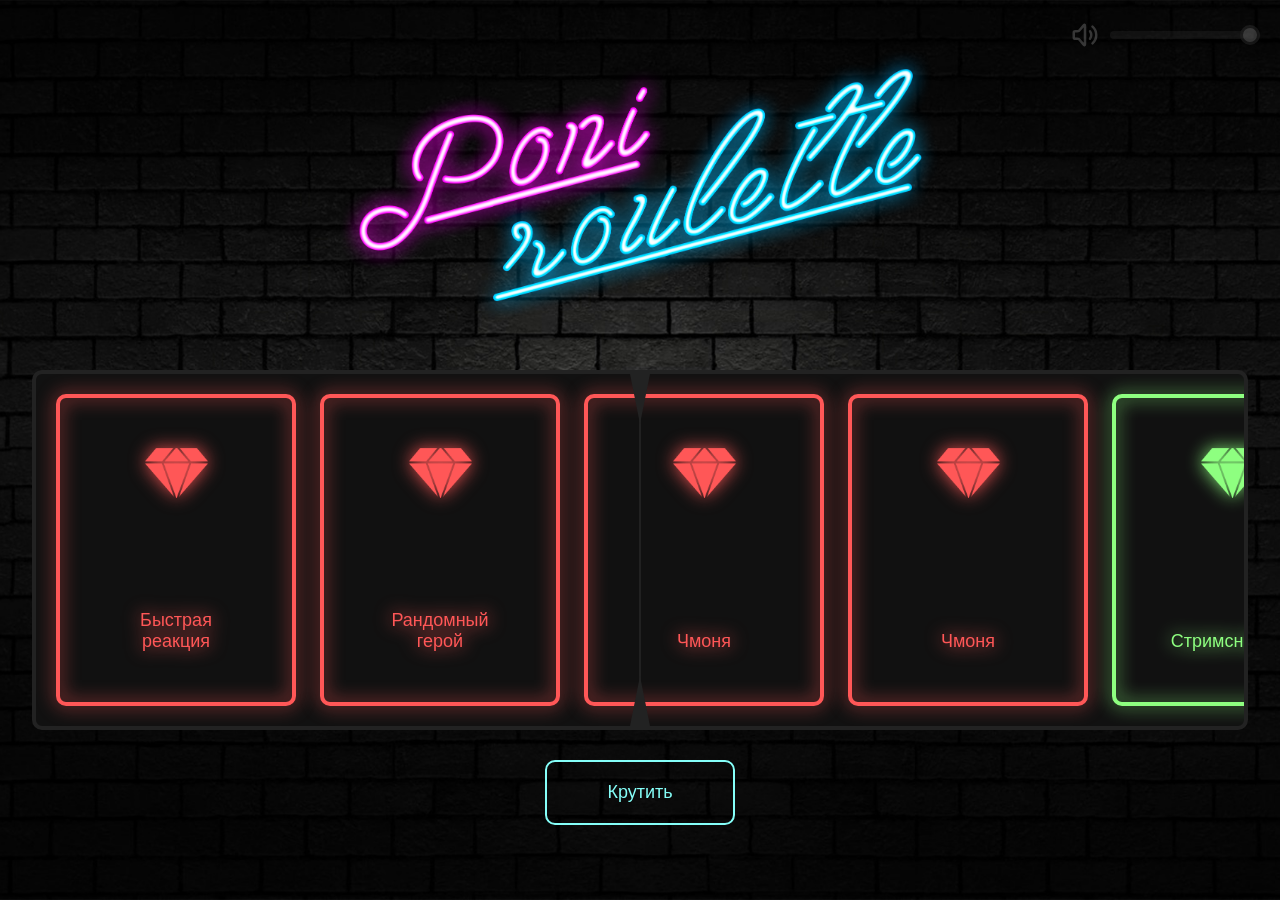
==== index.html @ 9edf6260 "upd" ====
<!DOCTYPE html>
<html lang="ru">

<head>
    <meta charset="UTF-8">
    <meta name="viewport" content="width=device-width, initial-scale=1.0">
    <title>ПониРулетка</title>
    <link rel="stylesheet" href="./style.css">
</head>

<body>
    <div class="modalwindow">
        <div class="modalwindow__wrapper">
            <h3>Название задания</h3>
            <p>Игра: Valorant</p>
            <h2>
                Описание задания:
            </h2>
            <span></span>
            <a onclick="modal.hide();" class="modalwindow__close">Закрыть</a>
        </div>
    </div>
    <section class="poster">
        <div class="container">
            <img src="./images/logo.png" class="poster__logo" width="1589" height="716" alt="logo">
        </div>
    </section>
    <section class="rollette">
        <div class="container">
            <div class="rollette__slider">
                <div class="rollette__arrow"></div>
                <div class="rollette__wrapper">
                </div>
            </div>
            <a href="#" class="rollette__btn">
                Крутить
            </a>
        </div>
    </section>
    <div class="volume">
        <input type="checkbox" checked>
        <span> 
            <input type="range" min="0" max="1" step="0.01" value="1">
        </span>
    </div>
    <audio src="./music.mp3"></audio>
    <script src="./script.js"></script>
</body>

</html>
---- style.css ----
*{margin:0;padding:0;font-family:Arial,sans-serif;font-size:18px;outline:none;scrollbar-width:thin;scrollbar-color:#111 #222;box-sizing:border-box}.container{max-width:1440px;width:calc(100% - 64px);margin:0 auto}body{position:relative;min-height:100vh;background-color:#222;background-image:url("./images/bg.jpg");background-position:center;background-repeat:no-repeat;background-size:cover;background-attachment:fixed}.poster{padding:50px 0}.poster__logo{display:block;width:100%;height:unset;max-width:600px;margin:0 auto}.rollette{margin:0 auto 100px}.rollette__arrow{display:block;position:absolute;top:0;left:50%;height:100%;width:10px;transform:translate(-50%, 0);z-index:2;background:rgba(97,97,97,.2);width:2px}.rollette__arrow:before,.rollette__arrow:after{content:"";position:absolute;display:block;border-left:10px solid rgba(0,0,0,0);border-right:10px solid rgba(0,0,0,0);--size: 50px;transform:translate(-50%, 0);width:0;height:0;left:50%}.rollette__arrow:before{top:0;border-top:var(--size) solid #222;border-bottom:var(--size) solid rgba(0,0,0,0)}.rollette__arrow:after{bottom:0;border-top:var(--size) solid rgba(0,0,0,0);border-bottom:var(--size) solid #222}.rollette__slider{position:relative;overflow:hidden;background:#111;border:4px solid #222;border-radius:10px;padding:20px;margin-bottom:30px}.rollette__btn{display:block;width:-moz-fit-content;width:fit-content;margin:0 auto;color:#85fff9;border:2px solid #85fff9;text-decoration:none;border-radius:10px;padding:20px 60px;cursor:pointer;transition:opacity .3s ease}.rollette__btn.disabled{pointer-events:none;opacity:.3}.rollette__wrapper{display:flex;width:-moz-fit-content;width:fit-content;gap:24px}.rollette__wrapper.active{transform:translateX(-60140px);transition:20s ease-out}.rollette__item{display:flex;align-items:center;justify-content:flex-start;flex-direction:column;--accent: #222;width:240px;aspect-ratio:1/1.3;border:4px solid var(--accent);border-radius:10px;padding:50px 50px;color:var(--accent);text-align:center;filter:drop-shadow(0px 0px 9px var(--accent))}.rollette__item:before{content:"";position:relative;display:block;width:100px;aspect-ratio:2/1;background-color:var(--accent);margin-bottom:20px;-webkit-mask:url("./images/icon.png") no-repeat center center/contain;mask:url("./images/icon.png") no-repeat center center/contain;margin-bottom:auto}.rollette__item.crystal{--accent: #85fff9}.rollette__item.green{--accent: #8eff80}.rollette__item.orange{--accent: #ffc964}.rollette__item.red{--accent: #ff5757}.volume{position:fixed;display:grid;grid-template-columns:30px 1fr;align-items:center;gap:10px;top:20px;right:20px;opacity:.2;transition:opacity .3s ease}.volume:hover{opacity:1}.volume input[type=checkbox]{display:block;background:#fff;width:30px;aspect-ratio:1/1;-moz-appearance:none;appearance:none;-webkit-appearance:none;cursor:pointer;-webkit-mask:url("./images/novolume.svg") no-repeat center center/contain;mask:url("./images/novolume.svg") no-repeat center center/contain}.volume input[type=checkbox]:checked{-webkit-mask:url("./images/volume.svg") no-repeat center center/contain;mask:url("./images/volume.svg") no-repeat center center/contain}.volume span{position:relative;display:block;height:8px;width:150px;border-radius:100px;background:#444;--width: attr(data-value number)}.volume span:after{content:"";position:absolute;top:0;left:0;height:100%;background:#fff;width:calc(100%*var(--width));border-radius:100px}.volume input[type=range]{position:absolute;left:0;top:0;width:100%;height:100%;display:block;-moz-appearance:none;appearance:none;-webkit-appearance:none;background:rgba(0,0,0,0);z-index:1}.volume input[type=range]::-webkit-slider-thumb{-webkit-appearance:none;appearance:none;display:block;width:20px;aspect-ratio:1/1;background:#fff;border:3px solid #666;border-radius:50%}.modalwindow{position:fixed;display:flex;align-items:center;justify-content:center;z-index:66;inset:0;background:rgba(0,0,0,.5333333333);-webkit-backdrop-filter:blur(8px);backdrop-filter:blur(8px);--accent: #fff;pointer-events:none;opacity:0;transition:.3s ease}.modalwindow.show{opacity:1;pointer-events:auto}.modalwindow__wrapper{position:relative;background:#222;padding:64px;border-radius:15px;width:calc(100% - 32px);max-width:720px;--accent: #222}.modalwindow__wrapper.crystal{--accent: #85fff9}.modalwindow__wrapper.red{--accent: #ff5757}.modalwindow__wrapper.orange{--accent: #ffc964}.modalwindow__wrapper.green{--accent: #8eff80}.modalwindow__wrapper:after{content:"";position:absolute;inset:20px;border:3px solid var(--accent);border-radius:10px;pointer-events:none;box-shadow:0 0 8px var(--accent),inset 0 0 8px var(--accent)}.modalwindow__wrapper h3{display:block;color:#fff;font-size:32px}.modalwindow__wrapper p{color:#fff;margin:20px 0}.modalwindow__wrapper h2{color:#fff;margin:30px 0 10px;font-size:20px}.modalwindow__wrapper span{display:block;color:#fff;font-weight:300}.modalwindow__close{display:block;width:-moz-fit-content;width:fit-content;margin:0 auto;color:var(--accent);border:2px solid var(--accent);text-decoration:none;border-radius:10px;padding:20px 60px;cursor:pointer;transition:opacity .3s ease;margin-top:50px;text-shadow:0 0 8px var(--accent);box-shadow:0 0 8px var(--accent),inset 0 0 8px var(--accent)}
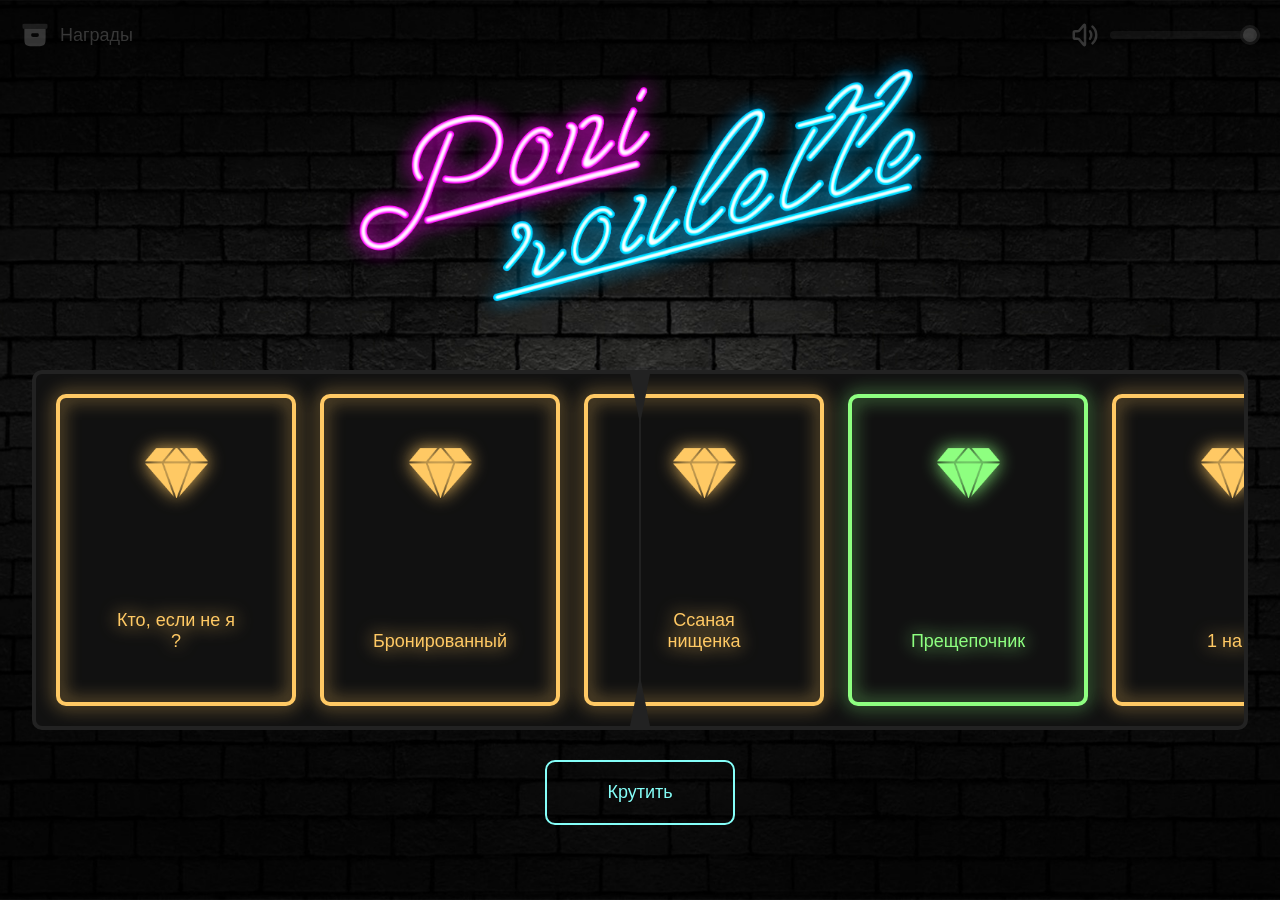
==== commit f650b272: "upd" ====
--- a/index.html
+++ b/index.html
@@ -9,7 +9,7 @@
 </head>
 
 <body>
-    <div class="modalwindow">
+    <div class="modalwindow" id="prize">
         <div class="modalwindow__wrapper">
             <h3>Название задания</h3>
             <p>Игра: Valorant</p>
@@ -18,6 +18,11 @@
             </h2>
             <span></span>
             <a onclick="modal.hide();" class="modalwindow__close">Закрыть</a>
+        </div>
+    </div>
+    <div class="modalwindow" id="list">
+        <div class="modalwindow__close" onclick="modal.hide();"></div>
+        <div class="modalwindow__list">
         </div>
     </div>
     <section class="poster">
@@ -39,9 +44,12 @@
     </section>
     <div class="volume">
         <input type="checkbox" checked>
-        <span> 
+        <span>
             <input type="range" min="0" max="1" step="0.01" value="1">
         </span>
+    </div>
+    <div class="show--list" onclick="modal.show(`#list`)">
+        Награды
     </div>
     <audio src="./music.mp3"></audio>
     <script src="./script.js"></script>
--- a/style.css
+++ b/style.css
@@ -1 +1 @@
-*{margin:0;padding:0;font-family:Arial,sans-serif;font-size:18px;outline:none;scrollbar-width:thin;scrollbar-color:#111 #222;box-sizing:border-box}.container{max-width:1440px;width:calc(100% - 64px);margin:0 auto}body{position:relative;min-height:100vh;background-color:#222;background-image:url("./images/bg.jpg");background-position:center;background-repeat:no-repeat;background-size:cover;background-attachment:fixed}.poster{padding:50px 0}.poster__logo{display:block;width:100%;height:unset;max-width:600px;margin:0 auto}.rollette{margin:0 auto 100px}.rollette__arrow{display:block;position:absolute;top:0;left:50%;height:100%;width:10px;transform:translate(-50%, 0);z-index:2;background:rgba(97,97,97,.2);width:2px}.rollette__arrow:before,.rollette__arrow:after{content:"";position:absolute;display:block;border-left:10px solid rgba(0,0,0,0);border-right:10px solid rgba(0,0,0,0);--size: 50px;transform:translate(-50%, 0);width:0;height:0;left:50%}.rollette__arrow:before{top:0;border-top:var(--size) solid #222;border-bottom:var(--size) solid rgba(0,0,0,0)}.rollette__arrow:after{bottom:0;border-top:var(--size) solid rgba(0,0,0,0);border-bottom:var(--size) solid #222}.rollette__slider{position:relative;overflow:hidden;background:#111;border:4px solid #222;border-radius:10px;padding:20px;margin-bottom:30px}.rollette__btn{display:block;width:-moz-fit-content;width:fit-content;margin:0 auto;color:#85fff9;border:2px solid #85fff9;text-decoration:none;border-radius:10px;padding:20px 60px;cursor:pointer;transition:opacity .3s ease}.rollette__btn.disabled{pointer-events:none;opacity:.3}.rollette__wrapper{display:flex;width:-moz-fit-content;width:fit-content;gap:24px}.rollette__wrapper.active{transform:translateX(-60140px);transition:20s ease-out}.rollette__item{display:flex;align-items:center;justify-content:flex-start;flex-direction:column;--accent: #222;width:240px;aspect-ratio:1/1.3;border:4px solid var(--accent);border-radius:10px;padding:50px 50px;color:var(--accent);text-align:center;filter:drop-shadow(0px 0px 9px var(--accent))}.rollette__item:before{content:"";position:relative;display:block;width:100px;aspect-ratio:2/1;background-color:var(--accent);margin-bottom:20px;-webkit-mask:url("./images/icon.png") no-repeat center center/contain;mask:url("./images/icon.png") no-repeat center center/contain;margin-bottom:auto}.rollette__item.crystal{--accent: #85fff9}.rollette__item.green{--accent: #8eff80}.rollette__item.orange{--accent: #ffc964}.rollette__item.red{--accent: #ff5757}.volume{position:fixed;display:grid;grid-template-columns:30px 1fr;align-items:center;gap:10px;top:20px;right:20px;opacity:.2;transition:opacity .3s ease}.volume:hover{opacity:1}.volume input[type=checkbox]{display:block;background:#fff;width:30px;aspect-ratio:1/1;-moz-appearance:none;appearance:none;-webkit-appearance:none;cursor:pointer;-webkit-mask:url("./images/novolume.svg") no-repeat center center/contain;mask:url("./images/novolume.svg") no-repeat center center/contain}.volume input[type=checkbox]:checked{-webkit-mask:url("./images/volume.svg") no-repeat center center/contain;mask:url("./images/volume.svg") no-repeat center center/contain}.volume span{position:relative;display:block;height:8px;width:150px;border-radius:100px;background:#444;--width: attr(data-value number)}.volume span:after{content:"";position:absolute;top:0;left:0;height:100%;background:#fff;width:calc(100%*var(--width));border-radius:100px}.volume input[type=range]{position:absolute;left:0;top:0;width:100%;height:100%;display:block;-moz-appearance:none;appearance:none;-webkit-appearance:none;background:rgba(0,0,0,0);z-index:1}.volume input[type=range]::-webkit-slider-thumb{-webkit-appearance:none;appearance:none;display:block;width:20px;aspect-ratio:1/1;background:#fff;border:3px solid #666;border-radius:50%}.modalwindow{position:fixed;display:flex;align-items:center;justify-content:center;z-index:66;inset:0;background:rgba(0,0,0,.5333333333);-webkit-backdrop-filter:blur(8px);backdrop-filter:blur(8px);--accent: #fff;pointer-events:none;opacity:0;transition:.3s ease}.modalwindow.show{opacity:1;pointer-events:auto}.modalwindow__wrapper{position:relative;background:#222;padding:64px;border-radius:15px;width:calc(100% - 32px);max-width:720px;--accent: #222}.modalwindow__wrapper.crystal{--accent: #85fff9}.modalwindow__wrapper.red{--accent: #ff5757}.modalwindow__wrapper.orange{--accent: #ffc964}.modalwindow__wrapper.green{--accent: #8eff80}.modalwindow__wrapper:after{content:"";position:absolute;inset:20px;border:3px solid var(--accent);border-radius:10px;pointer-events:none;box-shadow:0 0 8px var(--accent),inset 0 0 8px var(--accent)}.modalwindow__wrapper h3{display:block;color:#fff;font-size:32px}.modalwindow__wrapper p{color:#fff;margin:20px 0}.modalwindow__wrapper h2{color:#fff;margin:30px 0 10px;font-size:20px}.modalwindow__wrapper span{display:block;color:#fff;font-weight:300}.modalwindow__close{display:block;width:-moz-fit-content;width:fit-content;margin:0 auto;color:var(--accent);border:2px solid var(--accent);text-decoration:none;border-radius:10px;padding:20px 60px;cursor:pointer;transition:opacity .3s ease;margin-top:50px;text-shadow:0 0 8px var(--accent);box-shadow:0 0 8px var(--accent),inset 0 0 8px var(--accent)}+*{margin:0;padding:0;font-family:Arial,sans-serif;font-size:18px;outline:none;scrollbar-width:thin;scrollbar-color:#111 #222;box-sizing:border-box}.container{max-width:1440px;width:calc(100% - 64px);margin:0 auto}body{position:relative;min-height:100vh;background-color:#222;background-image:url("./images/bg.jpg");background-position:center;background-repeat:no-repeat;background-size:cover;background-attachment:fixed}.poster{padding:50px 0}.poster__logo{display:block;width:100%;height:unset;max-width:600px;margin:0 auto}.rollette{margin:0 auto 100px}.rollette__arrow{display:block;position:absolute;top:0;left:50%;height:100%;width:10px;transform:translate(-50%, 0);z-index:2;background:rgba(97,97,97,.2);width:2px}.rollette__arrow:before,.rollette__arrow:after{content:"";position:absolute;display:block;border-left:10px solid rgba(0,0,0,0);border-right:10px solid rgba(0,0,0,0);--size: 50px;transform:translate(-50%, 0);width:0;height:0;left:50%}.rollette__arrow:before{top:0;border-top:var(--size) solid #222;border-bottom:var(--size) solid rgba(0,0,0,0)}.rollette__arrow:after{bottom:0;border-top:var(--size) solid rgba(0,0,0,0);border-bottom:var(--size) solid #222}.rollette__slider{position:relative;overflow:hidden;background:#111;border:4px solid #222;border-radius:10px;padding:20px;margin-bottom:30px}.rollette__btn{display:block;width:-moz-fit-content;width:fit-content;margin:0 auto;color:#85fff9;border:2px solid #85fff9;text-decoration:none;border-radius:10px;padding:20px 60px;cursor:pointer;transition:opacity .3s ease}.rollette__btn.disabled{pointer-events:none;opacity:.3}.rollette__wrapper{display:flex;width:-moz-fit-content;width:fit-content;gap:24px}.rollette__wrapper.active{transform:translateX(-60140px);transition:20s ease-out}.rollette__item{display:flex;align-items:center;justify-content:flex-start;flex-direction:column;--accent: #222;width:240px;aspect-ratio:1/1.3;border:4px solid var(--accent);border-radius:10px;padding:50px 50px;color:var(--accent);text-align:center;filter:drop-shadow(0px 0px 9px var(--accent))}.rollette__item:before{content:"";position:relative;display:block;width:100px;aspect-ratio:2/1;background-color:var(--accent);margin-bottom:20px;-webkit-mask:url("./images/icon.png") no-repeat center center/contain;mask:url("./images/icon.png") no-repeat center center/contain;margin-bottom:auto}.rollette__item.crystal{--accent: #85fff9}.rollette__item.green{--accent: #8eff80}.rollette__item.orange{--accent: #ffc964}.rollette__item.red{--accent: #ff5757}.volume{position:fixed;display:grid;grid-template-columns:30px 1fr;align-items:center;gap:10px;top:20px;right:20px;opacity:.2;transition:opacity .3s ease}.volume:hover{opacity:1}.volume input[type=checkbox]{display:block;background:#fff;width:30px;aspect-ratio:1/1;-moz-appearance:none;appearance:none;-webkit-appearance:none;cursor:pointer;-webkit-mask:url("./images/novolume.svg") no-repeat center center/contain;mask:url("./images/novolume.svg") no-repeat center center/contain}.volume input[type=checkbox]:checked{-webkit-mask:url("./images/volume.svg") no-repeat center center/contain;mask:url("./images/volume.svg") no-repeat center center/contain}.volume span{position:relative;display:block;height:8px;width:150px;border-radius:100px;background:#444;--width: attr(data-value number)}.volume span:after{content:"";position:absolute;top:0;left:0;height:100%;background:#fff;width:calc(100%*var(--width));border-radius:100px}.volume input[type=range]{position:absolute;left:0;top:0;width:100%;height:100%;display:block;-moz-appearance:none;appearance:none;-webkit-appearance:none;background:rgba(0,0,0,0);z-index:1}.volume input[type=range]::-webkit-slider-thumb{-webkit-appearance:none;appearance:none;display:block;width:20px;aspect-ratio:1/1;background:#fff;border:3px solid #666;border-radius:50%}.modalwindow{position:fixed;display:flex;align-items:center;justify-content:center;z-index:66;inset:0;background:rgba(0,0,0,.5333333333);-webkit-backdrop-filter:blur(8px);backdrop-filter:blur(8px);--accent: #fff;pointer-events:none;opacity:0;transition:.3s ease}.modalwindow.show{opacity:1;pointer-events:auto}.modalwindow__wrapper{position:relative;background:#222;padding:64px;border-radius:15px;width:calc(100% - 32px);max-width:720px;--accent: #222}.modalwindow__wrapper.crystal{--accent: #85fff9}.modalwindow__wrapper.red{--accent: #ff5757}.modalwindow__wrapper.orange{--accent: #ffc964}.modalwindow__wrapper.green{--accent: #8eff80}.modalwindow__wrapper:after{content:"";position:absolute;inset:20px;border:3px solid var(--accent);border-radius:10px;pointer-events:none;box-shadow:0 0 8px var(--accent),inset 0 0 8px var(--accent)}.modalwindow__wrapper h3{display:block;color:#fff;font-size:32px}.modalwindow__wrapper p{color:#fff;margin:20px 0}.modalwindow__wrapper h2{color:#fff;margin:30px 0 10px;font-size:20px}.modalwindow__wrapper span{display:block;color:#fff;font-weight:300}.modalwindow__close{display:block;width:-moz-fit-content;width:fit-content;margin:0 auto;color:var(--accent);border:2px solid var(--accent);text-decoration:none;border-radius:10px;padding:20px 60px;cursor:pointer;transition:opacity .3s ease;margin-top:50px;text-shadow:0 0 8px var(--accent);box-shadow:0 0 8px var(--accent),inset 0 0 8px var(--accent)}.modalwindow__list{position:relative;display:grid;width:calc(100% - 48px);max-width:1400px;background:#222;border-radius:10px;padding:40px;overflow:auto;max-height:90vh;overflow:auto;gap:10px}.modalwindow__list_item{display:grid;grid-template-columns:30px 300px 1fr;padding:15px;border-radius:10px;border:2px solid var(--accent);box-shadow:0 0 8px var(--accent),inset 0 0 8px var(--accent)}.modalwindow__list_item span{display:block;color:var(--accent);text-shadow:0 0 3px var(--accent)}.modalwindow__list_item.crystal{--accent: #85fff9}.modalwindow__list_item.green{--accent: #8eff80}.modalwindow__list_item.orange{--accent: #ffc964}.modalwindow__list_item.red{--accent: #ff5757}.modalwindow#list .modalwindow__close{position:absolute;top:20px;right:20px;width:40px;padding:0;box-shadow:unset;aspect-ratio:1/1;border:none;border-radius:0;background:#fff;margin-top:0;-webkit-mask:url('data:image/svg+xml;utf8,<svg fill="%23000000" viewBox="0 0 32 32" xmlns="http://www.w3.org/2000/svg"><g id="SVGRepo_bgCarrier" stroke-width="0"></g><g id="SVGRepo_tracerCarrier" stroke-linecap="round" stroke-linejoin="round"></g><g id="SVGRepo_iconCarrier"> <path d="M18.8,16l5.5-5.5c0.8-0.8,0.8-2,0-2.8l0,0C24,7.3,23.5,7,23,7c-0.5,0-1,0.2-1.4,0.6L16,13.2l-5.5-5.5 c-0.8-0.8-2.1-0.8-2.8,0C7.3,8,7,8.5,7,9.1s0.2,1,0.6,1.4l5.5,5.5l-5.5,5.5C7.3,21.9,7,22.4,7,23c0,0.5,0.2,1,0.6,1.4 C8,24.8,8.5,25,9,25c0.5,0,1-0.2,1.4-0.6l5.5-5.5l5.5,5.5c0.8,0.8,2.1,0.8,2.8,0c0.8-0.8,0.8-2.1,0-2.8L18.8,16z"></path> </g></svg>') no-repeat center center/contain;mask:url('data:image/svg+xml;utf8,<svg fill="%23000000" viewBox="0 0 32 32" xmlns="http://www.w3.org/2000/svg"><g id="SVGRepo_bgCarrier" stroke-width="0"></g><g id="SVGRepo_tracerCarrier" stroke-linecap="round" stroke-linejoin="round"></g><g id="SVGRepo_iconCarrier"> <path d="M18.8,16l5.5-5.5c0.8-0.8,0.8-2,0-2.8l0,0C24,7.3,23.5,7,23,7c-0.5,0-1,0.2-1.4,0.6L16,13.2l-5.5-5.5 c-0.8-0.8-2.1-0.8-2.8,0C7.3,8,7,8.5,7,9.1s0.2,1,0.6,1.4l5.5,5.5l-5.5,5.5C7.3,21.9,7,22.4,7,23c0,0.5,0.2,1,0.6,1.4 C8,24.8,8.5,25,9,25c0.5,0,1-0.2,1.4-0.6l5.5-5.5l5.5,5.5c0.8,0.8,2.1,0.8,2.8,0c0.8-0.8,0.8-2.1,0-2.8L18.8,16z"></path> </g></svg>') no-repeat center center/contain}.show--list{position:fixed;display:grid;grid-template-columns:1fr auto;align-items:center;gap:10px;top:20px;left:20px;opacity:.2;transition:opacity .3s ease;cursor:pointer;color:#fff}.show--list:before{content:"";position:relative;display:block;width:30px;aspect-ratio:1/1;background:#fff;-webkit-mask:url('data:image/svg+xml;utf8,<svg viewBox="0 0 24 24" fill="none" xmlns="http://www.w3.org/2000/svg"><g id="SVGRepo_bgCarrier" stroke-width="0"></g><g id="SVGRepo_tracerCarrier" stroke-linecap="round" stroke-linejoin="round"></g><g id="SVGRepo_iconCarrier"> <path fill-rule="evenodd" clip-rule="evenodd" d="M11.5 21H12.5C16.2712 21 18.1569 21 19.3284 19.8284C20.5 18.6569 20.5 16.7713 20.5 13V6.99805C20.3548 7.00008 20.1509 7.00005 20 7.00002H4C3.84905 7.00005 3.6452 7.00008 3.5 6.99805V13C3.5 16.7713 3.5 18.6569 4.67157 19.8284C5.84315 21 7.72876 21 11.5 21ZM9.07612 11.1173C9 11.3011 9 11.5341 9 12C9 12.4659 9 12.6989 9.07612 12.8827C9.17761 13.1277 9.37229 13.3224 9.61732 13.4239C9.80109 13.5 10.0341 13.5 10.5 13.5H13.5C13.9659 13.5 14.1989 13.5 14.3827 13.4239C14.6277 13.3224 14.8224 13.1277 14.9239 12.8827C15 12.6989 15 12.4659 15 12C15 11.5341 15 11.3011 14.9239 11.1173C14.8224 10.8723 14.6277 10.6776 14.3827 10.5761C14.1989 10.5 13.9659 10.5 13.5 10.5H10.5C10.0341 10.5 9.80109 10.5 9.61732 10.5761C9.37229 10.6776 9.17761 10.8723 9.07612 11.1173Z" fill="%231C274C"></path> <g opacity="0.5"> <path d="M2 5C2 4.05719 2 3.58579 2.29289 3.29289C2.58579 3 3.05719 3 4 3H20C20.9428 3 21.4142 3 21.7071 3.29289C22 3.58579 22 4.05719 22 5C22 5.94281 22 6.41421 21.7071 6.70711C21.4142 7 20.9428 7 20 7H4C3.05719 7 2.58579 7 2.29289 6.70711C2 6.41421 2 5.94281 2 5Z" fill="%231C274C"></path> </g> </g></svg>') no-repeat center center/contain;mask:url('data:image/svg+xml;utf8,<svg viewBox="0 0 24 24" fill="none" xmlns="http://www.w3.org/2000/svg"><g id="SVGRepo_bgCarrier" stroke-width="0"></g><g id="SVGRepo_tracerCarrier" stroke-linecap="round" stroke-linejoin="round"></g><g id="SVGRepo_iconCarrier"> <path fill-rule="evenodd" clip-rule="evenodd" d="M11.5 21H12.5C16.2712 21 18.1569 21 19.3284 19.8284C20.5 18.6569 20.5 16.7713 20.5 13V6.99805C20.3548 7.00008 20.1509 7.00005 20 7.00002H4C3.84905 7.00005 3.6452 7.00008 3.5 6.99805V13C3.5 16.7713 3.5 18.6569 4.67157 19.8284C5.84315 21 7.72876 21 11.5 21ZM9.07612 11.1173C9 11.3011 9 11.5341 9 12C9 12.4659 9 12.6989 9.07612 12.8827C9.17761 13.1277 9.37229 13.3224 9.61732 13.4239C9.80109 13.5 10.0341 13.5 10.5 13.5H13.5C13.9659 13.5 14.1989 13.5 14.3827 13.4239C14.6277 13.3224 14.8224 13.1277 14.9239 12.8827C15 12.6989 15 12.4659 15 12C15 11.5341 15 11.3011 14.9239 11.1173C14.8224 10.8723 14.6277 10.6776 14.3827 10.5761C14.1989 10.5 13.9659 10.5 13.5 10.5H10.5C10.0341 10.5 9.80109 10.5 9.61732 10.5761C9.37229 10.6776 9.17761 10.8723 9.07612 11.1173Z" fill="%231C274C"></path> <g opacity="0.5"> <path d="M2 5C2 4.05719 2 3.58579 2.29289 3.29289C2.58579 3 3.05719 3 4 3H20C20.9428 3 21.4142 3 21.7071 3.29289C22 3.58579 22 4.05719 22 5C22 5.94281 22 6.41421 21.7071 6.70711C21.4142 7 20.9428 7 20 7H4C3.05719 7 2.58579 7 2.29289 6.70711C2 6.41421 2 5.94281 2 5Z" fill="%231C274C"></path> </g> </g></svg>') no-repeat center center/contain}.show--list:hover{opacity:1}
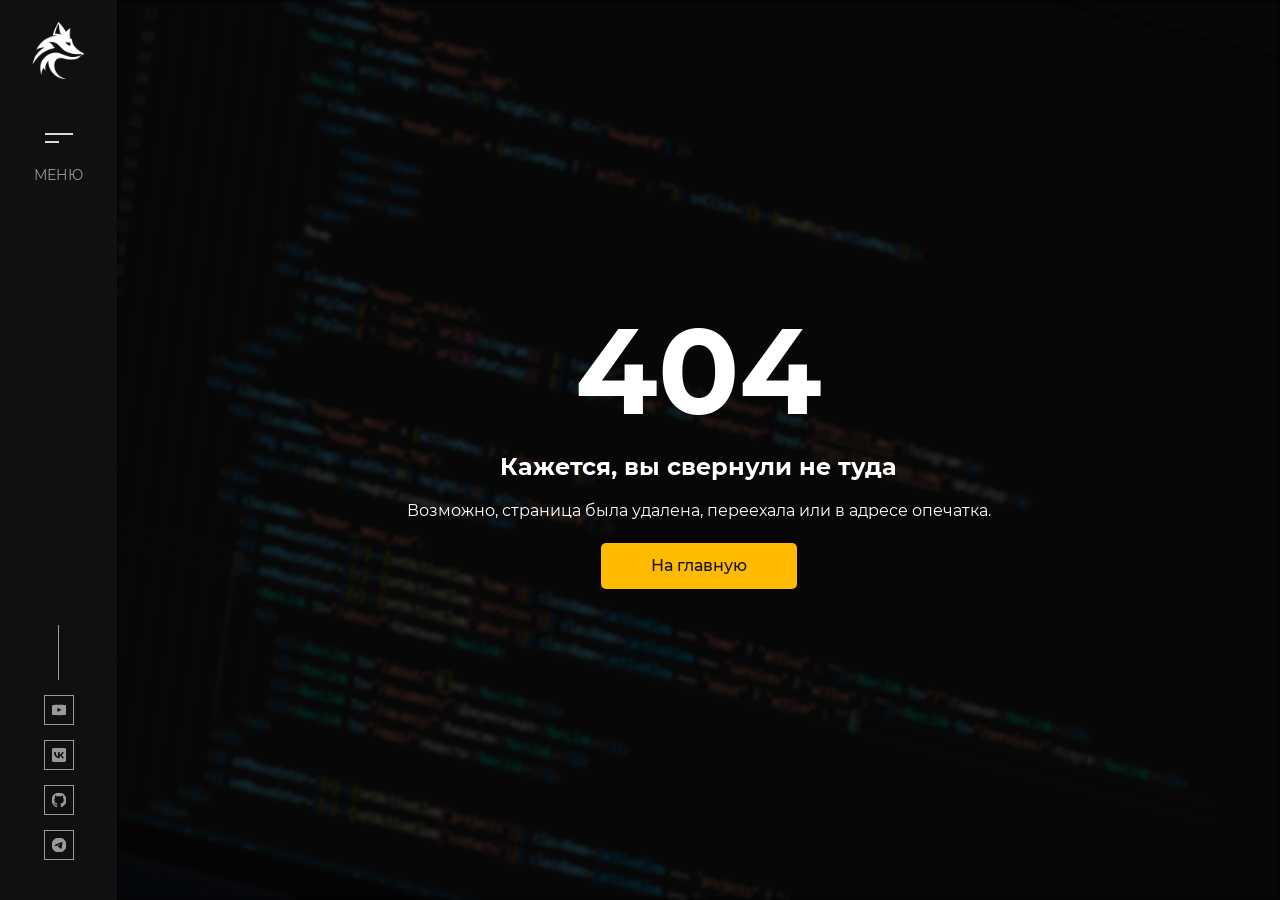
==== commit d33888ca: "Upload files" ====
--- a/index.html
+++ b/index.html
@@ -1,58 +1 @@
-<!DOCTYPE html>
-<html lang="ru">
-
-<head>
-    <meta charset="UTF-8">
-    <meta name="viewport" content="width=device-width, initial-scale=1.0">
-    <title>ПониРулетка</title>
-    <link rel="stylesheet" href="./style.css">
-</head>
-
-<body>
-    <div class="modalwindow" id="prize">
-        <div class="modalwindow__wrapper">
-            <h3>Название задания</h3>
-            <p>Игра: Valorant</p>
-            <h2>
-                Описание задания:
-            </h2>
-            <span></span>
-            <a onclick="modal.hide();" class="modalwindow__close">Закрыть</a>
-        </div>
-    </div>
-    <div class="modalwindow" id="list">
-        <div class="modalwindow__close" onclick="modal.hide();"></div>
-        <div class="modalwindow__list">
-        </div>
-    </div>
-    <section class="poster">
-        <div class="container">
-            <img src="./images/logo.png" class="poster__logo" width="1589" height="716" alt="logo">
-        </div>
-    </section>
-    <section class="rollette">
-        <div class="container">
-            <div class="rollette__slider">
-                <div class="rollette__arrow"></div>
-                <div class="rollette__wrapper">
-                </div>
-            </div>
-            <a href="#" class="rollette__btn">
-                Крутить
-            </a>
-        </div>
-    </section>
-    <div class="volume">
-        <input type="checkbox" checked>
-        <span>
-            <input type="range" min="0" max="1" step="0.01" value="1">
-        </span>
-    </div>
-    <div class="show--list" onclick="modal.show(`#list`)">
-        Награды
-    </div>
-    <audio src="./music.mp3"></audio>
-    <script src="./script.js"></script>
-</body>
-
-</html>+<!doctype html><html lang="ru"><head><meta charset="utf-8"/><link rel="icon" href="/favicon.ico"/><meta name="description" content="Web site created using create-react-app"/><title>Vladislav N. - Web developer</title><script defer="defer" src="/static/js/main.696ff6b0.js"></script><link href="/static/css/main.6475c391.css" rel="stylesheet"></head><body><noscript>You need to enable JavaScript to run this app.</noscript><div id="root"></div></body></html>
--- a/static/css/main.6475c391.css
+++ b/static/css/main.6475c391.css
@@ -0,0 +1,2 @@
+@font-face{font-family:Montserrat;font-style:normal;font-weight:300;src:url(/static/media/Montserrat-Light.d66eb8ddfd61f1ea2f5d.eot);src:local("Montserrat Light"),local("Montserrat-Light"),url(/static/media/Montserrat-Light.d66eb8ddfd61f1ea2f5d.eot?#iefix) format("embedded-opentype"),url(/static/media/Montserrat-Light.be142e6c3747b7b87e60.woff) format("woff"),url(/static/media/Montserrat-Light.c3468d41e1e1edd98ca0.ttf) format("truetype")}@font-face{font-family:Montserrat;font-style:italic;font-weight:500;src:url(/static/media/Montserrat-MediumItalic.add94c6772e9e7af3cb0.eot);src:local("Montserrat Medium Italic"),local("Montserrat-MediumItalic"),url(/static/media/Montserrat-MediumItalic.add94c6772e9e7af3cb0.eot?#iefix) format("embedded-opentype"),url(/static/media/Montserrat-MediumItalic.b3fe2d7f2e9b2a922216.woff) format("woff"),url(/static/media/Montserrat-MediumItalic.509706ef7fbbb3d2b183.ttf) format("truetype")}@font-face{font-family:Montserrat;font-style:normal;font-weight:100;src:url(/static/media/Montserrat-Thin.8067c90c2a63c2ea3f41.eot);src:local("Montserrat Thin"),local("Montserrat-Thin"),url(/static/media/Montserrat-Thin.8067c90c2a63c2ea3f41.eot?#iefix) format("embedded-opentype"),url(/static/media/Montserrat-Thin.446ea183ab98a6fd08d6.woff) format("woff"),url(/static/media/Montserrat-Thin.555f03e263bcbecefef3.ttf) format("truetype")}@font-face{font-family:Montserrat;font-style:italic;font-weight:200;src:url(/static/media/Montserrat-ExtraLightItalic.cfa355eebcedc9925b01.eot);src:local("Montserrat ExtraLight Italic"),local("Montserrat-ExtraLightItalic"),url(/static/media/Montserrat-ExtraLightItalic.cfa355eebcedc9925b01.eot?#iefix) format("embedded-opentype"),url(/static/media/Montserrat-ExtraLightItalic.0ddbc4295139ac47771b.woff) format("woff"),url(/static/media/Montserrat-ExtraLightItalic.5272ddc99cd8d930aaad.ttf) format("truetype")}@font-face{font-family:Montserrat;font-style:italic;font-weight:700;src:url(/static/media/Montserrat-BoldItalic.075cad890360fd095697.eot);src:local("Montserrat Bold Italic"),local("Montserrat-BoldItalic"),url(/static/media/Montserrat-BoldItalic.075cad890360fd095697.eot?#iefix) format("embedded-opentype"),url(/static/media/Montserrat-BoldItalic.e69710e73897b29b794b.woff) format("woff"),url(/static/media/Montserrat-BoldItalic.74b6e0836cd2c063288b.ttf) format("truetype")}@font-face{font-family:Montserrat;font-style:normal;font-weight:600;src:url(/static/media/Montserrat-SemiBold.262fb106797e141d7adf.eot);src:local("Montserrat SemiBold"),local("Montserrat-SemiBold"),url(/static/media/Montserrat-SemiBold.262fb106797e141d7adf.eot?#iefix) format("embedded-opentype"),url(/static/media/Montserrat-SemiBold.197213592de7a2a62e06.woff) format("woff"),url(/static/media/Montserrat-SemiBold.8771894959de6e640354.ttf) format("truetype")}@font-face{font-family:Montserrat;font-style:normal;font-weight:200;src:url(/static/media/Montserrat-ExtraLight.da136e945bbd3e956cd5.eot);src:local("Montserrat ExtraLight"),local("Montserrat-ExtraLight"),url(/static/media/Montserrat-ExtraLight.da136e945bbd3e956cd5.eot?#iefix) format("embedded-opentype"),url(/static/media/Montserrat-ExtraLight.b6e37b33963b08c1df34.woff) format("woff"),url(/static/media/Montserrat-ExtraLight.ddc3ab520b8d90d001a7.ttf) format("truetype")}@font-face{font-family:Montserrat;font-style:italic;font-weight:800;src:url(/static/media/Montserrat-ExtraBoldItalic.b3b3dee5cc72079275ef.eot);src:local("Montserrat ExtraBold Italic"),local("Montserrat-ExtraBoldItalic"),url(/static/media/Montserrat-ExtraBoldItalic.b3b3dee5cc72079275ef.eot?#iefix) format("embedded-opentype"),url(/static/media/Montserrat-ExtraBoldItalic.49ebad33137487f44e60.woff) format("woff"),url(/static/media/Montserrat-ExtraBoldItalic.d19b715d9d17c207ebba.ttf) format("truetype")}@font-face{font-family:Montserrat;font-style:italic;font-weight:400;src:url(/static/media/Montserrat-Italic.66049cd49439811e4a82.eot);src:local("Montserrat Italic"),local("Montserrat-Italic"),url(/static/media/Montserrat-Italic.66049cd49439811e4a82.eot?#iefix) format("embedded-opentype"),url(/static/media/Montserrat-Italic.9d8693d311414ef85708.woff) format("woff"),url(/static/media/Montserrat-Italic.ec9cfd75203f4203b336.ttf) format("truetype")}@font-face{font-family:Montserrat;font-style:normal;font-weight:700;src:url(/static/media/Montserrat-Bold.4b33f3d37c06db49a761.eot);src:local("Montserrat Bold"),local("Montserrat-Bold"),url(/static/media/Montserrat-Bold.4b33f3d37c06db49a761.eot?#iefix) format("embedded-opentype"),url(/static/media/Montserrat-Bold.180ba33d8de7dcfe80a0.woff) format("woff"),url(/static/media/Montserrat-Bold.5885feb264991825e67f.ttf) format("truetype")}@font-face{font-family:Montserrat;font-style:italic;font-weight:300;src:url(/static/media/Montserrat-LightItalic.0e5a40c025a62152cad7.eot);src:local("Montserrat Light Italic"),local("Montserrat-LightItalic"),url(/static/media/Montserrat-LightItalic.0e5a40c025a62152cad7.eot?#iefix) format("embedded-opentype"),url(/static/media/Montserrat-LightItalic.7c9151ed5ecb0a706504.woff) format("woff"),url(/static/media/Montserrat-LightItalic.bd32320e6c569e218521.ttf) format("truetype")}@font-face{font-family:Montserrat;font-style:italic;font-weight:900;src:url(/static/media/Montserrat-BlackItalic.e885010b57eaa0bc6e3e.eot);src:local("Montserrat Black Italic"),local("Montserrat-BlackItalic"),url(/static/media/Montserrat-BlackItalic.e885010b57eaa0bc6e3e.eot?#iefix) format("embedded-opentype"),url(/static/media/Montserrat-BlackItalic.3ff31f431bbc9ea19ddd.woff) format("woff"),url(/static/media/Montserrat-BlackItalic.723da89da4f4081f6607.ttf) format("truetype")}@font-face{font-family:Montserrat;font-style:italic;font-weight:600;src:url(/static/media/Montserrat-SemiBoldItalic.81bf66e6ddbf513e9aef.eot);src:local("Montserrat SemiBold Italic"),local("Montserrat-SemiBoldItalic"),url(/static/media/Montserrat-SemiBoldItalic.81bf66e6ddbf513e9aef.eot?#iefix) format("embedded-opentype"),url(/static/media/Montserrat-SemiBoldItalic.922192555c9d41db1550.woff) format("woff"),url(/static/media/Montserrat-SemiBoldItalic.9ee866093c70d4948b3e.ttf) format("truetype")}@font-face{font-family:Montserrat;font-style:normal;font-weight:400;src:url(/static/media/Montserrat-Regular.3220cdd4dbb981ac0882.eot);src:local("Montserrat Regular"),local("Montserrat-Regular"),url(/static/media/Montserrat-Regular.3220cdd4dbb981ac0882.eot?#iefix) format("embedded-opentype"),url(/static/media/Montserrat-Regular.3db65dc4b858f0fed4fb.woff) format("woff"),url(/static/media/Montserrat-Regular.317b418ed317e258b173.ttf) format("truetype")}@font-face{font-family:Montserrat;font-style:normal;font-weight:500;src:url(/static/media/Montserrat-Medium.418e43db3ef66b97a7ef.eot);src:local("Montserrat Medium"),local("Montserrat-Medium"),url(/static/media/Montserrat-Medium.418e43db3ef66b97a7ef.eot?#iefix) format("embedded-opentype"),url(/static/media/Montserrat-Medium.d42dad28f6470e5162c2.woff) format("woff"),url(/static/media/Montserrat-Medium.693c527aec0de211945e.ttf) format("truetype")}@font-face{font-family:Montserrat;font-style:normal;font-weight:800;src:url(/static/media/Montserrat-ExtraBold.3e1f7a552b24cf969fd4.eot);src:local("Montserrat ExtraBold"),local("Montserrat-ExtraBold"),url(/static/media/Montserrat-ExtraBold.3e1f7a552b24cf969fd4.eot?#iefix) format("embedded-opentype"),url(/static/media/Montserrat-ExtraBold.75ee4192581c503f2484.woff) format("woff"),url(/static/media/Montserrat-ExtraBold.0697040c56e0a596472b.ttf) format("truetype")}@font-face{font-family:Montserrat;font-style:normal;font-weight:900;src:url(/static/media/Montserrat-Black.fe4a1ef2fcacdca962fd.eot);src:local("Montserrat Black"),local("Montserrat-Black"),url(/static/media/Montserrat-Black.fe4a1ef2fcacdca962fd.eot?#iefix) format("embedded-opentype"),url(/static/media/Montserrat-Black.a99d8db918ca0d83907a.woff) format("woff"),url(/static/media/Montserrat-Black.e410a532c50946e1c252.ttf) format("truetype")}@font-face{font-family:Montserrat;font-style:italic;font-weight:100;src:url(/static/media/Montserrat-ThinItalic.372c7bef5be5302aaa43.eot);src:local("Montserrat Thin Italic"),local("Montserrat-ThinItalic"),url(/static/media/Montserrat-ThinItalic.372c7bef5be5302aaa43.eot?#iefix) format("embedded-opentype"),url(/static/media/Montserrat-ThinItalic.f7ab478188a4fca8698c.woff) format("woff"),url(/static/media/Montserrat-ThinItalic.f4e2c987b6ee08d9842d.ttf) format("truetype")}*{box-sizing:border-box;font-family:Montserrat,Arial,sans-serif;font-size:16px;margin:0;outline:none;padding:0;scrollbar-color:#fb0 #101010;scrollbar-color:var(--color-accent) #101010;scrollbar-width:thin}:root{--color-accent:#fb0;--color-accent-rgb:255,187,0;--color-grey:#363636}body{background:#000}#root{display:grid;grid-template-columns:auto 1fr;height:100vh;overflow:hidden;position:relative}@media(max-width:991px){#root{grid-template-columns:1fr;grid-template-rows:auto 1fr}}main{height:100%;overflow:auto;position:relative;z-index:1}.action__btn{background:#fb0;background:var(--color-accent);border-radius:5px;color:#151515;display:block;font-size:16px;font-weight:500;line-height:1em;padding:15px 50px;text-align:center;text-decoration:none;transition:.3s ease-out;width:fit-content}.action__btn:hover{background:#151515;color:#fb0;color:var(--color-accent)}section{margin:100px 0;overflow:hidden}@media(max-width:1199px){section{margin:50px 0}}section.section--white{background:#efefef;border-radius:15px;margin:0 auto;max-width:calc(100% - 48px);padding:100px 0;position:relative}@media(max-width:1199px){section.section--white{padding:50px 0}}section.section--white:has(+.section--white){border-bottom-left-radius:0;border-bottom-right-radius:0}section.section--white+.section--white{border-top-left-radius:0;border-top-right-radius:0;padding-top:0}.container{margin:0 auto;max-width:1440px;width:calc(100% - 96px)}@media(max-width:767px){.container{width:calc(100% - 48px)}}.pagination{align-items:center;display:flex;gap:10px;justify-content:flex-start}.pagination a{aspect-ratio:1/1;background:#121212;border-radius:50%;color:#fff;display:block;font-size:16px;line-height:40px;text-align:center;text-decoration:none;transition:.3s ease;width:40px}.pagination a.active,.pagination a:hover{background:#fb0;background:var(--color-accent);color:#151515}.section--desc li,.section--desc p{font-size:18px;line-height:1.5}.section--desc ul{padding-left:20px}.header{background:#101010;width:117px;z-index:1}@media(max-width:991px){.header{width:100%}}.header__wrapper{align-items:center;box-sizing:border-box;display:flex;flex-direction:column;gap:50px;height:100%;padding:22px 30px 40px}@media(max-width:991px){.header__wrapper{display:grid;flex-direction:row;grid-template-columns:1fr auto 1fr;justify-content:space-between;padding:10px 20px}.header__wrapper:before{content:""}}.header__logo{aspect-ratio:1/1;display:block;width:57px}.header__logo img{object-fit:contain}.header__btn{align-items:center;color:#999;cursor:pointer;display:flex;flex-direction:column;font-size:14px;gap:15px;text-transform:uppercase}@media(max-width:991px){.header__btn{margin-left:auto}}.header__btn>span{display:flex;flex-direction:column;gap:6px;transition:.3s ease;width:28px}.header__btn>span span{background:#d9d9d9;display:block;height:2px;transition:.3s ease;width:100%}.header__btn>span span:nth-child(2){width:50%}.header__btn>span span:nth-child(3){width:0}.header__btn:hover{color:#fff}.header__btn:hover>span span:nth-child(2),.header__btn:hover>span span:nth-child(3){width:100%}.header__btn.active{color:#fff}.header__btn.active>span{transform:rotate(90deg)}.header__btn.active>span span{width:100%}.header__btn.active>span span:first-child{transform:translateY(8px) rotate(45deg)}.header__btn.active>span span:nth-child(2){opacity:0}.header__btn.active>span span:nth-child(3){transform:translateY(-8px) rotate(-45deg)}.header__socials{align-items:center;display:flex;flex-direction:column;gap:15px;margin-top:auto}@media(max-width:991px){.header__socials{display:none}}.header__socials:before{background:#999;content:"";height:55px;width:1px}.header__socials a{aspect-ratio:1/1;border:1px solid #999;box-sizing:border-box;display:block;font-size:0;position:relative;transition:.3s ease;width:30px}.header__socials a:after{aspect-ratio:1/1;background:#999;content:"";display:block;left:50%;-webkit-mask:var(--icon) no-repeat center center/contain;mask:var(--icon) no-repeat center center/contain;position:absolute;top:50%;transform:translate(-50%,-50%);transition:inherit;width:15px}.header__socials a:hover{border-color:#fff}.header__socials a:hover:after{background:#fff}.header__overlay{background:#0000;bottom:0;left:0;overflow:hidden;pointer-events:none;position:absolute;right:0;top:0;transition:.3s ease;z-index:999}@media(max-width:991px){.header__overlay{top:81px}}.header__overlay.active{-webkit-backdrop-filter:blur(3px);backdrop-filter:blur(3px);background:#000000bf;pointer-events:auto}.header__overlay.active .header__menu{transform:translateX(0)}.header__menu{align-items:flex-start;background:#1a1a1a;bottom:0;box-sizing:border-box;flex-direction:column;gap:40px;left:0;padding:75px 40px 40px;position:absolute;top:0;transform:translateX(-100%);width:385px}.header__menu,.header__menu a{display:flex;transition:.3s ease}.header__menu a{align-items:center;color:#fff;font-size:24px;position:relative;text-decoration:none;text-transform:uppercase}.header__menu a:before{background:var(--color-accent);content:"";height:2px;margin-right:10px;transition:inherit;width:0}.header__menu a.active{color:var(--color-accent)}.header__menu a.active:before{content:"";width:40px}.loader{background:#1a1a1a;bottom:0;display:block;height:100%;left:117px;opacity:0;pointer-events:none;position:absolute;right:0;top:0;transition:.3s ease;z-index:999}@media(max-width:991px){.loader{left:0;top:81px}}.loader.show{opacity:1}.loader:after{animation:loaderAnim .4s linear infinite;aspect-ratio:1/1;background:var(--color-accent);content:"";display:block;left:50%;-webkit-mask:url(/static/media/loader.53854037add166b94f5c.png) no-repeat center center/contain;mask:url(/static/media/loader.53854037add166b94f5c.png) no-repeat center center/contain;position:absolute;top:50%;transform:translate(-50%,-50%);width:50px}@keyframes loaderAnim{0%{transform:translate(-50%,-50%) rotate(0deg);@media(max-width:991px){.loader:after{transform:translate(-50%,-50%) translateY(-30px) rotate(0deg)}}}to{transform:translate(-50%,-50%) rotate(1turn);@media(max-width:991px){.loader:after{transform:translate(-50%,-50%) translateY(-30px) rotate(1turn)}}}}.section__top{align-items:center;display:flex;gap:24px;justify-content:space-between;margin-bottom:24px;position:relative}.section__top:before{background:#000;content:"";height:100%;left:0;-webkit-mask:url(/static/media/sectionTop__dots.2fbbee022c3a8d8a8226.svg) no-repeat center left/200px auto;mask:url(/static/media/sectionTop__dots.2fbbee022c3a8d8a8226.svg) no-repeat center left/200px auto;position:absolute;top:0;width:200px}.section__top_title{padding:24px 0 24px 30px;position:relative;z-index:1}.section__top_title p{color:var(--color-grey);font-size:24px}@media(max-width:1199px){.section__top_title p{font-size:18px}}.section__top_title h2{color:var(--color-grey);font-size:36px;font-weight:700}@media(max-width:1199px){.section__top_title h2{font-size:24px}}.section__top .action__btn{position:relative;z-index:1}@media(max-width:767px){.section__top .action__btn{display:none}}section:not(.section--white) .section__top:before{background:#fff}section:not(.section--white) .section__top_title h2,section:not(.section--white) .section__top_title p{color:#fff}:root{--swiper-theme-color:#007aff}:host{display:block;margin-left:auto;margin-right:auto;position:relative;z-index:1}.swiper{display:block;list-style:none;margin-left:auto;margin-right:auto;overflow:hidden;padding:0;position:relative;z-index:1}.swiper-vertical>.swiper-wrapper{flex-direction:column}.swiper-wrapper{box-sizing:initial;display:flex;height:100%;position:relative;transition-property:transform;transition-timing-function:ease;transition-timing-function:var(--swiper-wrapper-transition-timing-function,initial);width:100%;z-index:1}.swiper-android .swiper-slide,.swiper-ios .swiper-slide,.swiper-wrapper{transform:translateZ(0)}.swiper-horizontal{touch-action:pan-y}.swiper-vertical{touch-action:pan-x}.swiper-slide{display:block;flex-shrink:0;height:100%;position:relative;transition-property:transform;width:100%}.swiper-slide-invisible-blank{visibility:hidden}.swiper-autoheight,.swiper-autoheight .swiper-slide{height:auto}.swiper-autoheight .swiper-wrapper{align-items:flex-start;transition-property:transform,height}.swiper-backface-hidden .swiper-slide{backface-visibility:hidden;transform:translateZ(0)}.swiper-3d.swiper-css-mode .swiper-wrapper{perspective:1200px}.swiper-3d .swiper-wrapper{transform-style:preserve-3d}.swiper-3d{perspective:1200px;.swiper-cube-shadow,.swiper-slide{transform-style:preserve-3d}}.swiper-css-mode{>.swiper-wrapper{-ms-overflow-style:none;overflow:auto;scrollbar-width:none;&::-webkit-scrollbar{display:none}}>.swiper-wrapper>.swiper-slide{scroll-snap-align:start start}&.swiper-horizontal{>.swiper-wrapper{scroll-snap-type:x mandatory}>.swiper-wrapper>.swiper-slide:first-child{margin-inline-start:var(--swiper-slides-offset-before);scroll-margin-inline-start:var(--swiper-slides-offset-before)}>.swiper-wrapper>.swiper-slide:last-child{margin-inline-end:var(--swiper-slides-offset-after)}}&.swiper-vertical{>.swiper-wrapper{scroll-snap-type:y mandatory}>.swiper-wrapper>.swiper-slide:first-child{margin-block-start:var(--swiper-slides-offset-before);scroll-margin-block-start:var(--swiper-slides-offset-before)}>.swiper-wrapper>.swiper-slide:last-child{margin-block-end:var(--swiper-slides-offset-after)}}&.swiper-free-mode{>.swiper-wrapper{scroll-snap-type:none}>.swiper-wrapper>.swiper-slide{scroll-snap-align:none}}&.swiper-centered{>.swiper-wrapper:before{content:"";flex-shrink:0;order:9999}>.swiper-wrapper>.swiper-slide{scroll-snap-align:center center;scroll-snap-stop:always}}&.swiper-centered.swiper-horizontal{>.swiper-wrapper>.swiper-slide:first-child{margin-inline-start:var(--swiper-centered-offset-before)}>.swiper-wrapper:before{height:100%;min-height:1px;width:var(--swiper-centered-offset-after)}}&.swiper-centered.swiper-vertical{>.swiper-wrapper>.swiper-slide:first-child{margin-block-start:var(--swiper-centered-offset-before)}>.swiper-wrapper:before{height:var(--swiper-centered-offset-after);min-width:1px;width:100%}}}.swiper-3d{.swiper-slide-shadow,.swiper-slide-shadow-bottom,.swiper-slide-shadow-left,.swiper-slide-shadow-right,.swiper-slide-shadow-top{height:100%;left:0;pointer-events:none;position:absolute;top:0;width:100%;z-index:10}.swiper-slide-shadow{background:#00000026}.swiper-slide-shadow-left{background-image:linear-gradient(270deg,#00000080,#0000)}.swiper-slide-shadow-right{background-image:linear-gradient(90deg,#00000080,#0000)}.swiper-slide-shadow-top{background-image:linear-gradient(0deg,#00000080,#0000)}.swiper-slide-shadow-bottom{background-image:linear-gradient(180deg,#00000080,#0000)}}.swiper-lazy-preloader{border:4px solid #007aff;border:4px solid var(--swiper-preloader-color,var(--swiper-theme-color));border-radius:50%;border-top:4px solid #0000;box-sizing:border-box;height:42px;left:50%;margin-left:-21px;margin-top:-21px;position:absolute;top:50%;transform-origin:50%;width:42px;z-index:10}.swiper-watch-progress .swiper-slide-visible,.swiper:not(.swiper-watch-progress){.swiper-lazy-preloader{animation:swiper-preloader-spin 1s linear infinite}}.swiper-lazy-preloader-white{--swiper-preloader-color:#fff}.swiper-lazy-preloader-black{--swiper-preloader-color:#000}@keyframes swiper-preloader-spin{0%{transform:rotate(0deg)}to{transform:rotate(1turn)}}:root{--swiper-navigation-size:44px}.swiper-button-next,.swiper-button-prev{align-items:center;color:var(--swiper-theme-color);color:var(--swiper-navigation-color,var(--swiper-theme-color));cursor:pointer;display:flex;height:44px;height:var(--swiper-navigation-size);justify-content:center;position:absolute;width:44px;width:var(--swiper-navigation-size);z-index:10;&.swiper-button-disabled{cursor:auto;opacity:.35;pointer-events:none}&.swiper-button-hidden{cursor:auto;opacity:0;pointer-events:none}.swiper-navigation-disabled &{display:none!important}::slotted(svg),svg{fill:currentColor;height:100%;object-fit:contain;pointer-events:none;transform-origin:center;width:100%}}.swiper-button-lock{display:none}.swiper-button-next,.swiper-button-prev{margin-top:-22px;margin-top:calc(0px - var(--swiper-navigation-size)/2);top:50%;top:var(--swiper-navigation-top-offset,50%)}.swiper-button-prev{left:4px;left:var(--swiper-navigation-sides-offset,4px);right:auto;.swiper-navigation-icon,::slotted(.swiper-navigation-icon){transform:rotate(180deg)}}.swiper-button-next{left:auto;right:4px;right:var(--swiper-navigation-sides-offset,4px)}.swiper-horizontal{.swiper-button-next,.swiper-button-prev,~.swiper-button-next,~.swiper-button-prev{margin-left:0;margin-top:-22px;margin-top:calc(0px - var(--swiper-navigation-size)/2);top:50%;top:var(--swiper-navigation-top-offset,50%)}&.swiper-rtl .swiper-button-next,&.swiper-rtl~.swiper-button-next,&~.swiper-button-prev,.swiper-button-prev{left:4px;left:var(--swiper-navigation-sides-offset,4px);right:auto}&.swiper-rtl .swiper-button-prev,&.swiper-rtl~.swiper-button-prev,&~.swiper-button-next,.swiper-button-next{left:auto;right:4px;right:var(--swiper-navigation-sides-offset,4px)}&.swiper-rtl .swiper-button-next,&.swiper-rtl~.swiper-button-next,&~.swiper-button-prev,.swiper-button-prev{.swiper-navigation-icon,::slotted(.swiper-navigation-icon){transform:rotate(180deg)}}&.swiper-rtl .swiper-button-prev,&.swiper-rtl~.swiper-button-prev{.swiper-navigation-icon,::slotted(.swiper-navigation-icon){transform:rotate(0deg)}}}.swiper-vertical{.swiper-button-next,.swiper-button-prev,~.swiper-button-next,~.swiper-button-prev{left:50%;left:var(--swiper-navigation-top-offset,50%);margin-left:-22px;margin-left:calc(0px - var(--swiper-navigation-size)/2);margin-top:0;right:auto}.swiper-button-prev,~.swiper-button-prev{bottom:auto;top:4px;top:var(--swiper-navigation-sides-offset,4px);.swiper-navigation-icon,::slotted(.swiper-navigation-icon){transform:rotate(-90deg)}}.swiper-button-next,~.swiper-button-next{bottom:4px;bottom:var(--swiper-navigation-sides-offset,4px);top:auto;.swiper-navigation-icon,::slotted(.swiper-navigation-icon){transform:rotate(90deg)}}}.slider--cases__slider{position:relative}.slider--cases__slider_arrow{aspect-ratio:1/1;background:#414141b5;border:none;border-radius:50%;display:block;position:absolute;top:50%;transition:.3s ease;width:45px;z-index:2}.slider--cases__slider_arrow:not(.swiper-button-disabled){cursor:pointer}.slider--cases__slider_arrow.swiper-button-disabled{opacity:0}.slider--cases__slider_arrow:after{aspect-ratio:6/12;background:#fff;content:"";left:50%;-webkit-mask:url('data:image/svg+xml;utf8,<svg width="7" height="12" viewBox="0 0 7 12" fill="none" xmlns="http://www.w3.org/2000/svg"><path fill-rule="evenodd" clip-rule="evenodd" d="M0.251051 11.7489C0.585786 12.0837 1.1285 12.0837 1.46323 11.7489L6.60609 6.60609C6.94083 6.27136 6.94083 5.72864 6.60609 5.39391L1.46323 0.251051C1.1285 -0.0836849 0.585786 -0.0836849 0.251051 0.251051C-0.0836838 0.585785 -0.0836838 1.1285 0.251051 1.46323L4.78782 6L0.251051 10.5368C-0.0836838 10.8715 -0.0836838 11.4142 0.251051 11.7489Z" fill="white"/></svg>') no-repeat center center/contain;mask:url('data:image/svg+xml;utf8,<svg width="7" height="12" viewBox="0 0 7 12" fill="none" xmlns="http://www.w3.org/2000/svg"><path fill-rule="evenodd" clip-rule="evenodd" d="M0.251051 11.7489C0.585786 12.0837 1.1285 12.0837 1.46323 11.7489L6.60609 6.60609C6.94083 6.27136 6.94083 5.72864 6.60609 5.39391L1.46323 0.251051C1.1285 -0.0836849 0.585786 -0.0836849 0.251051 0.251051C-0.0836838 0.585785 -0.0836838 1.1285 0.251051 1.46323L4.78782 6L0.251051 10.5368C-0.0836838 10.8715 -0.0836838 11.4142 0.251051 11.7489Z" fill="white"/></svg>') no-repeat center center/contain;position:absolute;top:50%;transform:translate(-50%,-50%);width:6px}.slider--cases__slider_arrow.prev{left:0;transform:translate(-50%,-50%) scaleX(-1)}.slider--cases__slider_arrow.next{right:0;transform:translate(50%,-50%)}.article--case__thumb{border-radius:10px;overflow:hidden;position:relative}.article--case__thumb img{aspect-ratio:460/230;display:block;height:auto;object-fit:cover;object-position:center top;position:relative;width:100%;z-index:1}.article--case__thumb img[src*=placeholder]{object-position:center}.article--case__thumb:after{background:linear-gradient(to top,var(--color-accent),#0000 50%);content:"";inset:0;opacity:.21;position:absolute;z-index:2}.article--case__data{grid-gap:20px;display:grid;gap:20px;padding:20px 0}.article--case a,.article--case__name,.article--case__type{color:#fff}.article--case__type{font-size:18px;line-height:1em}.article--case__name{font-size:24px;font-weight:700;line-height:1em}.article--case a{grid-gap:5px;align-items:center;display:grid;gap:5px;grid-template-columns:1fr auto;text-decoration:none;transition:.3s ease;width:fit-content}.article--case a:after{aspect-ratio:46/8;background:#fff;content:"";-webkit-mask:url('data:image/svg+xml;utf8,<svg width="46" height="8" viewBox="0 0 46 8" fill="none" xmlns="http://www.w3.org/2000/svg"><path d="M45.3536 4.03544C45.5488 3.84018 45.5488 3.52359 45.3536 3.32833L42.1716 0.146351C41.9763 -0.0489113 41.6597 -0.0489113 41.4645 0.146351C41.2692 0.341613 41.2692 0.658195 41.4645 0.853458L44.2929 3.68188L41.4645 6.51031C41.2692 6.70557 41.2692 7.02216 41.4645 7.21742C41.6597 7.41268 41.9763 7.41268 42.1716 7.21742L45.3536 4.03544ZM0 3.68188V4.18188H45V3.68188V3.18188H0V3.68188Z" fill="white"/></svg>') no-repeat center center/contain;mask:url('data:image/svg+xml;utf8,<svg width="46" height="8" viewBox="0 0 46 8" fill="none" xmlns="http://www.w3.org/2000/svg"><path d="M45.3536 4.03544C45.5488 3.84018 45.5488 3.52359 45.3536 3.32833L42.1716 0.146351C41.9763 -0.0489113 41.6597 -0.0489113 41.4645 0.146351C41.2692 0.341613 41.2692 0.658195 41.4645 0.853458L44.2929 3.68188L41.4645 6.51031C41.2692 6.70557 41.2692 7.02216 41.4645 7.21742C41.6597 7.41268 41.9763 7.41268 42.1716 7.21742L45.3536 4.03544ZM0 3.68188V4.18188H45V3.68188V3.18188H0V3.68188Z" fill="white"/></svg>') no-repeat center center/contain;transition:inherit;width:46px}.article--case a:hover{color:var(--color-accent)}.article--case a:hover:after{background:var(--color-accent)}.article--case.skeleton .article--case__name,.article--case.skeleton .article--case__thumb,.article--case.skeleton .article--case__type,.article--case.skeleton span{animation:articleSkeleton 3s linear infinite;background:linear-gradient(90deg,#eee,#3d3d3d,#eee);background-size:200%;border-radius:10px;display:block;opacity:.3}@keyframes articleSkeleton{0%{background-position:0}to{background-position:200%}}.article--case.skeleton span{color:#0000;width:150px}.article--case.skeleton .article--case__thumb{aspect-ratio:460/230}.article--case.skeleton .article--case__thumb:after{content:normal}.home--poster{align-items:center;display:flex;justify-content:center;margin:0;overflow:hidden;padding:75px 0;position:relative}.home--poster__image{inset:0;position:absolute;z-index:0}.home--poster__image img{filter:blur(2px);height:100%;object-fit:cover;opacity:.29;width:100%}.home--poster__image:after{background:linear-gradient(0deg,#000,#0000);bottom:0;content:"";height:150px;left:0;position:absolute;right:0}.home--poster__data{align-items:center;box-sizing:border-box;display:flex;flex-direction:column;gap:24px;padding:0 40px;position:relative;z-index:1}.home--poster__data h1{color:#fff;font-size:48px;font-weight:700;text-transform:uppercase}.home--poster__data img{object-fit:contain}@media(max-width:580px){.home--poster__data img{aspect-ratio:1/1;height:auto;object-fit:contain;width:120px}}.home--poster__data p{color:#fff;font-size:20px;line-height:1.5em;margin:0 auto;max-width:600px;text-align:center}.home--poster__btns{align-items:center;display:flex;flex-direction:column;gap:70px;margin-top:50px}.home--poster__btns:after{animation:posterAnim 1s ease-in-out infinite;aspect-ratio:38/22;background:#fff;content:"";display:block;-webkit-mask:url('data:image/svg+xml;utf8,<svg width="38" height="22" viewBox="0 0 38 22" fill="none" xmlns="http://www.w3.org/2000/svg"><path fill-rule="evenodd" clip-rule="evenodd" d="M0.793253 0.793252C-0.264418 1.85092 -0.264418 3.56574 0.793253 4.62341L17.0433 20.8734C18.1009 21.9311 19.8157 21.9311 20.8734 20.8734L37.1234 4.62341C38.1811 3.56574 38.1811 1.85092 37.1234 0.793252C36.0657 -0.264418 34.3509 -0.264418 33.2933 0.793252L18.9583 15.1282L4.62341 0.793252C3.56574 -0.264418 1.85092 -0.264418 0.793253 0.793252Z" fill="white"/></svg>') no-repeat center center/contain;mask:url('data:image/svg+xml;utf8,<svg width="38" height="22" viewBox="0 0 38 22" fill="none" xmlns="http://www.w3.org/2000/svg"><path fill-rule="evenodd" clip-rule="evenodd" d="M0.793253 0.793252C-0.264418 1.85092 -0.264418 3.56574 0.793253 4.62341L17.0433 20.8734C18.1009 21.9311 19.8157 21.9311 20.8734 20.8734L37.1234 4.62341C38.1811 3.56574 38.1811 1.85092 37.1234 0.793252C36.0657 -0.264418 34.3509 -0.264418 33.2933 0.793252L18.9583 15.1282L4.62341 0.793252C3.56574 -0.264418 1.85092 -0.264418 0.793253 0.793252Z" fill="white"/></svg>') no-repeat center center/contain;position:relative;width:38px}@keyframes posterAnim{0%{transform:translateY(0)}50%{transform:translateY(25px)}to{transform:translateY(0)}}.stats__grid{grid-gap:24px;display:grid;gap:24px;grid-template-columns:repeat(4,1fr)}@media(max-width:1199px){.stats__grid{grid-template-columns:repeat(2,1fr)}}@media(max-width:767px){.stats__grid{grid-template-columns:1fr}}.stats__item{background:#fcfcfc;border-radius:10px;box-shadow:0 9px 16px 0 #0000002e;padding:39px 15px;text-align:center}.stats__item h3{color:var(--color-grey);font-size:64px;font-weight:700;line-height:1em;margin-bottom:9px}@media(max-width:1440px){.stats__item h3{font-size:50px}}.stats__item h3 span{display:block;font-size:32px;font-weight:700;line-height:1em}@media(max-width:1440px){.stats__item h3 span{font-size:24px}}.stats__item p{color:var(--color-grey);font-size:20px;line-height:1em}@media(max-width:1440px){.stats__item p{font-size:16px}}.about--me__grid{grid-gap:40px;align-items:center;display:grid;gap:40px;grid-template-columns:repeat(2,1fr)}@media(max-width:1199px){.about--me__grid{align-items:flex-start;display:flex;flex-direction:column-reverse;gap:24px}}.about--me__left{grid-gap:20px;display:grid;gap:20px}.about--me__left p{font-size:20px;line-height:1.2em}@media(max-width:1440px){.about--me__left p{font-size:16px}}.about--me__left p.about--me__welcome{color:var(--color-grey);font-size:24px;font-weight:700}@media(max-width:1440px){.about--me__left p.about--me__welcome{font-size:20px}}.about--me__adventages{grid-gap:24px;display:grid;gap:24px;grid-template-columns:repeat(2,1fr)}@media(max-width:1440px){.about--me__adventages{grid-template-columns:1fr}}.about--me__adventage{grid-gap:5px 10px;align-items:flex-start;display:grid;gap:5px 10px;grid-template-columns:auto 1fr}.about--me__adventage:before{aspect-ratio:1/1;background:var(--color-accent);content:"";gap:10px;-webkit-mask:url('data:image/svg+xml;utf8,<svg width="28" height="28" viewBox="0 0 28 28" fill="none" xmlns="http://www.w3.org/2000/svg"><path fill-rule="evenodd" clip-rule="evenodd" d="M18.2735 4.40238C16.2053 3.48083 13.8946 3.25253 11.686 3.75153C9.47745 4.25053 7.48934 5.45009 6.01822 7.17131C4.54709 8.89252 3.67176 11.0432 3.52278 13.3025C3.3738 15.5618 3.95915 17.8088 5.19153 19.7083C6.42391 21.6078 8.23729 23.058 10.3612 23.8427C12.4851 24.6274 14.8058 24.7045 16.9771 24.0625C19.1485 23.4205 21.0541 22.0938 22.4098 20.2803C23.7655 18.4668 24.4987 16.2636 24.5 13.9994V12.9267C24.5 12.2824 25.0224 11.76 25.6667 11.76C26.311 11.76 26.8334 12.2824 26.8334 12.9267V14C26.8318 16.7675 25.9357 19.4609 24.2787 21.6774C22.6217 23.8939 20.2926 25.5154 17.6387 26.3001C14.9849 27.0847 12.1485 26.9905 9.55259 26.0314C6.95668 25.0724 4.74033 23.2999 3.23409 20.9783C1.72785 18.6567 1.01242 15.9104 1.19451 13.149C1.37659 10.3876 2.44644 7.759 4.24448 5.65529C6.04252 3.55158 8.47243 2.08545 11.1718 1.47557C13.8712 0.86568 16.6954 1.14471 19.2232 2.27105C19.8117 2.53329 20.0763 3.223 19.814 3.81155C19.5518 4.4001 18.8621 4.66462 18.2735 4.40238Z" fill="%23FFBB00"/><path fill-rule="evenodd" clip-rule="evenodd" d="M26.4912 3.8413C26.947 4.29668 26.9474 5.03537 26.492 5.49121L14.8253 17.1695C14.6066 17.3885 14.3098 17.5116 14.0003 17.5117C13.6908 17.5117 13.3939 17.3888 13.175 17.17L9.67502 13.67C9.21941 13.2143 9.21941 12.4757 9.67502 12.02C10.1306 11.5644 10.8693 11.5644 11.3249 12.02L13.9996 14.6947L24.8413 3.84212C25.2967 3.38628 26.0354 3.38591 26.4912 3.8413Z" fill="%23FFBB00"/></svg>') no-repeat center center/contain;mask:url('data:image/svg+xml;utf8,<svg width="28" height="28" viewBox="0 0 28 28" fill="none" xmlns="http://www.w3.org/2000/svg"><path fill-rule="evenodd" clip-rule="evenodd" d="M18.2735 4.40238C16.2053 3.48083 13.8946 3.25253 11.686 3.75153C9.47745 4.25053 7.48934 5.45009 6.01822 7.17131C4.54709 8.89252 3.67176 11.0432 3.52278 13.3025C3.3738 15.5618 3.95915 17.8088 5.19153 19.7083C6.42391 21.6078 8.23729 23.058 10.3612 23.8427C12.4851 24.6274 14.8058 24.7045 16.9771 24.0625C19.1485 23.4205 21.0541 22.0938 22.4098 20.2803C23.7655 18.4668 24.4987 16.2636 24.5 13.9994V12.9267C24.5 12.2824 25.0224 11.76 25.6667 11.76C26.311 11.76 26.8334 12.2824 26.8334 12.9267V14C26.8318 16.7675 25.9357 19.4609 24.2787 21.6774C22.6217 23.8939 20.2926 25.5154 17.6387 26.3001C14.9849 27.0847 12.1485 26.9905 9.55259 26.0314C6.95668 25.0724 4.74033 23.2999 3.23409 20.9783C1.72785 18.6567 1.01242 15.9104 1.19451 13.149C1.37659 10.3876 2.44644 7.759 4.24448 5.65529C6.04252 3.55158 8.47243 2.08545 11.1718 1.47557C13.8712 0.86568 16.6954 1.14471 19.2232 2.27105C19.8117 2.53329 20.0763 3.223 19.814 3.81155C19.5518 4.4001 18.8621 4.66462 18.2735 4.40238Z" fill="%23FFBB00"/><path fill-rule="evenodd" clip-rule="evenodd" d="M26.4912 3.8413C26.947 4.29668 26.9474 5.03537 26.492 5.49121L14.8253 17.1695C14.6066 17.3885 14.3098 17.5116 14.0003 17.5117C13.6908 17.5117 13.3939 17.3888 13.175 17.17L9.67502 13.67C9.21941 13.2143 9.21941 12.4757 9.67502 12.02C10.1306 11.5644 10.8693 11.5644 11.3249 12.02L13.9996 14.6947L24.8413 3.84212C25.2967 3.38628 26.0354 3.38591 26.4912 3.8413Z" fill="%23FFBB00"/></svg>') no-repeat center center/contain;position:relative;width:28px}.about--me__adventage_data{grid-gap:5px;display:grid;gap:5px}.about--me__adventage_data p{color:var(--color-grey);font-size:18px;font-weight:700;line-height:1.5em}.about--me__adventage_data span{color:var(--color-grey);display:block;font-size:16px;line-height:1.5em}.about--me__btns{align-items:center;display:flex;gap:24px;justify-content:flex-start}@media(max-width:767px){.about--me__btns{flex-direction:column;gap:20px}.about--me__btns .action__btn{text-align:center;width:100%}}.about--me__photo{position:relative;width:fit-content}.about--me__photo img{aspect-ratio:417/598;border-radius:10px;height:auto;max-width:417px;object-fit:cover;position:relative;width:100%;z-index:2}.about--me__photo:after,.about--me__photo:before{border-radius:10px;content:"";position:absolute;right:0}.about--me__photo:before{aspect-ratio:122/92;background:var(--color-grey);top:85px;transform:translate(100px);width:122px}@media(max-width:1440px){.about--me__photo:before{display:none}}.about--me__photo:after{background:var(--color-accent);height:95%;top:50%;transform:translate(40px,-50%);width:103px}@media(max-width:767px){.about--me__photo:after{display:none}}.stages--dev__grid{grid-gap:20px;display:grid;gap:20px;grid-template-columns:repeat(3,1fr)}@media(max-width:1199px){.stages--dev__grid{grid-template-columns:repeat(2,1fr)}}@media(max-width:767px){.stages--dev__grid{grid-template-columns:1fr}}.stages--dev__item{align-items:flex-start;border:2px solid #272727;display:flex;flex-direction:column;gap:24px;padding:24px;position:relative}.stages--dev__item span{color:var(--color-accent);display:block;font-size:96px;font-weight:700;line-height:1.2em;opacity:.14;position:absolute;right:20px;top:-6px;z-index:0}.stages--dev__item h3,.stages--dev__item p{color:#fff;position:relative;z-index:1}.stages--dev__item h3{font-size:24px;font-weight:700}.stages--dev__item p{font-size:14px;line-height:1.5em}@media(max-width:767px){.stages--dev__item .action__btn{width:100%}}.faq__list{grid-gap:24px;display:grid;gap:24px}.faq__item{grid-gap:0;background:#fff;border-radius:10px;box-shadow:0 6px 11px 0 #00000024;display:grid;gap:0;padding:24px;transition:.3s ease}@media(max-width:1199px){.faq__item{padding:20px}}.faq__item h3{grid-gap:10px;align-items:center;color:var(--color-grey);cursor:pointer;display:grid;font-size:18px;font-weight:700;gap:10px;grid-template-columns:1fr auto;position:relative}.faq__item h3:after{aspect-ratio:1/1;background-color:var(--color-accent);background-image:url('data:image/svg+xml;utf8,<svg width="12" height="12" viewBox="0 0 12 12" fill="none" xmlns="http://www.w3.org/2000/svg"><rect y="7" width="2" height="12" transform="rotate%28-90 0 7%29" fill="white"/><rect x="5" width="2" height="12" fill="white"/></svg>');background-position:50%;background-repeat:no-repeat;border-radius:50%;content:"";display:block;position:relative;transition:.3s ease;width:32px}.faq__item.show h3:after{transform:rotate(-45deg)}.faq__item_text--wrapper{border-top:2px solid #0000;display:grid;grid-template-rows:0fr;transition:.3s ease}.faq__item.show .faq__item_text--wrapper{border-top:2px solid #eee;grid-template-rows:1fr;margin-top:24px;padding-top:24px}@media(max-width:1199px){.faq__item.show .faq__item_text--wrapper{margin-top:20px;padding-top:20px}}.faq__item_text{height:100%;overflow:hidden}.faq__item_text p{color:#272727;font-size:14px;font-weight:500}.cta--block__grid{grid-gap:24px;align-items:flex-start;display:grid;gap:24px;grid-template-columns:repeat(2,1fr)}.cta--block__grid .section__top{margin-bottom:0}@media(max-width:1199px){.cta--block__grid{grid-template-columns:1fr}}.cta--block__img{display:block}.cta--block__img img{aspect-ratio:708/432;border-radius:10px;display:block;height:auto;object-fit:cover;width:100%}@media(max-width:1199px){.cta--block__img img{max-width:500px}}.cta--block__info{grid-gap:24px;display:grid;gap:24px}.cta--block__info>p{color:var(--color-grey);font-size:18px;line-height:1.5em}@media(max-width:1440px){.cta--block__info>p{font-size:16px}}.not--found{height:100%;margin:0;position:relative}.not--found__img{inset:0;position:absolute;z-index:0}.not--found__img img{display:block;filter:blur(2px);height:100%;opacity:.29;width:100%}.not--found__data{align-items:center;display:flex;flex-direction:column;gap:24px;height:100vh;justify-content:center;position:relative;z-index:1}.not--found__data h1,.not--found__data p,.not--found__data span{color:#fff;line-height:1em}.not--found__data h1{font-size:120px}.not--found__data p{font-size:24px;font-weight:700}.beadcrumbs{background:#080808;margin:0;padding:0 24px;position:sticky;top:0;z-index:10}@media(max-width:991px){.beadcrumbs{display:none}}.beadcrumbs ul{align-items:center;background:#0b0b0b;border-left:1px solid #353535;border-right:1px solid #353535;display:flex;list-style:none;padding:20px 30px;width:fit-content}.beadcrumbs ul a{color:#353535;text-decoration:none;transition:.3s ease}.beadcrumbs ul a:hover{color:var(--color-accent)}.beadcrumbs ul li:not(:last-child):after{color:#353535;content:"»";display:inline-block;margin:0 10px}.beadcrumbs ul li:last-child a{color:#919191}.beadcrumbs ul li:last-child a:hover{color:var(--color-accent)}.page--poster{margin:0;padding:100px 0;position:relative}.page--poster__img{background:#121212;inset:0;position:absolute;z-index:0}.page--poster__img img{filter:blur(2px);height:100%;object-fit:cover;opacity:.29;width:100%}.page--poster__img:after{background:linear-gradient(0deg,#000,#0000);bottom:-1px;content:"";height:150px;left:0;position:absolute;right:0}.page--poster__data{align-items:center;display:flex;flex-direction:column;gap:24px;justify-content:center;position:relative;z-index:1}.page--poster__data h1,.page--poster__data p{color:#fff}.page--poster__data h1{font-size:48px;font-weight:700;line-height:1em;text-align:center}.page--poster__data p{font-size:20px;line-height:1.5em;max-width:600px;text-align:center}.page--poster__btns{align-items:center;display:flex;gap:10px;justify-content:center;margin-top:50px}.page--poster__btns a[style*="--icon"]{aspect-ratio:1/1;background:var(--color-accent);border-radius:5px;font-size:0;line-height:46px;position:relative;transition:.3s ease;width:46px}.page--poster__btns a[style*="--icon"]:after{aspect-ratio:1/1;background:#151515;content:"";left:50%;-webkit-mask:var(--icon) no-repeat center center/contain;mask:var(--icon) no-repeat center center/contain;position:absolute;top:50%;transform:translate(-50%,-50%);transition:inherit;width:50%}.page--poster__btns a[style*="--icon"]:hover{background:#151515}.page--poster__btns a[style*="--icon"]:hover:after{background:var(--color-accent)}.archive--cases__wrapper{grid-gap:24px;display:grid;gap:24px}.archive--cases__filter{align-items:center;display:flex;flex-wrap:wrap;gap:10px 0;list-style:none;white-space:nowrap}@media(max-width:767px){.archive--cases__filter{padding-bottom:10px}}.archive--cases__filter a{color:var(--color-grey);text-decoration:none;transition:.3s ease}.archive--cases__filter a.active,.archive--cases__filter a:hover{color:var(--color-accent)}.archive--cases__filter li:not(:last-child):after{color:var(--color-grey);content:"●";margin:0 10px}.archive--cases__grid{grid-gap:40px 24px;display:grid;gap:40px 24px;grid-template-columns:repeat(3,1fr)}@media(max-width:1199px){.archive--cases__grid{grid-template-columns:repeat(2,1fr)}}@media(max-width:767px){.archive--cases__grid{grid-template-columns:1fr}}.archive--cases__grid>p{color:#fff;grid-column:1/-1}:root{--f-button-width:40px;--f-button-height:40px;--f-button-border:0;--f-button-border-radius:0;--f-button-color:#374151;--f-button-bg:#f8f8f8;--f-button-shadow:none;--f-button-transition:all .15s ease;--f-button-transform:none;--f-button-outline-width:1px;--f-button-outline-color:#000000b3;--f-button-svg-width:20px;--f-button-svg-height:20px;--f-button-svg-stroke-width:1.5;--f-button-svg-fill:none;--f-button-svg-filter:none;--f-button-svg-opacity:1;--f-button-svg-disabled-opacity:.5;--f-button-svg-transition:opacity .15s ease;--f-button-svg-transform:none}.f-button{align-items:center;-webkit-backdrop-filter:var(--f-button-backdrop-filter);backdrop-filter:var(--f-button-backdrop-filter);background:#f8f8f8;background:var(--f-button-bg);border:0;border:var(--f-button-border);border-radius:0;border-radius:var(--f-button-border-radius);box-shadow:none;box-shadow:var(--f-button-shadow);box-sizing:initial;color:#374151;color:var(--f-button-color);cursor:pointer;display:flex;height:40px;height:var(--f-button-height);justify-content:center;margin:0;overflow:hidden;padding:0;pointer-events:all;position:relative;transform:none;transform:var(--f-button-transform);transition:all .15s ease;transition:var(--f-button-transition);width:40px;width:var(--f-button-width)}@media(hover:hover){.f-button:hover:not([aria-disabled]){background-color:#f8f8f8;background-color:var(--f-button-hover-bg,var(--f-button-bg));color:#374151;color:var(--f-button-hover-color,var(--f-button-color))}}.f-button:active:not([aria-disabled]){background-color:#f8f8f8;background-color:var(--f-button-active-bg,var(--f-button-hover-bg,var(--f-button-bg)));color:#374151;color:var(--f-button-active-color,var(--f-button-hover-color,var(--f-button-color)))}.f-button:focus{outline:none}.f-button:focus-visible{outline:1px solid #000000b3;outline:var(--f-button-outline-width) solid var(--f-button-outline-color);outline-offset:var(--f-button-outline-offset)}.f-button svg{fill:none;fill:var(--f-button-svg-fill);stroke:currentColor;stroke-width:1.5;stroke-width:var(--f-button-svg-stroke-width);stroke-linecap:round;stroke-linejoin:round;filter:none;filter:var(--f-button-svg-filter);height:20px;height:var(--f-button-svg-height);opacity:1;opacity:var(--f-button-svg-opacity,1);pointer-events:none;transform:none;transform:var(--f-button-svg-transform);transition:opacity .15s ease;transition:var(--f-button-svg-transition);width:20px;width:var(--f-button-svg-width)}.f-button[aria-disabled]{cursor:default}.f-button[aria-disabled] svg{opacity:.5;opacity:var(--f-button-svg-disabled-opacity)}[data-panzoom-action=toggleFS] g:first-child{display:flex}.in-fullscreen [data-panzoom-action=toggleFS] g:first-child,[data-panzoom-action=toggleFS] g:last-child{display:none}.in-fullscreen [data-panzoom-action=toggleFS] g:last-child,[data-autoplay-action=toggle] svg g:first-child{display:flex}.has-autoplay [data-autoplay-action=toggle] svg g:first-child,[data-autoplay-action=toggle] svg g:last-child{display:none}.has-autoplay [data-autoplay-action=toggle] svg g:last-child{display:flex}:fullscreen [data-fullscreen-action=toggle] svg [data-fullscreen-action=toggle] svg g:first-child{display:none}:fullscreen [data-fullscreen-action=toggle] svg [data-fullscreen-action=toggle] svg g:last-child{display:flex}:root{--f-spinner-color-1:#0000001a;--f-spinner-color-2:#11181ccc;--f-spinner-width:50px;--f-spinner-height:50px;--f-spinner-border-radius:50%;--f-spinner-border-width:4px}.f-spinner{animation:f-spinner .75s linear infinite,f-fadeIn .2s ease .2s both;border:4px solid #0000001a;border:var(--f-spinner-border-width) solid var(--f-spinner-color-1);border-radius:50%;border-radius:var(--f-spinner-border-radius);border-top-color:#11181ccc;border-top-color:var(--f-spinner-color-2);height:50px;height:var(--f-spinner-height);left:50%;margin:0;padding:0;position:absolute;top:50%;translate:-50% -50%;width:50px;width:var(--f-spinner-width)}@keyframes f-spinner{to{rotate:1turn}}.f-panzoom,.f-zoomable{align-items:center;display:flex;flex-direction:column;overflow:hidden;position:relative}.f-panzoom:after,.f-panzoom:before,.f-zoomable:after,.f-zoomable:before{content:"";display:block}.f-panzoom:not(.has-controls):before,.f-zoomable:not(.has-controls):before{margin-bottom:auto}.f-panzoom:after,.f-zoomable:after{margin-top:auto}.f-panzoom.in-fullscreen,.f-zoomable.in-fullscreen{aspect-ratio:unset!important;height:100%!important;left:0;margin:0!important;max-height:none!important;max-width:none!important;position:fixed;top:0;width:100%!important;z-index:9999}.f-panzoom__wrapper{max-height:100%;max-width:100%;min-height:0;min-width:0;position:relative}.f-panzoom__wrapper.will-zoom-out{cursor:zoom-out}.f-panzoom__wrapper.can-drag{cursor:move;cursor:grab}.f-panzoom__wrapper.will-zoom-in{cursor:zoom-in}.f-panzoom__wrapper.is-dragging{cursor:move;cursor:grabbing}.f-panzoom__wrapper.has-error{display:none}.f-panzoom__content{display:block;max-height:100%;max-width:100%;min-height:0;min-width:0}.f-panzoom__content.has-lazyerror,.f-panzoom__content.is-lazyloading{visibility:hidden}img.f-panzoom__content{height:auto;object-fit:contain;transition:none;-webkit-user-select:none;user-select:none;vertical-align:top;width:auto}.f-panzoom__wrapper>.f-panzoom__content{visibility:hidden}.f-panzoom__viewport{display:block;height:100%;left:0;position:absolute;top:0;width:100%;z-index:10}.f-panzoom__viewport>.f-panzoom__content{height:100%;object-fit:fill;width:100%}picture.f-panzoom__content img{height:auto;max-height:100%;object-fit:contain;transition:none;-webkit-user-select:none;user-select:none;vertical-align:top;width:100%}.f-panzoom__protected{inset:0;position:absolute;-webkit-user-select:none;user-select:none;z-index:1}html.with-panzoom-in-fullscreen{overflow:hidden}.f-fadeIn{animation:f-fadeIn .2s ease 0s both;animation:var(--f-transition-duration,.2s) var(--f-transition-easing,ease) var(--f-transition-delay,0s) both f-fadeIn;z-index:2}.f-fadeOut{animation:f-fadeOut .2s ease 0s both;animation:var(--f-transition-duration,.2s) var(--f-transition-easing,ease) var(--f-transition-delay,0s) both f-fadeOut;z-index:1}@keyframes f-fadeIn{0%{opacity:0}to{opacity:1}}@keyframes f-fadeOut{to{opacity:0}}.f-crossfadeIn{animation:f-crossfadeIn .2s ease both;animation:var(--f-transition-duration,.2s) ease both f-crossfadeIn;z-index:2}.f-crossfadeOut{animation:f-crossfadeOut .04s ease .16s both;animation:calc(var(--f-transition-duration, .2s)*.2) ease calc(var(--f-transition-duration, .2s)*.8) both f-crossfadeOut;z-index:1}@keyframes f-crossfadeIn{0%{opacity:0}to{opacity:1}}@keyframes f-crossfadeOut{to{opacity:0}}.is-horizontal .f-slideIn.from-next{animation:f-slideInNextX .85s cubic-bezier(.16,1,.3,1);animation:var(--f-transition-duration,.85s) cubic-bezier(.16,1,.3,1) f-slideInNextX}.is-horizontal .f-slideIn.from-prev{animation:f-slideInPrevX .85s cubic-bezier(.16,1,.3,1);animation:var(--f-transition-duration,.85s) cubic-bezier(.16,1,.3,1) f-slideInPrevX}.is-horizontal .f-slideOut.to-next{animation:f-slideOutNextX .85s cubic-bezier(.16,1,.3,1);animation:var(--f-transition-duration,.85s) cubic-bezier(.16,1,.3,1) f-slideOutNextX}.is-horizontal .f-slideOut.to-prev{animation:f-slideOutPrevX .85s cubic-bezier(.16,1,.3,1);animation:var(--f-transition-duration,.85s) cubic-bezier(.16,1,.3,1) f-slideOutPrevX}@keyframes f-slideInPrevX{0%{transform:translate(100%);transform:translate(calc(100% + var(--f-carousel-gap, 0)))}to{transform:translateZ(0)}}@keyframes f-slideInNextX{0%{transform:translate(-100%);transform:translate(calc(-100% - var(--f-carousel-gap, 0)))}to{transform:translateZ(0)}}@keyframes f-slideOutNextX{to{transform:translate(-100%);transform:translate(calc(-100% - var(--f-carousel-gap, 0)))}}@keyframes f-slideOutPrevX{to{transform:translate(100%);transform:translate(calc(100% + var(--f-carousel-gap, 0)))}}.is-vertical .f-slideIn.from-next{animation:f-slideInNextY .85s cubic-bezier(.16,1,.3,1);animation:var(--f-transition-duration,.85s) cubic-bezier(.16,1,.3,1) f-slideInNextY}.is-vertical .f-slideIn.from-prev{animation:f-slideInPrevY .85s cubic-bezier(.16,1,.3,1);animation:var(--f-transition-duration,.85s) cubic-bezier(.16,1,.3,1) f-slideInPrevY}.is-vertical .f-slideOut.to-next{animation:f-slideOutNextY .85s cubic-bezier(.16,1,.3,1);animation:var(--f-transition-duration,.85s) cubic-bezier(.16,1,.3,1) f-slideOutNextY}.is-vertical .f-slideOut.to-prev{animation:f-slideOutPrevY .85s cubic-bezier(.16,1,.3,1);animation:var(--f-transition-duration,.85s) cubic-bezier(.16,1,.3,1) f-slideOutPrevY}@keyframes f-slideInPrevY{0%{transform:translateY(100%);transform:translateY(calc(100% + var(--f-carousel-gap, 0)))}to{transform:translateZ(0)}}@keyframes f-slideInNextY{0%{transform:translateY(-100%);transform:translateY(calc(-100% - var(--f-carousel-gap, 0)))}to{transform:translateZ(0)}}@keyframes f-slideOutNextY{to{transform:translateY(-100%);transform:translateY(calc(-100% - var(--f-carousel-gap, 0)))}}@keyframes f-slideOutPrevY{to{transform:translateY(100%);transform:translateY(calc(100% + var(--f-carousel-gap, 0)))}}.f-zoomInUp{animation:f-zoomInUp .3s ease both;animation:var(--f-transition-duration,.3s) ease both f-zoomInUp}.f-zoomOutDown{animation:f-zoomOutDown .3s ease both;animation:var(--f-transition-duration,.3s) ease both f-zoomOutDown}@keyframes f-zoomInUp{0%{opacity:0;opacity:var(--f-zoomInUp-opacity,0);transform:scale(.975) translate3d(0,16px,0);transform:scale(var(--f-zoomInUp-scale,.975)) translate3d(var(--f-zoomInUp-x,0),var(--f-zoomInUp-y,16px),0)}to{opacity:1;transform:scale(1) translateZ(0)}}@keyframes f-zoomOutDown{to{opacity:0;transform:scale(.975) translate3d(0,16px,0);transform:scale(var(--f-zoomOutDown-scale,.975)) translate3d(var(--f-zoomOutDown-x,0),var(--f-zoomOutDown-y,16px),0)}}.f-throwOutUp{animation:f-throwOutUp .2s ease-out both;animation:var(--f-throwOutUp-duration,.2s) ease-out both f-throwOutUp}.f-throwOutDown{animation:f-throwOutDown .2s ease-out both;animation:var(--f-throwOutDown-duration,.2s) ease-out both f-throwOutDown}@keyframes f-throwOutUp{to{opacity:0;transform:translate3d(0,-150px,0);transform:translate3d(0,calc(var(--f-throwOutUp-y, 150px)*-1),0)}}@keyframes f-throwOutDown{to{opacity:0;transform:translate3d(0,150px,0);transform:translate3d(0,var(--f-throwOutDown-y,150px),0)}}.has-gmap .f-html,.has-iframe .f-html,.has-pdf .f-html{height:100%;min-height:1px;overflow:visible;width:100%}.has-gmap .f-html,.has-pdf .f-html{padding:0}.f-html{background:var(--f-html-bg);box-sizing:border-box;color:currentColor;color:var(--f-html-color,currentColor);margin:0;margin:var(--f-html-margin,0);padding:2rem;padding:var(--f-html-padding,2rem);position:relative}.is-loading>.f-html{opacity:0}.f-html.is-error{text-align:center}.f-iframe{border:0;display:block;height:100%;margin:0;width:100%}.f-caption{text-wrap:balance;align-self:center;background:var(--f-caption-bg);color:var(--f-caption-color);flex-shrink:0;line-height:var(--f-caption-line-height);font:var(--f-caption-font);margin:var(--f-caption-margin);max-height:calc(80vh - 100px);max-width:100%;overflow:auto;overflow-wrap:anywhere;padding:16px 8px;padding:var(--f-caption-padding,16px 8px)}.has-html5video .f-html,.has-vimeo .f-html,.has-youtube .f-html{aspect-ratio:var(--f-video-aspect-ratio);background:#000000e6;background:var(--f-video-bg,#000000e6);height:100%;max-height:540px;max-height:var(--f-video-height,540px);max-width:960px;max-width:var(--f-video-width,960px);min-height:1px;overflow:visible;padding:0;width:100%}.f-html5video{background:#0000;border:0;display:block;height:100%;width:100%}.f-button.is-arrow{--f-button-width:var(--f-arrow-width,46px);--f-button-height:var(--f-arrow-height,46px);--f-button-svg-width:var(--f-arrow-svg-width,24px);--f-button-svg-height:var(--f-arrow-svg-height,24px);--f-button-svg-stroke-width:var(--f-arrow-svg-stroke-width,1.75);--f-button-border-radius:var(--f-arrow-border-radius,unset);--f-button-bg:var(--f-arrow-bg,#0000);--f-button-hover-bg:var(--f-arrow-hover-bg,var(--f-arrow-bg));--f-button-active-bg:var(--f-arrow-active-bg,var(--f-arrow-hover-bg));--f-button-shadow:var(--f-arrow-shadow);--f-button-color:var(--f-arrow-color);--f-button-hover-color:var(--f-arrow-hover-color,var(--f-arrow-color));--f-button-active-color:var( --f-arrow-active-color,var(--f-arrow-hover-color) );overflow:visible}.f-button.is-arrow.is-next,.f-button.is-arrow.is-prev{position:absolute;transform:translate(0);z-index:20}.is-horizontal .f-button.is-arrow.is-next,.is-horizontal .f-button.is-arrow.is-prev{inset:50% auto auto;transform:translateY(-50%)}.is-horizontal.is-ltr .f-button.is-arrow.is-prev{left:0;left:var(--f-arrow-pos,0)}.is-horizontal.is-ltr .f-button.is-arrow.is-next{right:0;right:var(--f-arrow-pos,0)}.is-horizontal.is-rtl .f-button.is-arrow.is-prev{right:0;right:var(--f-arrow-pos,0);transform:translateY(-50%) rotateY(180deg)}.is-horizontal.is-rtl .f-button.is-arrow.is-next{left:0;left:var(--f-arrow-pos,0);transform:translateY(-50%) rotateY(180deg)}.is-vertical.is-ltr .f-button.is-arrow.is-prev,.is-vertical.is-rtl .f-button.is-arrow.is-prev{bottom:auto;left:50%;right:auto;top:0;top:var(--f-arrow-pos,0);transform:translate(-50%)}.is-vertical.is-ltr .f-button.is-arrow.is-next,.is-vertical.is-rtl .f-button.is-arrow.is-next{bottom:0;bottom:var(--f-arrow-pos,0);left:50%;right:auto;top:auto;transform:translate(-50%)}.is-vertical .f-button.is-arrow.is-next svg,.is-vertical .f-button.is-arrow.is-prev svg{transform:rotate(90deg)}.f-carousel__toolbar{font-feature-settings:"tnum";-webkit-font-smoothing:subpixel-antialiased;-webkit-backdrop-filter:var(--f-toolbar-backdrop-filter);backdrop-filter:var(--f-toolbar-backdrop-filter);background:none;background:var(--f-toolbar-bg,none);box-shadow:none;box-shadow:var(--f-toolbar-shadow,none);color:currentColor;color:var(--f-toolbar-color,currentColor);display:grid;font-family:-apple-system,BlinkMacSystemFont,Segoe UI Adjusted,Segoe UI,Liberation Sans,sans-serif;font-family:var(--f-toolbar-font,-apple-system,BlinkMacSystemFont,"Segoe UI Adjusted","Segoe UI","Liberation Sans",sans-serif);font-size:17px;font-size:var(--f-toolbar-font-size,17px);font-variant-numeric:tabular-nums;font-weight:inherit;font-weight:var(--f-toolbar-font-weight,inherit);grid-template-columns:1fr auto 1fr;line-height:var(--f-toolbar-line-height);margin:0;margin:var(--f-toolbar-margin,0);padding:8px;padding:var(--f-toolbar-padding,8px);pointer-events:none;position:relative;text-align:center;text-shadow:var(--f-toolbar-text-shadow);white-space:nowrap;z-index:20}.f-carousel__toolbar.is-absolute{left:0;position:absolute;right:0;top:0}.f-carousel__toolbar .f-button:focus-visible{position:relative;z-index:1}.f-carousel__toolbar__column{align-content:flex-start;display:flex;flex-direction:row;flex-wrap:wrap;gap:0;gap:var(--f-toolbar-gap,0)}.f-carousel__toolbar__column.is-left{display:flex;justify-content:flex-start;justify-self:flex-start}.f-carousel__toolbar__column.is-middle{display:flex;justify-content:center}.f-carousel__toolbar__column.is-right{display:flex;flex-flow:nowrap;justify-content:flex-end;justify-self:flex-end}.f-carousel__toolbar__column{pointer-events:none}.f-carousel__toolbar__column>*{pointer-events:all}.f-counter{background:var(--f-counter-bg);border-radius:var(--f-counter-border-radius);cursor:default;display:flex;flex-direction:row;line-height:var(--f-counter-line-height);margin:0;margin:var(--f-counter-margin,0);padding:4px;padding:var(--f-counter-padding,4px);position:relative;-webkit-user-select:none;user-select:none}.f-counter span{padding:0 4px;padding:0 var(--f-counter-gap,4px)}:root{--f-thumbs-gap:8px;--f-thumbs-margin:0;--f-thumbs-padding-x:8px;--f-thumbs-padding-y:8px;--f-thumbs-bg:#0000;--f-thumbs-transition:max-height .3s ease,max-width .3s ease,padding .3s ease;--f-thumbs-z-index:1;--f-thumbs-viewport-padding-x:0px;--f-thumbs-viewport-padding-y:0px;--f-thumb-width:94px;--f-thumb-height:76px;--f-thumb-clip-width:46px;--f-thumb-extra-gap:16px;--f-thumb-opacity:1;--f-thumb-transition:opacity .3s ease,transform .15s ease;--f-thumb-border:none;--f-thumb-border-radius:4px;--f-thumb-shadow:none;--f-thumb-bg:linear-gradient(#0000001a,#0000000d);--f-thumb-focus-shadow:inset 0 0 0 .8px #222,inset 0 0 0 2.25px #fff;--f-thumb-selected-shadow:inset 0 0 0 .8px #222,inset 0 0 0 2.25px #fff;--f-thumb-border-transition:all .1s ease;--f-thumb-img-width:100%;--f-thumb-img-height:100%;--f-thumb-img-fit:cover;--f-thumb-img-position:50% 20%}.f-thumbs{--f-carousel-slide-width:var(--f-thumb-width);--f-carousel-slide-height:var(--f-thumb-height);--f-carousel-gap:var(--f-thumbs-gap);-webkit-tap-highlight-color:transparent;background:#0000;background:var(--f-thumbs-bg);box-sizing:border-box;flex-shrink:0;margin:0;margin:var(--f-thumbs-margin);overflow:hidden;padding:8px;padding:var(--f-thumbs-padding-y) var(--f-thumbs-padding-x);position:relative;transition:max-height .3s ease,max-width .3s ease,padding .3s ease;transition:var(--f-thumbs-transition);-webkit-user-select:none;user-select:none;z-index:1;z-index:var(--f-thumbs-z-index)}.f-thumbs.is-horizontal{max-height:calc(var(--f-carousel-slide-height) + 16px);max-height:calc(var(--f-carousel-slide-height) + var(--f-thumbs-padding-y)*2)}.f-thumbs.is-horizontal.is-hidden{--f-thumbs-padding-y:0;max-height:0}.f-thumbs.is-vertical{max-width:calc(var(--f-carousel-slide-width) + 16px);max-width:calc(var(--f-carousel-slide-width) + var(--f-thumbs-padding-x)*2)}.f-thumbs.is-vertical.is-hidden{--f-thumbs-padding-x:0;max-width:0}.f-thumbs.is-scrollable.is-hidden{--f-thumbs-padding-y:0;max-height:0}.f-thumbs.is-ltr{direction:ltr}.f-thumbs.is-rtl{direction:rtl}.f-thumbs img{border-radius:inherit;color:#0000;display:block;height:100%;height:var(--f-thumb-img-height);object-fit:cover;object-fit:var(--f-thumb-img-fit);object-position:50% 20%;object-position:var(--f-thumb-img-position);pointer-events:none;width:100%;width:var(--f-thumb-img-width)}.f-thumbs img[data-lazy-src]{visibility:hidden}.f-thumbs img.has-lazyerror{display:none}.f-thumbs__viewport{display:grid;height:100%;padding:0;padding:var(--f-thumbs-viewport-padding-y) var(--f-thumbs-viewport-padding-x)}.f-thumbs__slide,.f-thumbs__viewport{box-sizing:border-box;overflow:visible}.f-thumbs__slide{align-items:center;cursor:pointer;display:flex;flex-direction:column;grid-area:1/1;height:var(--f-carousel-slide-height);margin:0;padding:0;position:relative;width:var(--f-carousel-slide-width)}.f-thumbs__slide:hover button{opacity:1;opacity:var(--f-thumb-hover-opacity,1);transform:none;transform:var(--f-thumb-hover-transform,none)}.f-thumbs__slide:hover button:after{border:none;border:var(--f-thumb-hover-border,none);box-shadow:none;box-shadow:var(--f-thumb-hover-shadow,var(--f-thumb-shadow))}.f-thumbs__slide button{all:unset;background:linear-gradient(#0000001a,#0000000d);background:var(--f-thumb-bg);border-radius:4px;border-radius:var(--f-thumb-border-radius);display:block;height:100%;margin:auto;opacity:1;opacity:var(--f-thumb-opacity);outline:none;overflow:visible;padding:0;position:relative;transform:var(--f-thumb-transform);transition:opacity .3s ease,transform .15s ease;transition:var(--f-thumb-transition);width:100%}.f-thumbs__slide button:after{border:none;border:var(--f-thumb-border);border-radius:inherit;box-shadow:none;box-shadow:var(--f-thumb-shadow);content:"";inset:0;position:absolute;transition:all .1s ease;transition:var(--f-thumb-border-transition);z-index:1}.f-thumbs__slide button:focus-within{opacity:1;opacity:var(--f-thumb-focus-opacity,1);transform:none;transform:var(--f-thumb-focus-transform,none)}.f-thumbs__slide button:focus-within:after{border:none;border:var(--f-thumb-focus-border,none);box-shadow:inset 0 0 0 .8px #222,inset 0 0 0 2.25px #fff;box-shadow:var(--f-thumb-focus-shadow,var(--f-thumb-shadow))}.f-thumbs__slide:active{opacity:1;opacity:var(--f-thumb-active-opacity,1);transform:none;transform:var(--f-thumb-active-transform,none)}.f-thumbs__slide:active:after{border:none;border:var(--f-thumb-active-border,none);box-shadow:none;box-shadow:var(--f-thumb-active-shadow,var(--f-thumb-shadow))}.f-thumbs__slide.is-selected{z-index:2}.f-thumbs__slide.is-selected button{opacity:1;opacity:var(--f-thumb-selected-opacity,1);transform:none;transform:var(--f-thumb-selected-transform,none)}.f-thumbs__slide.is-selected button:after{border:none;border:var(--f-thumb-selected-border,none);box-shadow:inset 0 0 0 .8px #222,inset 0 0 0 2.25px #fff;box-shadow:var(--f-thumb-selected-shadow,var(--f-thumb-shadow))}.f-thumbs.is-modern{--f-carousel-slide-width:calc(var(--f-thumb-clip-width) + var(--f-thumbs-gap));--f-carousel-slide-height:var(--f-thumb-height);--f-carousel-gap:0;--width-diff:(var(--f-thumb-width) - var(--f-thumb-clip-width))}.f-thumbs.is-modern .f-thumbs__viewport{margin-inline:calc((var(--f-carousel-slide-width) + 8px)*-1);margin-inline:calc((var(--f-carousel-slide-width) + var(--f-thumbs-padding-x))*-1);width:calc(100% + var(--f-carousel-slide-width)*2 + 8px);width:calc(100% + var(--f-carousel-slide-width)*2 + var(--f-thumbs-padding-x))}.f-thumbs.is-modern .f-thumbs__slide{--clip-shift:calc((var(--width-diff)*0.5)*var(--progress));--clip-path:inset(0 var(--clip-shift) round var(--f-thumb-border-radius,0));left:0;left:var(--shift,0);overflow:visible;padding:0;transition:left var(--f-transition-duration) var(--f-transition-easing);will-change:left}.f-thumbs.is-modern .f-thumbs__slide button{border:none;box-shadow:none;clip-path:var(--clip-path);display:block;margin-inline:50%;transition:clip-path var(--f-transition-duration) var(--f-transition-easing),opacity .2s ease;transition:clip-path var(--f-transition-duration) var(--f-transition-easing),opacity var(--f-thumb-transition-duration,.2s) var(--f-thumb-transition-easing,ease);width:94px;width:var(--f-thumb-width)}.f-thumbs.is-modern .f-thumbs__slide button:after{display:none}.f-thumbs.is-modern .f-thumbs__slide:focus:not(:focus-visible){outline:none}.f-thumbs.is-modern .f-thumbs__slide:focus-within:not(.is-selected) button:before{border:none;border:var(--f-thumb-focus-border,none);border-radius:inherit;bottom:0;box-shadow:inset 0 0 0 .8px #222,inset 0 0 0 2.25px #fff;box-shadow:var(--f-thumb-focus-shadow,none);content:"";left:var(--clip-shift);position:absolute;right:var(--clip-shift);top:0;transition:border var(--f-transition-duration) var(--f-transition-easing),box-shadow var(--f-transition-duration) var(--f-transition-easing);z-index:1}.f-thumbs.is-modern{--f-transition-duration:.25s;--f-transition-easing:ease-out}.f-thumbs.is-modern.is-syncing{--f-transition-duration:0s}.f-thumbs.is-scrollable .f-thumbs__viewport{grid-gap:8px;grid-gap:var(--f-thumbs-gap);display:grid;gap:8px;gap:var(--f-thumbs-gap);grid-auto-rows:76px;grid-auto-rows:var(--f-thumb-height);grid-template-columns:repeat(auto-fill,minmax(94px,1fr));grid-template-columns:repeat(auto-fill,minmax(var(--f-thumb-width),1fr));overflow:auto;overscroll-behavior:contain;-webkit-user-select:none;user-select:none}.f-thumbs.is-scrollable .f-thumbs__viewport .f-thumbs__slide{cursor:pointer;display:block;grid-area:auto;height:76px;height:var(--f-thumb-height);max-width:100%;outline:none;position:relative;width:94px;width:var(--f-thumb-width)}:root{--f-progressbar-height:3px;--f-progressbar-color:var(--f-carousel-theme-color,#575ad6);--f-progressbar-opacity:1;--f-progressbar-z-index:30}.f-progressbar{animation-name:f-progressbar;animation-play-state:running;animation-timing-function:linear;background:#575ad6;background:var(--f-progressbar-color);height:3px;height:var(--f-progressbar-height);left:0;opacity:1;opacity:var(--f-progressbar-opacity);pointer-events:none;position:absolute;right:0;top:0;transform:scaleX(0);transform-origin:0;-webkit-user-select:none;user-select:none;z-index:30;z-index:var(--f-progressbar-z-index)}.f-progressbar:empty{display:block}button>.f-progressbar{--f-progressbar-height:100%;--f-progressbar-opacity:.2}@keyframes f-progressbar{0%{transform:scaleX(0)}to{transform:scaleX(1)}}[data-fullscreen-action=toggle] svg g:first-child{display:flex}[data-fullscreen-action=toggle] svg g:last-child{display:none}:fullscreen [data-fullscreen-action=toggle] svg g:first-child{display:none}:fullscreen [data-fullscreen-action=toggle] svg g:last-child{display:flex}.in-fullscreen-mode>.f-carousel{flex:1 1;min-height:0!important;min-width:0!important}html.with-fancybox{overflow:visible;scroll-behavior:auto;width:auto}html.with-fancybox body.hide-scrollbar{margin-right:0;margin-right:calc(var(--f-body-margin, 0px) + var(--f-scrollbar-compensate, 0px));overflow:hidden!important;overscroll-behavior-y:none;width:auto}.fancybox__dialog{background:#0000;border:0;height:100vh;inset:0;margin:0;max-height:none;max-width:none;overflow:hidden;overscroll-behavior:contain;padding:0;position:fixed;touch-action:none;width:100%;z-index:1050}.fancybox__dialog:focus{outline:none}.fancybox__dialog::backdrop{opacity:0}@supports (height:100dvh){.fancybox__dialog{height:100dvh}}.fancybox__dialog :empty{display:block}.fancybox__container{--fancybox-color:#dbdbdb;--fancybox-backdrop-bg:#18181bf2;--f-toolbar-margin:0;--f-toolbar-padding:8px;--f-toolbar-gap:0;--f-toolbar-color:#ddd;--f-toolbar-font-size:16px;--f-toolbar-font-weight:500;--f-toolbar-font:-apple-system,BlinkMacSystemFont,"Segoe UI Adjusted","Segoe UI","Liberation Sans",sans-serif;--f-toolbar-line-height:var(--f-button-height);--f-toolbar-text-shadow:1px 1px 1px #000000bf;--f-toolbar-shadow:none;--f-toolbar-bg:none;--f-counter-margin:0;--f-counter-padding:0px 10px;--f-counter-gap:4px;--f-counter-line-height:var(--f-button-height);--f-carousel-gap:17px;--f-carousel-slide-width:100%;--f-carousel-slide-height:100%;--f-carousel-slide-padding:0;--f-carousel-slide-bg:unset;--f-html-color:#222;--f-html-bg:#fff;--f-error-color:#fff;--f-error-bg:#333;--f-caption-margin:0;--f-caption-padding:16px 8px;--f-caption-color:var(--fancybox-color,#dbdbdb);--f-caption-bg:#0000;--f-caption-font:inherit;--f-caption-line-height:1.375;--f-spinner-color-1:#fff3;--f-spinner-color-2:#fffc;--f-spinner-width:50px;--f-spinner-height:50px;--f-spinner-border-radius:50%;--f-spinner-border-width:4px;--f-progressbar-color:#fff;--f-button-width:46px;--f-button-height:46px;--f-button-color:#ddd;--f-button-hover-color:#fff;--f-button-outline-width:1px;--f-button-outline-color:#ffffffbf;--f-button-outline-offset:0px;--f-button-bg:#363636bf;--f-button-border:0;--f-button-border-radius:0;--f-button-shadow:none;--f-button-transition:all .2s ease;--f-button-transform:none;--f-button-svg-width:24px;--f-button-svg-height:24px;--f-button-svg-stroke-width:1.75;--f-button-svg-filter:drop-shadow(1px 1px 1px #18181b03),drop-shadow(1px 2px 1px #18181b0d);--f-button-svg-fill:none;--f-button-svg-disabled-opacity:.5;--f-arrow-pos:32px;--f-arrow-width:50px;--f-arrow-height:50px;--f-arrow-svg-width:24px;--f-arrow-svg-height:24px;--f-arrow-svg-stroke-width:2.5;--f-arrow-border-radius:50%;--f-arrow-bg:#363636a6;--f-arrow-color:#ddd;--f-arrow-hover-color:#fff;--f-close-button-width:30px;--f-close-button-height:30px;--f-close-button-svg-width:24px;--f-close-button-svg-height:24px;--f-close-button-svg-stroke-width:1.75;--f-close-border-radius:4px;--f-close-button-color:#fff;--f-close-button-hover-color:#fff;--f-close-button-bg:#0000;--f-close-button-hover-bg:#0000;--f-close-button-active-bg:#0000;--f-thumbs-margin:0px;--f-thumbs-padding-x:8px;--f-thumbs-padding-y:8px;--f-thumbs-bg:none;--f-thumb-transition:all .2s ease;--f-thumb-width:94px;--f-thumb-height:76px;--f-thumb-opacity:1;--f-thumb-border:none;--f-thumb-shadow:none;--f-thumb-transform:none;--f-thumb-focus-opacity:1;--f-thumb-focus-border:none;--f-thumb-focus-shadow:inset 0 0 0 2px #ffffffa6;--f-thumb-focus-transform:none;--f-thumb-hover-opacity:1;--f-thumb-hover-border:none;--f-thumb-hover-transform:none;--f-thumb-active-opacity:var(--f-thumb-hover-opacity);--f-thumb-active-border:var(--f-thumb-hover-border);--f-thumb-active-transform:var(--f-thumb-hover-transform);--f-thumb-selected-opacity:1;--f-thumb-selected-border:none;--f-thumb-selected-shadow:inset 0 0 0 2px #fff;--f-thumb-selected-transform:none;--f-scrollbar-width:7px;--f-scrollbar-track-bg:#444;--f-scrollbar-track-border-radius:10px;--f-scrollbar-track-shadow:inset 0 0 6px #0003;--f-scrollbar-thumb-bg:#ddd;--f-scrollbar-thumb-border-radius:10px}.fancybox__container[theme=light]{--fancybox-color:#222;--fancybox-backdrop-bg:#fffffff7;--f-toolbar-color:var(--fancybox-color,#222);--f-toolbar-text-shadow:none;--f-toolbar-font-weight:400;--f-html-color:var(--fancybox-color,#222);--f-html-bg:#fff;--f-error-color:#555;--f-error-bg:#fff;--f-video-bg:#fff;--f-caption-color:#333;--f-spinner-color-1:#0003;--f-spinner-color-2:#000c;--f-spinner-border-width:3.5px;--f-progressbar-color:#6f6f74;--f-button-color:#333;--f-button-hover-color:#000;--f-button-outline-color:#000000d9;--f-button-bg:#ffffffd9;--f-button-svg-stroke-width:1.3;--f-button-svg-filter:none;--f-arrow-bg:#ffffffd9;--f-arrow-color:#333;--f-arrow-hover-color:#000;--f-arrow-svg-stroke-width:1.3;--f-close-button-color:#555;--f-close-button-hover-color:#000;--f-thumb-bg:linear-gradient(#ebeff2,#e2e8f0);--f-thumb-focus-shadow:0 0 0 1.8px #fff,0px 0px 0px 2.25px #888;--f-thumb-selected-shadow:0 0 0 1.8px #fff,0px 0px 0px 2.25px #000;--f-scrollbar-track-bg:#ddd;--f-scrollbar-thumb-bg:#444}.fancybox__container{display:flex;flex-direction:column;inset:0;overflow:hidden;position:absolute}.fancybox__container:focus{outline:none}.fancybox__container.has-vertical-thumbs{flex-direction:row-reverse}.fancybox__container.has-vertical-thumbs:not(.is-closing) .fancybox__viewport{overflow-x:clip;overflow-y:visible}.fancybox__container .fancybox__carousel>:not(.fancybox__grid,.fancybox__viewport),.fancybox__container .fancybox__column>:not(.fancybox__viewport),.fancybox__container .fancybox__slide.is-selected>:not(.f-html,.f-panzoom__wrapper,.f-spinner),.fancybox__container .fancybox__slide:not(.is-selected),.fancybox__container>:not(.fancybox__carousel){opacity:1;opacity:var(--f-drag-opacity,1)}.fancybox__container:not(.is-ready,.is-hiding){visibility:hidden}.fancybox__container.is-revealing .fancybox__carousel>:not(.fancybox__grid,.fancybox__viewport),.fancybox__container.is-revealing .fancybox__column>:not(.fancybox__viewport),.fancybox__container.is-revealing .fancybox__slide.is-selected>:not(.f-html,.f-panzoom__wrapper),.fancybox__container.is-revealing .fancybox__slide:not(.is-selected),.fancybox__container.is-revealing>:not(.fancybox__carousel){animation:f-fadeIn .35s ease none;animation:var(--f-interface-enter-duration,.35s) ease none f-fadeIn}.fancybox__container.is-hiding .fancybox__carousel>:not(.fancybox__grid,.fancybox__viewport),.fancybox__container.is-hiding .fancybox__column>:not(.fancybox__viewport),.fancybox__container.is-hiding .fancybox__slide.is-selected>:not(.f-html,.f-panzoom__wrapper),.fancybox__container.is-hiding>:not(.fancybox__carousel){animation:f-fadeOut .35s ease forwards;animation:var(--f-interface-exit-duration,.35s) ease forwards f-fadeOut}.fancybox__container.is-hiding .fancybox__carousel .fancybox__slide:not(.is-selected){opacity:0}.fancybox__container.is-hiding{pointer-events:none}.fancybox__container.is-idle .f-carousel__toolbar{opacity:0;pointer-events:none}.fancybox__container.is-idle .f-button.is-arrow{opacity:0}.fancybox__container.is-idle.is-ready .f-carousel__toolbar{animation:f-fadeOut .15s ease-out both;pointer-events:none}.fancybox__container.is-idle.is-ready .f-button.is-arrow{animation:f-fadeOut .15s ease-out both}.fancybox__backdrop{background:var(--fancybox-backdrop-bg);filter:var(--fancybox-backdrop-filter);inset:0;position:fixed;z-index:-1}.fancybox__carousel{display:flex;flex:1 1;flex-direction:column;min-height:0;min-width:0;overflow-x:clip;overflow-y:visible;position:relative;z-index:10}.fancybox__carousel.is-vertical{--f-carousel-slide-height:100%}.fancybox__carousel.is-ltr{direction:ltr}.fancybox__carousel.is-rtl{direction:rtl}.fancybox__carousel>.f-button.is-arrow:before{content:"";inset:-30px;position:absolute;z-index:1}.fancybox__viewport{display:grid;flex:1 1;min-height:0;min-width:0;overflow:visible;position:relative;transform:translateZ(0);transform:translate3d(0,var(--f-drag-offset,0),0)}.fancybox__viewport.is-draggable{cursor:move;cursor:grab}.fancybox__viewport.is-dragging{cursor:move;cursor:grabbing}.fancybox__viewport [contenteditable],.fancybox__viewport [data-selectable]{cursor:auto}.fancybox__slide{align-items:center;backface-visibility:hidden;background:var(--f-carousel-slide-bg);box-sizing:border-box;display:flex;flex-direction:column;grid-area:1/1;height:var(--f-carousel-slide-height);margin:0;max-width:100%;min-height:0;min-width:0;padding:var(--f-carousel-slide-padding);position:relative;transform:translateZ(0);width:var(--f-carousel-slide-width);will-change:transform}.fancybox__slide:after,.fancybox__slide:before{content:"";display:block}.fancybox__slide:before{margin-bottom:auto}.fancybox__slide:after{margin-top:auto}.fancybox__slide.is-selected{z-index:1}.fancybox__slide.f-zoomable{overflow:visible}.fancybox__slide.has-error{--f-html-color:var(--f-error-color,--f-html-color);--f-html-bg:var(--f-error-bg,--f-html-bg)}.fancybox__slide.has-html{overflow:auto;padding:8px}.fancybox__slide.has-iframe{overflow:hidden;padding:8px 0}.fancybox__slide.has-close-btn{padding-top:34px}.fancybox__slide.has-controls:before{margin:0}.fancybox__slide .f-spinner{cursor:pointer}.fancybox__container.is-closing .f-caption,.fancybox__slide.is-loading .f-caption{visibility:hidden}.fancybox__container.is-closing .fancybox__carousel,.fancybox__container.is-closing .fancybox__slide.is-selected,.fancybox__container.is-closing .fancybox__viewport{overflow:visible}.f-button.is-close-button{--f-button-width:var(--f-close-button-width);--f-button-height:var(--f-close-button-height);--f-button-border-radius:var(--f-close-border-radius);--f-button-color:var(--f-close-button-color);--f-button-hover-color:var(--f-close-button-hover-color);--f-button-bg:var(--f-close-button-bg);--f-button-hover-bg:var(--f-close-button-hover-bg);--f-button-active-bg:var(--f-close-button-active-bg);--f-button-svg-width:var(--f-close-button-svg-width);--f-button-svg-height:var(--f-close-button-svg-height);--f-button-svg-stroke-width:var(--f-close-button-svg-stroke-width);position:absolute;right:0;top:-42px;top:calc((var(--f-button-height) + 2px)*-1);z-index:10}.is-loading .f-button.is-close-button{visibility:hidden}.fancybox__thumbs{flex:0 1 100%}.fancybox__thumbs.is-scrollable{--f-thumbs-cols:1;--f-thumbs-gap:8px;--f-thumbs-transition:none;--f-thumbs-padding-x:4px;--f-thumbs-padding-y:8px;--f-thumbs-viewport-padding-x:4px;--f-thumbs-viewport-padding-y:0px;max-width:calc(94px*var(--f-thumbs-cols) + 8px*(var(--f-thumbs-cols) - 1) + 16px);max-width:calc(var(--f-thumb-width)*var(--f-thumbs-cols) + var(--f-thumbs-gap)*(var(--f-thumbs-cols) - 1) + var(--f-thumbs-padding-x)*2 + var(--f-thumbs-viewport-padding-x)*2)}.fancybox__thumbs.is-scrollable ::-webkit-scrollbar{width:var(--f-scrollbar-width)}.fancybox__thumbs.is-scrollable ::-webkit-scrollbar-track{background:var(--f-scrollbar-track-bg);border-radius:var(--f-scrollbar-track-border-radius);box-shadow:var(--f-scrollbar-track-shadow)}.fancybox__thumbs.is-scrollable ::-webkit-scrollbar-thumb{background:var(--f-scrollbar-thumb-bg);border-radius:var(--f-scrollbar-thumb-border-radius)}.fancybox__thumbs.is-scrollable.is-hidden{--f-thumbs-padding-x:0;--f-thumbs-padding-y:unset;max-height:none;max-width:0}.fancybox__thumbs.is-scrollable .f-thumbs__viewport{grid-template-columns:repeat(auto-fill,calc((100% - 8px*(var(--f-thumbs-cols) - 1))/var(--f-thumbs-cols)))!important;grid-template-columns:repeat(auto-fill,calc((100% - var(--f-thumbs-gap)*(var(--f-thumbs-cols) - 1))/var(--f-thumbs-cols)))!important;overflow-x:hidden!important}.solitions__grid{grid-gap:20px;display:grid;gap:20px;grid-template-columns:repeat(3,1fr)}@media(max-width:1199px){.solitions__grid{grid-template-columns:repeat(2,1fr)}}@media(max-width:767px){.solitions__grid{grid-template-columns:1fr}}.solitions__item{align-items:flex-start;background:#fff;border:1px solid #272727;counter-increment:number;display:flex;flex-direction:column;gap:24px;padding:24px;position:relative}.solitions__item span{color:var(--color-accent);font-size:96px;font-weight:700;opacity:.3;position:absolute;right:20px;top:-6px;z-index:1}.solitions__item h3,.solitions__item p{position:relative;width:100%;z-index:2}.solitions__item h3{color:var(--color-grey);font-size:24px;font-weight:700}.solitions__item p{color:var(--color-grey);font-size:14px;line-height:1.5em}.gallery__grid{column-count:3;column-gap:24px}@media(max-width:767px){.gallery__grid{column-count:2;gap:20px}}.gallery__item{-webkit-column-break-inside:avoid;background:#000;border-radius:10px;break-inside:avoid;display:block;margin-bottom:20px;overflow:hidden;page-break-inside:avoid;position:relative;width:100%}.gallery__item:after{aspect-ratio:1/1;background:url('data:image/svg+xml;utf8,<svg width="37" height="37" viewBox="0 0 37 37" fill="none" xmlns="http://www.w3.org/2000/svg"><path d="M14.7229 27.9454C22.0258 27.9454 27.9459 22.0254 27.9459 14.7227C27.9459 7.42001 22.0258 1.5 14.7229 1.5C7.42011 1.5 1.5 7.42001 1.5 14.7227C1.5 22.0254 7.42011 27.9454 14.7229 27.9454Z" stroke="%23363636" stroke-width="3" stroke-linecap="round" stroke-linejoin="round"/><path d="M35.5002 35.5014L24.0718 24.0732" stroke="%23363636" stroke-width="3" stroke-linecap="round" stroke-linejoin="round"/><path d="M7.16699 14.7227H22.2789" stroke="%23363636" stroke-width="3" stroke-linecap="round" stroke-linejoin="round"/><path d="M14.7231 7.16675V22.2784" stroke="%23363636" stroke-width="3" stroke-linecap="round" stroke-linejoin="round"/></svg>') no-repeat 50%,var(--color-accent);border-radius:50%;content:"";left:50%;opacity:0;position:absolute;top:50%;transform:translate(-50%,-50%) translateY(50px);transition:.3s ease;width:70px;z-index:1}.gallery__item:hover:after{animation:galleryHoverAfter .3s ease;opacity:1;transform:translate(-50%,-50%) translateY(0)}@keyframes galleryHoverAfter{0%{transform:translate(-50%,-50%) translateY(-50px)}to{transform:translate(-50%,-50%) translateY(0)}}.gallery__item:hover img{filter:blur(3px);opacity:.26;transform:scale(1.1)}.gallery__item img{display:block;height:100%;object-fit:cover;object-position:center top;position:absolute;transition:.3s ease;width:100%}@media(max-width:767px){.gallery__item{aspect-ratio:1/1;padding-bottom:0!important}}.gallery__item_1{padding-bottom:700px}.gallery__item_2{padding-bottom:542px}.gallery__item_3{padding-bottom:350px}.gallery__item_4{padding-bottom:300px}.gallery__item_5{padding-bottom:700px}.gallery__item_6,.gallery__item_7{padding-bottom:300px}.about__grid{grid-gap:24px;align-items:flex-start;display:grid;gap:24px;grid-template-columns:repeat(2,1fr)}@media(max-width:1199px){.about__grid{display:flex;flex-direction:column-reverse}}.about__text{grid-gap:20px;color:var(--color-grey);display:grid;gap:20px}.about__text p{font-size:20px}@media(max-width:1440px){.about__text p{font-size:16px}}.about__text p b{font-size:inherit}.about__img{position:relative}.about__img:after,.about__img:before{content:"";left:50%;position:absolute;top:50%;transform:translate(-50%,-50%)}.about__img:before{aspect-ratio:586/292;background:var(--color-grey);border-radius:10px;max-width:586px;width:100%}.about__img:after{aspect-ratio:500/418;background:var(--color-accent);border-radius:10px;max-width:500px;width:100%}.about__img img{aspect-ratio:403/598;border-radius:10px;display:block;height:auto;margin:0 auto;max-width:403px;object-fit:cover;object-position:center;position:relative;width:100%;z-index:1}.roadmap__grid{grid-gap:24px;align-items:flex-start;display:grid;gap:24px;grid-template-columns:repeat(2,1fr)}@media(max-width:1199px){.roadmap__grid{grid-template-columns:1fr}}.roadmap__item{grid-gap:12px;display:grid;gap:12px;padding:20px 0 20px 40px;position:relative}@media(max-width:1199px){.roadmap__item{padding:10px 0 10px 30px}}.roadmap__item:after,.roadmap__item:before{content:"";left:0;position:absolute;top:50%}.roadmap__item:after{background:#000;border-radius:50%;box-shadow:inset 0 0 0 5px var(--color-accent);height:20px;transform:translate(-50%,-50%);width:20px}.roadmap__item:before{background:#fff;bottom:0;top:0;width:2px}.roadmap__item:first-child:before{top:50%}.roadmap__item:last-child:before{bottom:50%}.roadmap__item h3,.roadmap__item p{color:#fff}.roadmap__item h3{font-size:32px}@media(max-width:1199px){.roadmap__item h3{font-size:24px}}.roadmap__item p{font-size:20px}@media(max-width:1199px){.roadmap__item p{font-size:16px}}.roadmap__item span{color:#777}.stack__row{align-items:center;display:flex;gap:24px;justify-content:flex-start;padding:24px 0}@media(max-width:1199px){.stack__row{grid-gap:20px;display:grid;gap:20px}}.stack__row:first-child{padding-top:0}.stack__row:last-child{padding-bottom:0}.stack__row:not(:first-child){border-top:1px solid #3d3d3d}.stack__row h3{color:#fff;font-size:24px;width:100%}@media(max-width:1199px){.stack__row h3{font-size:20px}}.stack__row_list{align-items:flex-start;display:flex;flex-wrap:wrap;gap:10px;justify-content:flex-start}.stack__row_list span{background:#ffffff21;border-radius:100px;color:#fff;font-size:16px;line-height:1em;padding:10px 20px}@media(max-width:1199px){.stack__row_list span{padding:5px 15px}}.contacts__grid{grid-gap:24px;align-items:flex-start;display:grid;gap:24px;grid-template-columns:repeat(2,1fr)}@media(max-width:1199px){.contacts__grid{display:flex;flex-direction:column-reverse;gap:20px}}.contacts__text{grid-gap:30px;display:grid;gap:30px}.contacts__text p{color:#fff;font-size:20px}@media(max-width:1440px){.contacts__text p{font-size:16px}}.contacts__text p b{font-size:inherit}.contacts__text a{color:#fff;font:inherit;text-decoration:none;transition:color .3s ease}.contacts__text a:hover{color:var(--color-accent)}.contacts__socials{align-items:center;display:flex;gap:15px}.contacts__socials a{aspect-ratio:1/1;border:1px solid #999;display:block;font-size:0;position:relative;transition:.3s ease;width:35px}.contacts__socials a:before{aspect-ratio:1/1;background:#999;content:"";left:50%;-webkit-mask:var(--icon) no-repeat center center/contain;mask:var(--icon) no-repeat center center/contain;position:absolute;top:50%;transform:translate(-50%,-50%);transition:inherit;width:24px}.contacts__socials a:hover{border-color:#fff}.contacts__socials a:hover:before{background:#fff}.contacts__photo img{aspect-ratio:1/1;border-radius:10px;display:block;height:auto;margin:0 auto;max-width:500px;object-fit:cover;object-position:center;width:100%}
+/*# sourceMappingURL=main.6475c391.css.map*/
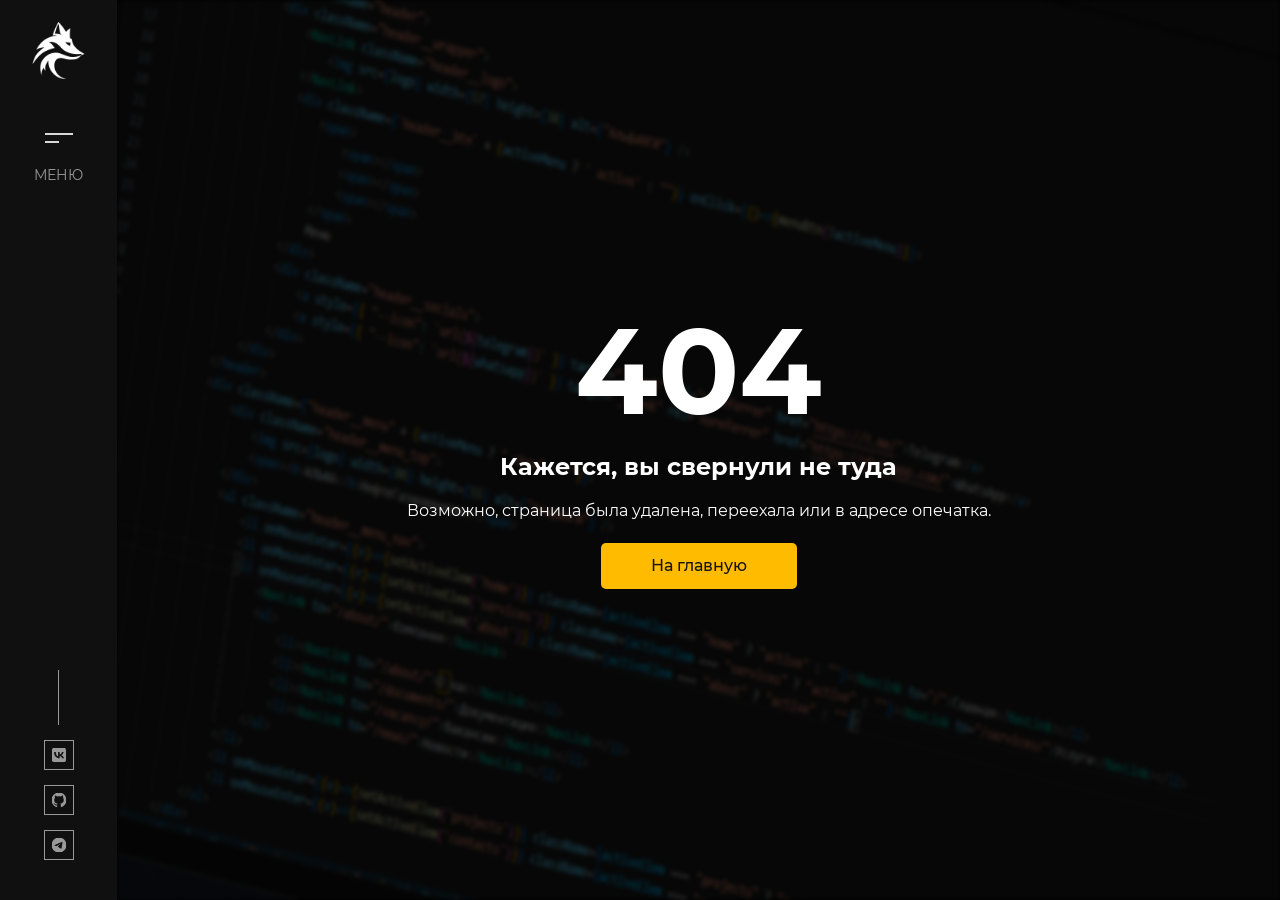
==== commit ccf67681: "add footer" ====
--- a/index.html
+++ b/index.html
@@ -1 +1 @@
-<!doctype html><html lang="ru"><head><meta charset="utf-8"/><link rel="icon" href="/favicon.ico"/><meta name="description" content="Web site created using create-react-app"/><title>Vladislav N. - Web developer</title><script defer="defer" src="/static/js/main.696ff6b0.js"></script><link href="/static/css/main.6475c391.css" rel="stylesheet"></head><body><noscript>You need to enable JavaScript to run this app.</noscript><div id="root"></div></body></html>+<!doctype html><html lang="ru"><head><meta charset="utf-8"/><link rel="icon" href="/favicon.ico"/><meta name="description" content="Web site created using create-react-app"/><title>Vladislav N. - Web developer</title><script defer="defer" src="/static/js/main.bc0b3a6b.js"></script><link href="/static/css/main.cd910637.css" rel="stylesheet"></head><body><noscript>You need to enable JavaScript to run this app.</noscript><div id="root"></div></body></html>
--- a/static/css/main.cd910637.css
+++ b/static/css/main.cd910637.css
@@ -0,0 +1,2 @@
+@font-face{font-family:Montserrat;font-style:normal;font-weight:300;src:url(/static/media/Montserrat-Light.d66eb8ddfd61f1ea2f5d.eot);src:local("Montserrat Light"),local("Montserrat-Light"),url(/static/media/Montserrat-Light.d66eb8ddfd61f1ea2f5d.eot?#iefix) format("embedded-opentype"),url(/static/media/Montserrat-Light.be142e6c3747b7b87e60.woff) format("woff"),url(/static/media/Montserrat-Light.c3468d41e1e1edd98ca0.ttf) format("truetype")}@font-face{font-family:Montserrat;font-style:italic;font-weight:500;src:url(/static/media/Montserrat-MediumItalic.add94c6772e9e7af3cb0.eot);src:local("Montserrat Medium Italic"),local("Montserrat-MediumItalic"),url(/static/media/Montserrat-MediumItalic.add94c6772e9e7af3cb0.eot?#iefix) format("embedded-opentype"),url(/static/media/Montserrat-MediumItalic.b3fe2d7f2e9b2a922216.woff) format("woff"),url(/static/media/Montserrat-MediumItalic.509706ef7fbbb3d2b183.ttf) format("truetype")}@font-face{font-family:Montserrat;font-style:normal;font-weight:100;src:url(/static/media/Montserrat-Thin.8067c90c2a63c2ea3f41.eot);src:local("Montserrat Thin"),local("Montserrat-Thin"),url(/static/media/Montserrat-Thin.8067c90c2a63c2ea3f41.eot?#iefix) format("embedded-opentype"),url(/static/media/Montserrat-Thin.446ea183ab98a6fd08d6.woff) format("woff"),url(/static/media/Montserrat-Thin.555f03e263bcbecefef3.ttf) format("truetype")}@font-face{font-family:Montserrat;font-style:italic;font-weight:200;src:url(/static/media/Montserrat-ExtraLightItalic.cfa355eebcedc9925b01.eot);src:local("Montserrat ExtraLight Italic"),local("Montserrat-ExtraLightItalic"),url(/static/media/Montserrat-ExtraLightItalic.cfa355eebcedc9925b01.eot?#iefix) format("embedded-opentype"),url(/static/media/Montserrat-ExtraLightItalic.0ddbc4295139ac47771b.woff) format("woff"),url(/static/media/Montserrat-ExtraLightItalic.5272ddc99cd8d930aaad.ttf) format("truetype")}@font-face{font-family:Montserrat;font-style:italic;font-weight:700;src:url(/static/media/Montserrat-BoldItalic.075cad890360fd095697.eot);src:local("Montserrat Bold Italic"),local("Montserrat-BoldItalic"),url(/static/media/Montserrat-BoldItalic.075cad890360fd095697.eot?#iefix) format("embedded-opentype"),url(/static/media/Montserrat-BoldItalic.e69710e73897b29b794b.woff) format("woff"),url(/static/media/Montserrat-BoldItalic.74b6e0836cd2c063288b.ttf) format("truetype")}@font-face{font-family:Montserrat;font-style:normal;font-weight:600;src:url(/static/media/Montserrat-SemiBold.262fb106797e141d7adf.eot);src:local("Montserrat SemiBold"),local("Montserrat-SemiBold"),url(/static/media/Montserrat-SemiBold.262fb106797e141d7adf.eot?#iefix) format("embedded-opentype"),url(/static/media/Montserrat-SemiBold.197213592de7a2a62e06.woff) format("woff"),url(/static/media/Montserrat-SemiBold.8771894959de6e640354.ttf) format("truetype")}@font-face{font-family:Montserrat;font-style:normal;font-weight:200;src:url(/static/media/Montserrat-ExtraLight.da136e945bbd3e956cd5.eot);src:local("Montserrat ExtraLight"),local("Montserrat-ExtraLight"),url(/static/media/Montserrat-ExtraLight.da136e945bbd3e956cd5.eot?#iefix) format("embedded-opentype"),url(/static/media/Montserrat-ExtraLight.b6e37b33963b08c1df34.woff) format("woff"),url(/static/media/Montserrat-ExtraLight.ddc3ab520b8d90d001a7.ttf) format("truetype")}@font-face{font-family:Montserrat;font-style:italic;font-weight:800;src:url(/static/media/Montserrat-ExtraBoldItalic.b3b3dee5cc72079275ef.eot);src:local("Montserrat ExtraBold Italic"),local("Montserrat-ExtraBoldItalic"),url(/static/media/Montserrat-ExtraBoldItalic.b3b3dee5cc72079275ef.eot?#iefix) format("embedded-opentype"),url(/static/media/Montserrat-ExtraBoldItalic.49ebad33137487f44e60.woff) format("woff"),url(/static/media/Montserrat-ExtraBoldItalic.d19b715d9d17c207ebba.ttf) format("truetype")}@font-face{font-family:Montserrat;font-style:italic;font-weight:400;src:url(/static/media/Montserrat-Italic.66049cd49439811e4a82.eot);src:local("Montserrat Italic"),local("Montserrat-Italic"),url(/static/media/Montserrat-Italic.66049cd49439811e4a82.eot?#iefix) format("embedded-opentype"),url(/static/media/Montserrat-Italic.9d8693d311414ef85708.woff) format("woff"),url(/static/media/Montserrat-Italic.ec9cfd75203f4203b336.ttf) format("truetype")}@font-face{font-family:Montserrat;font-style:normal;font-weight:700;src:url(/static/media/Montserrat-Bold.4b33f3d37c06db49a761.eot);src:local("Montserrat Bold"),local("Montserrat-Bold"),url(/static/media/Montserrat-Bold.4b33f3d37c06db49a761.eot?#iefix) format("embedded-opentype"),url(/static/media/Montserrat-Bold.180ba33d8de7dcfe80a0.woff) format("woff"),url(/static/media/Montserrat-Bold.5885feb264991825e67f.ttf) format("truetype")}@font-face{font-family:Montserrat;font-style:italic;font-weight:300;src:url(/static/media/Montserrat-LightItalic.0e5a40c025a62152cad7.eot);src:local("Montserrat Light Italic"),local("Montserrat-LightItalic"),url(/static/media/Montserrat-LightItalic.0e5a40c025a62152cad7.eot?#iefix) format("embedded-opentype"),url(/static/media/Montserrat-LightItalic.7c9151ed5ecb0a706504.woff) format("woff"),url(/static/media/Montserrat-LightItalic.bd32320e6c569e218521.ttf) format("truetype")}@font-face{font-family:Montserrat;font-style:italic;font-weight:900;src:url(/static/media/Montserrat-BlackItalic.e885010b57eaa0bc6e3e.eot);src:local("Montserrat Black Italic"),local("Montserrat-BlackItalic"),url(/static/media/Montserrat-BlackItalic.e885010b57eaa0bc6e3e.eot?#iefix) format("embedded-opentype"),url(/static/media/Montserrat-BlackItalic.3ff31f431bbc9ea19ddd.woff) format("woff"),url(/static/media/Montserrat-BlackItalic.723da89da4f4081f6607.ttf) format("truetype")}@font-face{font-family:Montserrat;font-style:italic;font-weight:600;src:url(/static/media/Montserrat-SemiBoldItalic.81bf66e6ddbf513e9aef.eot);src:local("Montserrat SemiBold Italic"),local("Montserrat-SemiBoldItalic"),url(/static/media/Montserrat-SemiBoldItalic.81bf66e6ddbf513e9aef.eot?#iefix) format("embedded-opentype"),url(/static/media/Montserrat-SemiBoldItalic.922192555c9d41db1550.woff) format("woff"),url(/static/media/Montserrat-SemiBoldItalic.9ee866093c70d4948b3e.ttf) format("truetype")}@font-face{font-family:Montserrat;font-style:normal;font-weight:400;src:url(/static/media/Montserrat-Regular.3220cdd4dbb981ac0882.eot);src:local("Montserrat Regular"),local("Montserrat-Regular"),url(/static/media/Montserrat-Regular.3220cdd4dbb981ac0882.eot?#iefix) format("embedded-opentype"),url(/static/media/Montserrat-Regular.3db65dc4b858f0fed4fb.woff) format("woff"),url(/static/media/Montserrat-Regular.317b418ed317e258b173.ttf) format("truetype")}@font-face{font-family:Montserrat;font-style:normal;font-weight:500;src:url(/static/media/Montserrat-Medium.418e43db3ef66b97a7ef.eot);src:local("Montserrat Medium"),local("Montserrat-Medium"),url(/static/media/Montserrat-Medium.418e43db3ef66b97a7ef.eot?#iefix) format("embedded-opentype"),url(/static/media/Montserrat-Medium.d42dad28f6470e5162c2.woff) format("woff"),url(/static/media/Montserrat-Medium.693c527aec0de211945e.ttf) format("truetype")}@font-face{font-family:Montserrat;font-style:normal;font-weight:800;src:url(/static/media/Montserrat-ExtraBold.3e1f7a552b24cf969fd4.eot);src:local("Montserrat ExtraBold"),local("Montserrat-ExtraBold"),url(/static/media/Montserrat-ExtraBold.3e1f7a552b24cf969fd4.eot?#iefix) format("embedded-opentype"),url(/static/media/Montserrat-ExtraBold.75ee4192581c503f2484.woff) format("woff"),url(/static/media/Montserrat-ExtraBold.0697040c56e0a596472b.ttf) format("truetype")}@font-face{font-family:Montserrat;font-style:normal;font-weight:900;src:url(/static/media/Montserrat-Black.fe4a1ef2fcacdca962fd.eot);src:local("Montserrat Black"),local("Montserrat-Black"),url(/static/media/Montserrat-Black.fe4a1ef2fcacdca962fd.eot?#iefix) format("embedded-opentype"),url(/static/media/Montserrat-Black.a99d8db918ca0d83907a.woff) format("woff"),url(/static/media/Montserrat-Black.e410a532c50946e1c252.ttf) format("truetype")}@font-face{font-family:Montserrat;font-style:italic;font-weight:100;src:url(/static/media/Montserrat-ThinItalic.372c7bef5be5302aaa43.eot);src:local("Montserrat Thin Italic"),local("Montserrat-ThinItalic"),url(/static/media/Montserrat-ThinItalic.372c7bef5be5302aaa43.eot?#iefix) format("embedded-opentype"),url(/static/media/Montserrat-ThinItalic.f7ab478188a4fca8698c.woff) format("woff"),url(/static/media/Montserrat-ThinItalic.f4e2c987b6ee08d9842d.ttf) format("truetype")}*{box-sizing:border-box;font-family:Montserrat,Arial,sans-serif;font-size:16px;margin:0;outline:none;padding:0;scrollbar-color:#fb0 #101010;scrollbar-color:var(--color-accent) #101010;scrollbar-width:thin}:root{--color-accent:#fb0;--color-accent-rgb:255,187,0;--color-grey:#363636}body{background:#000}#root{display:grid;grid-template-columns:auto 1fr;height:100vh;overflow:hidden;position:relative}@media(max-width:991px){#root{grid-template-columns:1fr;grid-template-rows:auto 1fr}}main{height:100%;overflow:auto;position:relative;z-index:1}.action__btn{background:#fb0;background:var(--color-accent);border-radius:5px;color:#151515;display:block;font-size:16px;font-weight:500;line-height:1em;padding:15px 50px;text-align:center;text-decoration:none;transition:.3s ease-out;width:fit-content}.action__btn:hover{background:#151515;color:#fb0;color:var(--color-accent)}section{margin:100px 0;overflow:hidden}@media(max-width:1199px){section{margin:50px 0}}section.section--white{background:#efefef;border-radius:15px;margin:0 auto;max-width:calc(100% - 48px);padding:100px 0;position:relative}@media(max-width:1199px){section.section--white{padding:50px 0}}section.section--white:has(+.section--white){border-bottom-left-radius:0;border-bottom-right-radius:0}section.section--white+.section--white{border-top-left-radius:0;border-top-right-radius:0;padding-top:0}.container{margin:0 auto;max-width:1440px;width:calc(100% - 96px)}@media(max-width:767px){.container{width:calc(100% - 48px)}}.pagination{align-items:center;display:flex;gap:10px;justify-content:flex-start}.pagination a{aspect-ratio:1/1;background:#121212;border-radius:50%;color:#fff;display:block;font-size:16px;line-height:40px;text-align:center;text-decoration:none;transition:.3s ease;width:40px}.pagination a.active,.pagination a:hover{background:#fb0;background:var(--color-accent);color:#151515}.section--desc li,.section--desc p{font-size:18px;line-height:1.5}.section--desc ul{padding-left:20px}.header{background:#101010;width:117px;z-index:1}@media(max-width:991px){.header{width:100%}}.header__wrapper{align-items:center;box-sizing:border-box;display:flex;flex-direction:column;gap:50px;height:100%;padding:22px 30px 40px}@media(max-width:991px){.header__wrapper{display:grid;flex-direction:row;grid-template-columns:1fr auto 1fr;justify-content:space-between;padding:10px 20px}.header__wrapper:before{content:""}}.header__logo{aspect-ratio:1/1;display:block;width:57px}.header__logo img{object-fit:contain}.header__btn{align-items:center;color:#999;cursor:pointer;display:flex;flex-direction:column;font-size:14px;gap:15px;text-transform:uppercase}@media(max-width:991px){.header__btn{margin-left:auto}}.header__btn>span{display:flex;flex-direction:column;gap:6px;transition:.3s ease;width:28px}.header__btn>span span{background:#d9d9d9;display:block;height:2px;transition:.3s ease;width:100%}.header__btn>span span:nth-child(2){width:50%}.header__btn>span span:nth-child(3){width:0}.header__btn:hover{color:#fff}.header__btn:hover>span span:nth-child(2),.header__btn:hover>span span:nth-child(3){width:100%}.header__btn.active{color:#fff}.header__btn.active>span{transform:rotate(90deg)}.header__btn.active>span span{width:100%}.header__btn.active>span span:first-child{transform:translateY(8px) rotate(45deg)}.header__btn.active>span span:nth-child(2){opacity:0}.header__btn.active>span span:nth-child(3){transform:translateY(-8px) rotate(-45deg)}.header__socials{align-items:center;display:flex;flex-direction:column;gap:15px;margin-top:auto}@media(max-width:991px){.header__socials{display:none}}.header__socials:before{background:#999;content:"";height:55px;width:1px}.header__socials a{aspect-ratio:1/1;border:1px solid #999;box-sizing:border-box;display:block;font-size:0;position:relative;transition:.3s ease;width:30px}.header__socials a:after{aspect-ratio:1/1;background:#999;content:"";display:block;left:50%;-webkit-mask:var(--icon) no-repeat center center/contain;mask:var(--icon) no-repeat center center/contain;position:absolute;top:50%;transform:translate(-50%,-50%);transition:inherit;width:15px}.header__socials a:hover{border-color:#fff}.header__socials a:hover:after{background:#fff}.header__overlay{background:#0000;bottom:0;left:117px;overflow:hidden;pointer-events:none;position:absolute;right:0;top:0;transition:background .3s ease;z-index:999}@media(max-width:991px){.header__overlay{left:0;top:81px}}.header__overlay.active{-webkit-backdrop-filter:blur(3px);backdrop-filter:blur(3px);background:#000000bf;pointer-events:auto}.header__overlay.active .header__menu{transform:translateX(0)}.header__menu{align-items:flex-start;background:#1a1a1a;bottom:0;box-sizing:border-box;flex-direction:column;gap:40px;left:0;padding:75px 40px 40px;position:absolute;top:0;transform:translateX(-100%);width:385px}.header__menu,.header__menu a{display:flex;transition:.3s ease}.header__menu a{align-items:center;color:#fff;font-size:24px;position:relative;text-decoration:none;text-transform:uppercase}.header__menu a:before{background:var(--color-accent);content:"";height:2px;margin-right:10px;transition:inherit;width:0}.header__menu a.active{color:var(--color-accent)}.header__menu a.active:before{content:"";width:40px}.loader{background:#1a1a1a;bottom:0;display:block;height:100%;left:117px;opacity:0;pointer-events:none;position:absolute;right:0;top:0;transition:.3s ease;z-index:999}@media(max-width:991px){.loader{left:0;top:81px}}.loader.show{opacity:1}.loader:after{animation:loaderAnim .4s linear infinite;aspect-ratio:1/1;background:var(--color-accent);content:"";display:block;left:50%;-webkit-mask:url(/static/media/loader.53854037add166b94f5c.png) no-repeat center center/contain;mask:url(/static/media/loader.53854037add166b94f5c.png) no-repeat center center/contain;position:absolute;top:50%;transform:translate(-50%,-50%);width:50px}@keyframes loaderAnim{0%{transform:translate(-50%,-50%) rotate(0deg);@media(max-width:991px){.loader:after{transform:translate(-50%,-50%) translateY(-30px) rotate(0deg)}}}to{transform:translate(-50%,-50%) rotate(1turn);@media(max-width:991px){.loader:after{transform:translate(-50%,-50%) translateY(-30px) rotate(1turn)}}}}.section__top{align-items:center;display:flex;gap:24px;justify-content:space-between;margin-bottom:24px;position:relative}.section__top:before{background:#000;content:"";height:100%;left:0;-webkit-mask:url(/static/media/sectionTop__dots.2fbbee022c3a8d8a8226.svg) no-repeat center left/200px auto;mask:url(/static/media/sectionTop__dots.2fbbee022c3a8d8a8226.svg) no-repeat center left/200px auto;position:absolute;top:0;width:200px}.section__top_title{padding:24px 0 24px 30px;position:relative;z-index:1}.section__top_title p{color:var(--color-grey);font-size:24px}@media(max-width:1199px){.section__top_title p{font-size:18px}}.section__top_title h2{color:var(--color-grey);font-size:36px;font-weight:700}@media(max-width:1199px){.section__top_title h2{font-size:24px}}.section__top .action__btn{position:relative;z-index:1}@media(max-width:767px){.section__top .action__btn{display:none}}section:not(.section--white) .section__top:before{background:#fff}section:not(.section--white) .section__top_title h2,section:not(.section--white) .section__top_title p{color:#fff}:root{--swiper-theme-color:#007aff}:host{display:block;margin-left:auto;margin-right:auto;position:relative;z-index:1}.swiper{display:block;list-style:none;margin-left:auto;margin-right:auto;overflow:hidden;padding:0;position:relative;z-index:1}.swiper-vertical>.swiper-wrapper{flex-direction:column}.swiper-wrapper{box-sizing:initial;display:flex;height:100%;position:relative;transition-property:transform;transition-timing-function:ease;transition-timing-function:var(--swiper-wrapper-transition-timing-function,initial);width:100%;z-index:1}.swiper-android .swiper-slide,.swiper-ios .swiper-slide,.swiper-wrapper{transform:translateZ(0)}.swiper-horizontal{touch-action:pan-y}.swiper-vertical{touch-action:pan-x}.swiper-slide{display:block;flex-shrink:0;height:100%;position:relative;transition-property:transform;width:100%}.swiper-slide-invisible-blank{visibility:hidden}.swiper-autoheight,.swiper-autoheight .swiper-slide{height:auto}.swiper-autoheight .swiper-wrapper{align-items:flex-start;transition-property:transform,height}.swiper-backface-hidden .swiper-slide{backface-visibility:hidden;transform:translateZ(0)}.swiper-3d.swiper-css-mode .swiper-wrapper{perspective:1200px}.swiper-3d .swiper-wrapper{transform-style:preserve-3d}.swiper-3d{perspective:1200px;.swiper-cube-shadow,.swiper-slide{transform-style:preserve-3d}}.swiper-css-mode{>.swiper-wrapper{-ms-overflow-style:none;overflow:auto;scrollbar-width:none;&::-webkit-scrollbar{display:none}}>.swiper-wrapper>.swiper-slide{scroll-snap-align:start start}&.swiper-horizontal{>.swiper-wrapper{scroll-snap-type:x mandatory}>.swiper-wrapper>.swiper-slide:first-child{margin-inline-start:var(--swiper-slides-offset-before);scroll-margin-inline-start:var(--swiper-slides-offset-before)}>.swiper-wrapper>.swiper-slide:last-child{margin-inline-end:var(--swiper-slides-offset-after)}}&.swiper-vertical{>.swiper-wrapper{scroll-snap-type:y mandatory}>.swiper-wrapper>.swiper-slide:first-child{margin-block-start:var(--swiper-slides-offset-before);scroll-margin-block-start:var(--swiper-slides-offset-before)}>.swiper-wrapper>.swiper-slide:last-child{margin-block-end:var(--swiper-slides-offset-after)}}&.swiper-free-mode{>.swiper-wrapper{scroll-snap-type:none}>.swiper-wrapper>.swiper-slide{scroll-snap-align:none}}&.swiper-centered{>.swiper-wrapper:before{content:"";flex-shrink:0;order:9999}>.swiper-wrapper>.swiper-slide{scroll-snap-align:center center;scroll-snap-stop:always}}&.swiper-centered.swiper-horizontal{>.swiper-wrapper>.swiper-slide:first-child{margin-inline-start:var(--swiper-centered-offset-before)}>.swiper-wrapper:before{height:100%;min-height:1px;width:var(--swiper-centered-offset-after)}}&.swiper-centered.swiper-vertical{>.swiper-wrapper>.swiper-slide:first-child{margin-block-start:var(--swiper-centered-offset-before)}>.swiper-wrapper:before{height:var(--swiper-centered-offset-after);min-width:1px;width:100%}}}.swiper-3d{.swiper-slide-shadow,.swiper-slide-shadow-bottom,.swiper-slide-shadow-left,.swiper-slide-shadow-right,.swiper-slide-shadow-top{height:100%;left:0;pointer-events:none;position:absolute;top:0;width:100%;z-index:10}.swiper-slide-shadow{background:#00000026}.swiper-slide-shadow-left{background-image:linear-gradient(270deg,#00000080,#0000)}.swiper-slide-shadow-right{background-image:linear-gradient(90deg,#00000080,#0000)}.swiper-slide-shadow-top{background-image:linear-gradient(0deg,#00000080,#0000)}.swiper-slide-shadow-bottom{background-image:linear-gradient(180deg,#00000080,#0000)}}.swiper-lazy-preloader{border:4px solid #007aff;border:4px solid var(--swiper-preloader-color,var(--swiper-theme-color));border-radius:50%;border-top:4px solid #0000;box-sizing:border-box;height:42px;left:50%;margin-left:-21px;margin-top:-21px;position:absolute;top:50%;transform-origin:50%;width:42px;z-index:10}.swiper-watch-progress .swiper-slide-visible,.swiper:not(.swiper-watch-progress){.swiper-lazy-preloader{animation:swiper-preloader-spin 1s linear infinite}}.swiper-lazy-preloader-white{--swiper-preloader-color:#fff}.swiper-lazy-preloader-black{--swiper-preloader-color:#000}@keyframes swiper-preloader-spin{0%{transform:rotate(0deg)}to{transform:rotate(1turn)}}:root{--swiper-navigation-size:44px}.swiper-button-next,.swiper-button-prev{align-items:center;color:var(--swiper-theme-color);color:var(--swiper-navigation-color,var(--swiper-theme-color));cursor:pointer;display:flex;height:44px;height:var(--swiper-navigation-size);justify-content:center;position:absolute;width:44px;width:var(--swiper-navigation-size);z-index:10;&.swiper-button-disabled{cursor:auto;opacity:.35;pointer-events:none}&.swiper-button-hidden{cursor:auto;opacity:0;pointer-events:none}.swiper-navigation-disabled &{display:none!important}::slotted(svg),svg{fill:currentColor;height:100%;object-fit:contain;pointer-events:none;transform-origin:center;width:100%}}.swiper-button-lock{display:none}.swiper-button-next,.swiper-button-prev{margin-top:-22px;margin-top:calc(0px - var(--swiper-navigation-size)/2);top:50%;top:var(--swiper-navigation-top-offset,50%)}.swiper-button-prev{left:4px;left:var(--swiper-navigation-sides-offset,4px);right:auto;.swiper-navigation-icon,::slotted(.swiper-navigation-icon){transform:rotate(180deg)}}.swiper-button-next{left:auto;right:4px;right:var(--swiper-navigation-sides-offset,4px)}.swiper-horizontal{.swiper-button-next,.swiper-button-prev,~.swiper-button-next,~.swiper-button-prev{margin-left:0;margin-top:-22px;margin-top:calc(0px - var(--swiper-navigation-size)/2);top:50%;top:var(--swiper-navigation-top-offset,50%)}&.swiper-rtl .swiper-button-next,&.swiper-rtl~.swiper-button-next,&~.swiper-button-prev,.swiper-button-prev{left:4px;left:var(--swiper-navigation-sides-offset,4px);right:auto}&.swiper-rtl .swiper-button-prev,&.swiper-rtl~.swiper-button-prev,&~.swiper-button-next,.swiper-button-next{left:auto;right:4px;right:var(--swiper-navigation-sides-offset,4px)}&.swiper-rtl .swiper-button-next,&.swiper-rtl~.swiper-button-next,&~.swiper-button-prev,.swiper-button-prev{.swiper-navigation-icon,::slotted(.swiper-navigation-icon){transform:rotate(180deg)}}&.swiper-rtl .swiper-button-prev,&.swiper-rtl~.swiper-button-prev{.swiper-navigation-icon,::slotted(.swiper-navigation-icon){transform:rotate(0deg)}}}.swiper-vertical{.swiper-button-next,.swiper-button-prev,~.swiper-button-next,~.swiper-button-prev{left:50%;left:var(--swiper-navigation-top-offset,50%);margin-left:-22px;margin-left:calc(0px - var(--swiper-navigation-size)/2);margin-top:0;right:auto}.swiper-button-prev,~.swiper-button-prev{bottom:auto;top:4px;top:var(--swiper-navigation-sides-offset,4px);.swiper-navigation-icon,::slotted(.swiper-navigation-icon){transform:rotate(-90deg)}}.swiper-button-next,~.swiper-button-next{bottom:4px;bottom:var(--swiper-navigation-sides-offset,4px);top:auto;.swiper-navigation-icon,::slotted(.swiper-navigation-icon){transform:rotate(90deg)}}}.slider--cases__slider{position:relative}.slider--cases__slider_arrow{aspect-ratio:1/1;background:#414141b5;border:none;border-radius:50%;display:block;position:absolute;top:50%;transition:.3s ease;width:45px;z-index:2}.slider--cases__slider_arrow:not(.swiper-button-disabled){cursor:pointer}.slider--cases__slider_arrow.swiper-button-disabled{opacity:0}.slider--cases__slider_arrow:after{aspect-ratio:6/12;background:#fff;content:"";left:50%;-webkit-mask:url('data:image/svg+xml;utf8,<svg width="7" height="12" viewBox="0 0 7 12" fill="none" xmlns="http://www.w3.org/2000/svg"><path fill-rule="evenodd" clip-rule="evenodd" d="M0.251051 11.7489C0.585786 12.0837 1.1285 12.0837 1.46323 11.7489L6.60609 6.60609C6.94083 6.27136 6.94083 5.72864 6.60609 5.39391L1.46323 0.251051C1.1285 -0.0836849 0.585786 -0.0836849 0.251051 0.251051C-0.0836838 0.585785 -0.0836838 1.1285 0.251051 1.46323L4.78782 6L0.251051 10.5368C-0.0836838 10.8715 -0.0836838 11.4142 0.251051 11.7489Z" fill="white"/></svg>') no-repeat center center/contain;mask:url('data:image/svg+xml;utf8,<svg width="7" height="12" viewBox="0 0 7 12" fill="none" xmlns="http://www.w3.org/2000/svg"><path fill-rule="evenodd" clip-rule="evenodd" d="M0.251051 11.7489C0.585786 12.0837 1.1285 12.0837 1.46323 11.7489L6.60609 6.60609C6.94083 6.27136 6.94083 5.72864 6.60609 5.39391L1.46323 0.251051C1.1285 -0.0836849 0.585786 -0.0836849 0.251051 0.251051C-0.0836838 0.585785 -0.0836838 1.1285 0.251051 1.46323L4.78782 6L0.251051 10.5368C-0.0836838 10.8715 -0.0836838 11.4142 0.251051 11.7489Z" fill="white"/></svg>') no-repeat center center/contain;position:absolute;top:50%;transform:translate(-50%,-50%);width:6px}.slider--cases__slider_arrow.prev{left:0;transform:translate(-50%,-50%) scaleX(-1)}.slider--cases__slider_arrow.next{right:0;transform:translate(50%,-50%)}.article--case__thumb{border-radius:10px;overflow:hidden;position:relative}.article--case__thumb img{aspect-ratio:460/230;display:block;height:auto;object-fit:cover;object-position:center top;position:relative;width:100%;z-index:1}.article--case__thumb img[src*=placeholder]{object-position:center}.article--case__thumb:after{background:linear-gradient(to top,var(--color-accent),#0000 50%);content:"";inset:0;opacity:.21;position:absolute;z-index:2}.article--case__data{grid-gap:20px;display:grid;gap:20px;padding:20px 0}.article--case a,.article--case__name,.article--case__type{color:#fff}.article--case__type{font-size:18px;line-height:1em}.article--case__name{font-size:24px;font-weight:700;line-height:1em}.article--case a{grid-gap:5px;align-items:center;display:grid;gap:5px;grid-template-columns:1fr auto;text-decoration:none;transition:.3s ease;width:fit-content}.article--case a:after{aspect-ratio:46/8;background:#fff;content:"";-webkit-mask:url('data:image/svg+xml;utf8,<svg width="46" height="8" viewBox="0 0 46 8" fill="none" xmlns="http://www.w3.org/2000/svg"><path d="M45.3536 4.03544C45.5488 3.84018 45.5488 3.52359 45.3536 3.32833L42.1716 0.146351C41.9763 -0.0489113 41.6597 -0.0489113 41.4645 0.146351C41.2692 0.341613 41.2692 0.658195 41.4645 0.853458L44.2929 3.68188L41.4645 6.51031C41.2692 6.70557 41.2692 7.02216 41.4645 7.21742C41.6597 7.41268 41.9763 7.41268 42.1716 7.21742L45.3536 4.03544ZM0 3.68188V4.18188H45V3.68188V3.18188H0V3.68188Z" fill="white"/></svg>') no-repeat center center/contain;mask:url('data:image/svg+xml;utf8,<svg width="46" height="8" viewBox="0 0 46 8" fill="none" xmlns="http://www.w3.org/2000/svg"><path d="M45.3536 4.03544C45.5488 3.84018 45.5488 3.52359 45.3536 3.32833L42.1716 0.146351C41.9763 -0.0489113 41.6597 -0.0489113 41.4645 0.146351C41.2692 0.341613 41.2692 0.658195 41.4645 0.853458L44.2929 3.68188L41.4645 6.51031C41.2692 6.70557 41.2692 7.02216 41.4645 7.21742C41.6597 7.41268 41.9763 7.41268 42.1716 7.21742L45.3536 4.03544ZM0 3.68188V4.18188H45V3.68188V3.18188H0V3.68188Z" fill="white"/></svg>') no-repeat center center/contain;transition:inherit;width:46px}.article--case a:hover{color:var(--color-accent)}.article--case a:hover:after{background:var(--color-accent)}.article--case.skeleton .article--case__name,.article--case.skeleton .article--case__thumb,.article--case.skeleton .article--case__type,.article--case.skeleton span{animation:articleSkeleton 3s linear infinite;background:linear-gradient(90deg,#eee,#3d3d3d,#eee);background-size:200%;border-radius:10px;display:block;opacity:.3}@keyframes articleSkeleton{0%{background-position:0}to{background-position:200%}}.article--case.skeleton span{color:#0000;width:150px}.article--case.skeleton .article--case__thumb{aspect-ratio:460/230}.article--case.skeleton .article--case__thumb:after{content:normal}.home--poster{align-items:center;display:flex;justify-content:center;margin:0;overflow:hidden;padding:75px 0;position:relative}.home--poster__image{inset:0;position:absolute;z-index:0}.home--poster__image img{filter:blur(2px);height:100%;object-fit:cover;opacity:.29;width:100%}.home--poster__image:after{background:linear-gradient(0deg,#000,#0000);bottom:0;content:"";height:150px;left:0;position:absolute;right:0}.home--poster__data{align-items:center;box-sizing:border-box;display:flex;flex-direction:column;gap:24px;padding:0 40px;position:relative;z-index:1}.home--poster__data h1{color:#fff;font-size:48px;font-weight:700;text-transform:uppercase}.home--poster__data img{object-fit:contain}@media(max-width:580px){.home--poster__data img{aspect-ratio:1/1;height:auto;object-fit:contain;width:120px}}.home--poster__data p{color:#fff;font-size:20px;line-height:1.5em;margin:0 auto;max-width:600px;text-align:center}.home--poster__btns{align-items:center;display:flex;flex-direction:column;gap:70px;margin-top:50px}.home--poster__btns:after{animation:posterAnim 1s ease-in-out infinite;aspect-ratio:38/22;background:#fff;content:"";display:block;-webkit-mask:url('data:image/svg+xml;utf8,<svg width="38" height="22" viewBox="0 0 38 22" fill="none" xmlns="http://www.w3.org/2000/svg"><path fill-rule="evenodd" clip-rule="evenodd" d="M0.793253 0.793252C-0.264418 1.85092 -0.264418 3.56574 0.793253 4.62341L17.0433 20.8734C18.1009 21.9311 19.8157 21.9311 20.8734 20.8734L37.1234 4.62341C38.1811 3.56574 38.1811 1.85092 37.1234 0.793252C36.0657 -0.264418 34.3509 -0.264418 33.2933 0.793252L18.9583 15.1282L4.62341 0.793252C3.56574 -0.264418 1.85092 -0.264418 0.793253 0.793252Z" fill="white"/></svg>') no-repeat center center/contain;mask:url('data:image/svg+xml;utf8,<svg width="38" height="22" viewBox="0 0 38 22" fill="none" xmlns="http://www.w3.org/2000/svg"><path fill-rule="evenodd" clip-rule="evenodd" d="M0.793253 0.793252C-0.264418 1.85092 -0.264418 3.56574 0.793253 4.62341L17.0433 20.8734C18.1009 21.9311 19.8157 21.9311 20.8734 20.8734L37.1234 4.62341C38.1811 3.56574 38.1811 1.85092 37.1234 0.793252C36.0657 -0.264418 34.3509 -0.264418 33.2933 0.793252L18.9583 15.1282L4.62341 0.793252C3.56574 -0.264418 1.85092 -0.264418 0.793253 0.793252Z" fill="white"/></svg>') no-repeat center center/contain;position:relative;width:38px}@keyframes posterAnim{0%{transform:translateY(0)}50%{transform:translateY(25px)}to{transform:translateY(0)}}.stats__grid{grid-gap:24px;display:grid;gap:24px;grid-template-columns:repeat(4,1fr)}@media(max-width:1199px){.stats__grid{grid-template-columns:repeat(2,1fr)}}@media(max-width:767px){.stats__grid{grid-template-columns:1fr}}.stats__item{background:#fcfcfc;border-radius:10px;box-shadow:0 9px 16px 0 #0000002e;padding:39px 15px;text-align:center}.stats__item h3{color:var(--color-grey);font-size:64px;font-weight:700;line-height:1em;margin-bottom:9px}@media(max-width:1440px){.stats__item h3{font-size:50px}}.stats__item h3 span{display:block;font-size:32px;font-weight:700;line-height:1em}@media(max-width:1440px){.stats__item h3 span{font-size:24px}}.stats__item p{color:var(--color-grey);font-size:20px;line-height:1em}@media(max-width:1440px){.stats__item p{font-size:16px}}.about--me__grid{grid-gap:40px;align-items:center;display:grid;gap:40px;grid-template-columns:repeat(2,1fr)}@media(max-width:1199px){.about--me__grid{align-items:flex-start;display:flex;flex-direction:column-reverse;gap:24px}}.about--me__left{grid-gap:20px;display:grid;gap:20px}.about--me__left p{font-size:20px;line-height:1.2em}@media(max-width:1440px){.about--me__left p{font-size:16px}}.about--me__left p.about--me__welcome{color:var(--color-grey);font-size:24px;font-weight:700}@media(max-width:1440px){.about--me__left p.about--me__welcome{font-size:20px}}.about--me__adventages{grid-gap:24px;display:grid;gap:24px;grid-template-columns:repeat(2,1fr)}@media(max-width:1440px){.about--me__adventages{grid-template-columns:1fr}}.about--me__adventage{grid-gap:5px 10px;align-items:flex-start;display:grid;gap:5px 10px;grid-template-columns:auto 1fr}.about--me__adventage:before{aspect-ratio:1/1;background:var(--color-accent);content:"";gap:10px;-webkit-mask:url('data:image/svg+xml;utf8,<svg width="28" height="28" viewBox="0 0 28 28" fill="none" xmlns="http://www.w3.org/2000/svg"><path fill-rule="evenodd" clip-rule="evenodd" d="M18.2735 4.40238C16.2053 3.48083 13.8946 3.25253 11.686 3.75153C9.47745 4.25053 7.48934 5.45009 6.01822 7.17131C4.54709 8.89252 3.67176 11.0432 3.52278 13.3025C3.3738 15.5618 3.95915 17.8088 5.19153 19.7083C6.42391 21.6078 8.23729 23.058 10.3612 23.8427C12.4851 24.6274 14.8058 24.7045 16.9771 24.0625C19.1485 23.4205 21.0541 22.0938 22.4098 20.2803C23.7655 18.4668 24.4987 16.2636 24.5 13.9994V12.9267C24.5 12.2824 25.0224 11.76 25.6667 11.76C26.311 11.76 26.8334 12.2824 26.8334 12.9267V14C26.8318 16.7675 25.9357 19.4609 24.2787 21.6774C22.6217 23.8939 20.2926 25.5154 17.6387 26.3001C14.9849 27.0847 12.1485 26.9905 9.55259 26.0314C6.95668 25.0724 4.74033 23.2999 3.23409 20.9783C1.72785 18.6567 1.01242 15.9104 1.19451 13.149C1.37659 10.3876 2.44644 7.759 4.24448 5.65529C6.04252 3.55158 8.47243 2.08545 11.1718 1.47557C13.8712 0.86568 16.6954 1.14471 19.2232 2.27105C19.8117 2.53329 20.0763 3.223 19.814 3.81155C19.5518 4.4001 18.8621 4.66462 18.2735 4.40238Z" fill="%23FFBB00"/><path fill-rule="evenodd" clip-rule="evenodd" d="M26.4912 3.8413C26.947 4.29668 26.9474 5.03537 26.492 5.49121L14.8253 17.1695C14.6066 17.3885 14.3098 17.5116 14.0003 17.5117C13.6908 17.5117 13.3939 17.3888 13.175 17.17L9.67502 13.67C9.21941 13.2143 9.21941 12.4757 9.67502 12.02C10.1306 11.5644 10.8693 11.5644 11.3249 12.02L13.9996 14.6947L24.8413 3.84212C25.2967 3.38628 26.0354 3.38591 26.4912 3.8413Z" fill="%23FFBB00"/></svg>') no-repeat center center/contain;mask:url('data:image/svg+xml;utf8,<svg width="28" height="28" viewBox="0 0 28 28" fill="none" xmlns="http://www.w3.org/2000/svg"><path fill-rule="evenodd" clip-rule="evenodd" d="M18.2735 4.40238C16.2053 3.48083 13.8946 3.25253 11.686 3.75153C9.47745 4.25053 7.48934 5.45009 6.01822 7.17131C4.54709 8.89252 3.67176 11.0432 3.52278 13.3025C3.3738 15.5618 3.95915 17.8088 5.19153 19.7083C6.42391 21.6078 8.23729 23.058 10.3612 23.8427C12.4851 24.6274 14.8058 24.7045 16.9771 24.0625C19.1485 23.4205 21.0541 22.0938 22.4098 20.2803C23.7655 18.4668 24.4987 16.2636 24.5 13.9994V12.9267C24.5 12.2824 25.0224 11.76 25.6667 11.76C26.311 11.76 26.8334 12.2824 26.8334 12.9267V14C26.8318 16.7675 25.9357 19.4609 24.2787 21.6774C22.6217 23.8939 20.2926 25.5154 17.6387 26.3001C14.9849 27.0847 12.1485 26.9905 9.55259 26.0314C6.95668 25.0724 4.74033 23.2999 3.23409 20.9783C1.72785 18.6567 1.01242 15.9104 1.19451 13.149C1.37659 10.3876 2.44644 7.759 4.24448 5.65529C6.04252 3.55158 8.47243 2.08545 11.1718 1.47557C13.8712 0.86568 16.6954 1.14471 19.2232 2.27105C19.8117 2.53329 20.0763 3.223 19.814 3.81155C19.5518 4.4001 18.8621 4.66462 18.2735 4.40238Z" fill="%23FFBB00"/><path fill-rule="evenodd" clip-rule="evenodd" d="M26.4912 3.8413C26.947 4.29668 26.9474 5.03537 26.492 5.49121L14.8253 17.1695C14.6066 17.3885 14.3098 17.5116 14.0003 17.5117C13.6908 17.5117 13.3939 17.3888 13.175 17.17L9.67502 13.67C9.21941 13.2143 9.21941 12.4757 9.67502 12.02C10.1306 11.5644 10.8693 11.5644 11.3249 12.02L13.9996 14.6947L24.8413 3.84212C25.2967 3.38628 26.0354 3.38591 26.4912 3.8413Z" fill="%23FFBB00"/></svg>') no-repeat center center/contain;position:relative;width:28px}.about--me__adventage_data{grid-gap:5px;display:grid;gap:5px}.about--me__adventage_data p{color:var(--color-grey);font-size:18px;font-weight:700;line-height:1.5em}.about--me__adventage_data span{color:var(--color-grey);display:block;font-size:16px;line-height:1.5em}.about--me__btns{align-items:center;display:flex;gap:24px;justify-content:flex-start}@media(max-width:767px){.about--me__btns{flex-direction:column;gap:20px}.about--me__btns .action__btn{text-align:center;width:100%}}.about--me__photo{position:relative;width:fit-content}.about--me__photo img{aspect-ratio:417/598;border-radius:10px;height:auto;max-width:417px;object-fit:cover;position:relative;width:100%;z-index:2}.about--me__photo:after,.about--me__photo:before{border-radius:10px;content:"";position:absolute;right:0}.about--me__photo:before{aspect-ratio:122/92;background:var(--color-grey);top:85px;transform:translate(100px);width:122px}@media(max-width:1440px){.about--me__photo:before{display:none}}.about--me__photo:after{background:var(--color-accent);height:95%;top:50%;transform:translate(40px,-50%);width:103px}@media(max-width:767px){.about--me__photo:after{display:none}}.stages--dev__grid{grid-gap:20px;display:grid;gap:20px;grid-template-columns:repeat(3,1fr)}@media(max-width:1199px){.stages--dev__grid{grid-template-columns:repeat(2,1fr)}}@media(max-width:767px){.stages--dev__grid{grid-template-columns:1fr}}.stages--dev__item{align-items:flex-start;border:2px solid #272727;display:flex;flex-direction:column;gap:24px;padding:24px;position:relative}.stages--dev__item span{color:var(--color-accent);display:block;font-size:96px;font-weight:700;line-height:1.2em;opacity:.14;position:absolute;right:20px;top:-6px;z-index:0}.stages--dev__item h3,.stages--dev__item p{color:#fff;position:relative;z-index:1}.stages--dev__item h3{font-size:24px;font-weight:700}.stages--dev__item p{font-size:14px;line-height:1.5em}@media(max-width:767px){.stages--dev__item .action__btn{width:100%}}.faq__list{grid-gap:24px;display:grid;gap:24px}.faq__item{grid-gap:0;background:#fff;border-radius:10px;box-shadow:0 6px 11px 0 #00000024;display:grid;gap:0;padding:24px;transition:.3s ease}@media(max-width:1199px){.faq__item{padding:20px}}.faq__item h3{grid-gap:10px;align-items:center;color:var(--color-grey);cursor:pointer;display:grid;font-size:18px;font-weight:700;gap:10px;grid-template-columns:1fr auto;position:relative}.faq__item h3:after{aspect-ratio:1/1;background-color:var(--color-accent);background-image:url('data:image/svg+xml;utf8,<svg width="12" height="12" viewBox="0 0 12 12" fill="none" xmlns="http://www.w3.org/2000/svg"><rect y="7" width="2" height="12" transform="rotate%28-90 0 7%29" fill="white"/><rect x="5" width="2" height="12" fill="white"/></svg>');background-position:50%;background-repeat:no-repeat;border-radius:50%;content:"";display:block;position:relative;transition:.3s ease;width:32px}.faq__item.show h3:after{transform:rotate(-45deg)}.faq__item_text--wrapper{border-top:2px solid #0000;display:grid;grid-template-rows:0fr;transition:.3s ease}.faq__item.show .faq__item_text--wrapper{border-top:2px solid #eee;grid-template-rows:1fr;margin-top:24px;padding-top:24px}@media(max-width:1199px){.faq__item.show .faq__item_text--wrapper{margin-top:20px;padding-top:20px}}.faq__item_text{height:100%;overflow:hidden}.faq__item_text p{color:#272727;font-size:14px;font-weight:500}.cta--block__grid{grid-gap:24px;align-items:flex-start;display:grid;gap:24px;grid-template-columns:repeat(2,1fr)}.cta--block__grid .section__top{margin-bottom:0}@media(max-width:1199px){.cta--block__grid{grid-template-columns:1fr}}.cta--block__img{display:block}.cta--block__img img{aspect-ratio:708/432;border-radius:10px;display:block;height:auto;object-fit:cover;width:100%}@media(max-width:1199px){.cta--block__img img{max-width:500px}}.cta--block__info{grid-gap:24px;display:grid;gap:24px}.cta--block__info>p{color:var(--color-grey);font-size:18px;line-height:1.5em}@media(max-width:1440px){.cta--block__info>p{font-size:16px}}.not--found{height:100%;margin:0;position:relative}.not--found__img{inset:0;position:absolute;z-index:0}.not--found__img img{display:block;filter:blur(2px);height:100%;opacity:.29;width:100%}.not--found__data{align-items:center;display:flex;flex-direction:column;gap:24px;height:100vh;justify-content:center;position:relative;z-index:1}.not--found__data h1,.not--found__data p,.not--found__data span{color:#fff;line-height:1em}.not--found__data h1{font-size:120px}.not--found__data p{font-size:24px;font-weight:700}.beadcrumbs{background:#080808;margin:0;padding:0 24px;position:sticky;top:0;z-index:10}@media(max-width:991px){.beadcrumbs{display:none}}.beadcrumbs ul{align-items:center;background:#0b0b0b;border-left:1px solid #353535;border-right:1px solid #353535;display:flex;list-style:none;padding:20px 30px;width:fit-content}.beadcrumbs ul a{color:#353535;text-decoration:none;transition:.3s ease}.beadcrumbs ul a:hover{color:var(--color-accent)}.beadcrumbs ul li:not(:last-child):after{color:#353535;content:"»";display:inline-block;margin:0 10px}.beadcrumbs ul li:last-child a{color:#919191}.beadcrumbs ul li:last-child a:hover{color:var(--color-accent)}.page--poster{margin:0;padding:100px 0;position:relative}.page--poster__img{background:#121212;inset:0;position:absolute;z-index:0}.page--poster__img img{filter:blur(2px);height:100%;object-fit:cover;opacity:.29;width:100%}.page--poster__img:after{background:linear-gradient(0deg,#000,#0000);bottom:-1px;content:"";height:150px;left:0;position:absolute;right:0}.page--poster__data{align-items:center;display:flex;flex-direction:column;gap:24px;justify-content:center;position:relative;z-index:1}.page--poster__data h1,.page--poster__data p{color:#fff}.page--poster__data h1{font-size:48px;font-weight:700;line-height:1em;text-align:center}.page--poster__data p{font-size:20px;line-height:1.5em;max-width:600px;text-align:center}.page--poster__btns{align-items:center;display:flex;gap:10px;justify-content:center;margin-top:50px}.page--poster__btns a[style*="--icon"]{aspect-ratio:1/1;background:var(--color-accent);border-radius:5px;font-size:0;line-height:46px;position:relative;transition:.3s ease;width:46px}.page--poster__btns a[style*="--icon"]:after{aspect-ratio:1/1;background:#151515;content:"";left:50%;-webkit-mask:var(--icon) no-repeat center center/contain;mask:var(--icon) no-repeat center center/contain;position:absolute;top:50%;transform:translate(-50%,-50%);transition:inherit;width:50%}.page--poster__btns a[style*="--icon"]:hover{background:#151515}.page--poster__btns a[style*="--icon"]:hover:after{background:var(--color-accent)}.archive--cases__wrapper{grid-gap:24px;display:grid;gap:24px}.archive--cases__filter{align-items:center;display:flex;flex-wrap:wrap;gap:10px 0;list-style:none;white-space:nowrap}@media(max-width:767px){.archive--cases__filter{padding-bottom:10px}}.archive--cases__filter a{color:var(--color-grey);text-decoration:none;transition:.3s ease}.archive--cases__filter a.active,.archive--cases__filter a:hover{color:var(--color-accent)}.archive--cases__filter li:not(:last-child):after{color:var(--color-grey);content:"●";margin:0 10px}.archive--cases__grid{grid-gap:40px 24px;display:grid;gap:40px 24px;grid-template-columns:repeat(3,1fr)}@media(max-width:1199px){.archive--cases__grid{grid-template-columns:repeat(2,1fr)}}@media(max-width:767px){.archive--cases__grid{grid-template-columns:1fr}}.archive--cases__grid>p{color:#fff;grid-column:1/-1}:root{--f-button-width:40px;--f-button-height:40px;--f-button-border:0;--f-button-border-radius:0;--f-button-color:#374151;--f-button-bg:#f8f8f8;--f-button-shadow:none;--f-button-transition:all .15s ease;--f-button-transform:none;--f-button-outline-width:1px;--f-button-outline-color:#000000b3;--f-button-svg-width:20px;--f-button-svg-height:20px;--f-button-svg-stroke-width:1.5;--f-button-svg-fill:none;--f-button-svg-filter:none;--f-button-svg-opacity:1;--f-button-svg-disabled-opacity:.5;--f-button-svg-transition:opacity .15s ease;--f-button-svg-transform:none}.f-button{align-items:center;-webkit-backdrop-filter:var(--f-button-backdrop-filter);backdrop-filter:var(--f-button-backdrop-filter);background:#f8f8f8;background:var(--f-button-bg);border:0;border:var(--f-button-border);border-radius:0;border-radius:var(--f-button-border-radius);box-shadow:none;box-shadow:var(--f-button-shadow);box-sizing:initial;color:#374151;color:var(--f-button-color);cursor:pointer;display:flex;height:40px;height:var(--f-button-height);justify-content:center;margin:0;overflow:hidden;padding:0;pointer-events:all;position:relative;transform:none;transform:var(--f-button-transform);transition:all .15s ease;transition:var(--f-button-transition);width:40px;width:var(--f-button-width)}@media(hover:hover){.f-button:hover:not([aria-disabled]){background-color:#f8f8f8;background-color:var(--f-button-hover-bg,var(--f-button-bg));color:#374151;color:var(--f-button-hover-color,var(--f-button-color))}}.f-button:active:not([aria-disabled]){background-color:#f8f8f8;background-color:var(--f-button-active-bg,var(--f-button-hover-bg,var(--f-button-bg)));color:#374151;color:var(--f-button-active-color,var(--f-button-hover-color,var(--f-button-color)))}.f-button:focus{outline:none}.f-button:focus-visible{outline:1px solid #000000b3;outline:var(--f-button-outline-width) solid var(--f-button-outline-color);outline-offset:var(--f-button-outline-offset)}.f-button svg{fill:none;fill:var(--f-button-svg-fill);stroke:currentColor;stroke-width:1.5;stroke-width:var(--f-button-svg-stroke-width);stroke-linecap:round;stroke-linejoin:round;filter:none;filter:var(--f-button-svg-filter);height:20px;height:var(--f-button-svg-height);opacity:1;opacity:var(--f-button-svg-opacity,1);pointer-events:none;transform:none;transform:var(--f-button-svg-transform);transition:opacity .15s ease;transition:var(--f-button-svg-transition);width:20px;width:var(--f-button-svg-width)}.f-button[aria-disabled]{cursor:default}.f-button[aria-disabled] svg{opacity:.5;opacity:var(--f-button-svg-disabled-opacity)}[data-panzoom-action=toggleFS] g:first-child{display:flex}.in-fullscreen [data-panzoom-action=toggleFS] g:first-child,[data-panzoom-action=toggleFS] g:last-child{display:none}.in-fullscreen [data-panzoom-action=toggleFS] g:last-child,[data-autoplay-action=toggle] svg g:first-child{display:flex}.has-autoplay [data-autoplay-action=toggle] svg g:first-child,[data-autoplay-action=toggle] svg g:last-child{display:none}.has-autoplay [data-autoplay-action=toggle] svg g:last-child{display:flex}:fullscreen [data-fullscreen-action=toggle] svg [data-fullscreen-action=toggle] svg g:first-child{display:none}:fullscreen [data-fullscreen-action=toggle] svg [data-fullscreen-action=toggle] svg g:last-child{display:flex}:root{--f-spinner-color-1:#0000001a;--f-spinner-color-2:#11181ccc;--f-spinner-width:50px;--f-spinner-height:50px;--f-spinner-border-radius:50%;--f-spinner-border-width:4px}.f-spinner{animation:f-spinner .75s linear infinite,f-fadeIn .2s ease .2s both;border:4px solid #0000001a;border:var(--f-spinner-border-width) solid var(--f-spinner-color-1);border-radius:50%;border-radius:var(--f-spinner-border-radius);border-top-color:#11181ccc;border-top-color:var(--f-spinner-color-2);height:50px;height:var(--f-spinner-height);left:50%;margin:0;padding:0;position:absolute;top:50%;translate:-50% -50%;width:50px;width:var(--f-spinner-width)}@keyframes f-spinner{to{rotate:1turn}}.f-panzoom,.f-zoomable{align-items:center;display:flex;flex-direction:column;overflow:hidden;position:relative}.f-panzoom:after,.f-panzoom:before,.f-zoomable:after,.f-zoomable:before{content:"";display:block}.f-panzoom:not(.has-controls):before,.f-zoomable:not(.has-controls):before{margin-bottom:auto}.f-panzoom:after,.f-zoomable:after{margin-top:auto}.f-panzoom.in-fullscreen,.f-zoomable.in-fullscreen{aspect-ratio:unset!important;height:100%!important;left:0;margin:0!important;max-height:none!important;max-width:none!important;position:fixed;top:0;width:100%!important;z-index:9999}.f-panzoom__wrapper{max-height:100%;max-width:100%;min-height:0;min-width:0;position:relative}.f-panzoom__wrapper.will-zoom-out{cursor:zoom-out}.f-panzoom__wrapper.can-drag{cursor:move;cursor:grab}.f-panzoom__wrapper.will-zoom-in{cursor:zoom-in}.f-panzoom__wrapper.is-dragging{cursor:move;cursor:grabbing}.f-panzoom__wrapper.has-error{display:none}.f-panzoom__content{display:block;max-height:100%;max-width:100%;min-height:0;min-width:0}.f-panzoom__content.has-lazyerror,.f-panzoom__content.is-lazyloading{visibility:hidden}img.f-panzoom__content{height:auto;object-fit:contain;transition:none;-webkit-user-select:none;user-select:none;vertical-align:top;width:auto}.f-panzoom__wrapper>.f-panzoom__content{visibility:hidden}.f-panzoom__viewport{display:block;height:100%;left:0;position:absolute;top:0;width:100%;z-index:10}.f-panzoom__viewport>.f-panzoom__content{height:100%;object-fit:fill;width:100%}picture.f-panzoom__content img{height:auto;max-height:100%;object-fit:contain;transition:none;-webkit-user-select:none;user-select:none;vertical-align:top;width:100%}.f-panzoom__protected{inset:0;position:absolute;-webkit-user-select:none;user-select:none;z-index:1}html.with-panzoom-in-fullscreen{overflow:hidden}.f-fadeIn{animation:f-fadeIn .2s ease 0s both;animation:var(--f-transition-duration,.2s) var(--f-transition-easing,ease) var(--f-transition-delay,0s) both f-fadeIn;z-index:2}.f-fadeOut{animation:f-fadeOut .2s ease 0s both;animation:var(--f-transition-duration,.2s) var(--f-transition-easing,ease) var(--f-transition-delay,0s) both f-fadeOut;z-index:1}@keyframes f-fadeIn{0%{opacity:0}to{opacity:1}}@keyframes f-fadeOut{to{opacity:0}}.f-crossfadeIn{animation:f-crossfadeIn .2s ease both;animation:var(--f-transition-duration,.2s) ease both f-crossfadeIn;z-index:2}.f-crossfadeOut{animation:f-crossfadeOut .04s ease .16s both;animation:calc(var(--f-transition-duration, .2s)*.2) ease calc(var(--f-transition-duration, .2s)*.8) both f-crossfadeOut;z-index:1}@keyframes f-crossfadeIn{0%{opacity:0}to{opacity:1}}@keyframes f-crossfadeOut{to{opacity:0}}.is-horizontal .f-slideIn.from-next{animation:f-slideInNextX .85s cubic-bezier(.16,1,.3,1);animation:var(--f-transition-duration,.85s) cubic-bezier(.16,1,.3,1) f-slideInNextX}.is-horizontal .f-slideIn.from-prev{animation:f-slideInPrevX .85s cubic-bezier(.16,1,.3,1);animation:var(--f-transition-duration,.85s) cubic-bezier(.16,1,.3,1) f-slideInPrevX}.is-horizontal .f-slideOut.to-next{animation:f-slideOutNextX .85s cubic-bezier(.16,1,.3,1);animation:var(--f-transition-duration,.85s) cubic-bezier(.16,1,.3,1) f-slideOutNextX}.is-horizontal .f-slideOut.to-prev{animation:f-slideOutPrevX .85s cubic-bezier(.16,1,.3,1);animation:var(--f-transition-duration,.85s) cubic-bezier(.16,1,.3,1) f-slideOutPrevX}@keyframes f-slideInPrevX{0%{transform:translate(100%);transform:translate(calc(100% + var(--f-carousel-gap, 0)))}to{transform:translateZ(0)}}@keyframes f-slideInNextX{0%{transform:translate(-100%);transform:translate(calc(-100% - var(--f-carousel-gap, 0)))}to{transform:translateZ(0)}}@keyframes f-slideOutNextX{to{transform:translate(-100%);transform:translate(calc(-100% - var(--f-carousel-gap, 0)))}}@keyframes f-slideOutPrevX{to{transform:translate(100%);transform:translate(calc(100% + var(--f-carousel-gap, 0)))}}.is-vertical .f-slideIn.from-next{animation:f-slideInNextY .85s cubic-bezier(.16,1,.3,1);animation:var(--f-transition-duration,.85s) cubic-bezier(.16,1,.3,1) f-slideInNextY}.is-vertical .f-slideIn.from-prev{animation:f-slideInPrevY .85s cubic-bezier(.16,1,.3,1);animation:var(--f-transition-duration,.85s) cubic-bezier(.16,1,.3,1) f-slideInPrevY}.is-vertical .f-slideOut.to-next{animation:f-slideOutNextY .85s cubic-bezier(.16,1,.3,1);animation:var(--f-transition-duration,.85s) cubic-bezier(.16,1,.3,1) f-slideOutNextY}.is-vertical .f-slideOut.to-prev{animation:f-slideOutPrevY .85s cubic-bezier(.16,1,.3,1);animation:var(--f-transition-duration,.85s) cubic-bezier(.16,1,.3,1) f-slideOutPrevY}@keyframes f-slideInPrevY{0%{transform:translateY(100%);transform:translateY(calc(100% + var(--f-carousel-gap, 0)))}to{transform:translateZ(0)}}@keyframes f-slideInNextY{0%{transform:translateY(-100%);transform:translateY(calc(-100% - var(--f-carousel-gap, 0)))}to{transform:translateZ(0)}}@keyframes f-slideOutNextY{to{transform:translateY(-100%);transform:translateY(calc(-100% - var(--f-carousel-gap, 0)))}}@keyframes f-slideOutPrevY{to{transform:translateY(100%);transform:translateY(calc(100% + var(--f-carousel-gap, 0)))}}.f-zoomInUp{animation:f-zoomInUp .3s ease both;animation:var(--f-transition-duration,.3s) ease both f-zoomInUp}.f-zoomOutDown{animation:f-zoomOutDown .3s ease both;animation:var(--f-transition-duration,.3s) ease both f-zoomOutDown}@keyframes f-zoomInUp{0%{opacity:0;opacity:var(--f-zoomInUp-opacity,0);transform:scale(.975) translate3d(0,16px,0);transform:scale(var(--f-zoomInUp-scale,.975)) translate3d(var(--f-zoomInUp-x,0),var(--f-zoomInUp-y,16px),0)}to{opacity:1;transform:scale(1) translateZ(0)}}@keyframes f-zoomOutDown{to{opacity:0;transform:scale(.975) translate3d(0,16px,0);transform:scale(var(--f-zoomOutDown-scale,.975)) translate3d(var(--f-zoomOutDown-x,0),var(--f-zoomOutDown-y,16px),0)}}.f-throwOutUp{animation:f-throwOutUp .2s ease-out both;animation:var(--f-throwOutUp-duration,.2s) ease-out both f-throwOutUp}.f-throwOutDown{animation:f-throwOutDown .2s ease-out both;animation:var(--f-throwOutDown-duration,.2s) ease-out both f-throwOutDown}@keyframes f-throwOutUp{to{opacity:0;transform:translate3d(0,-150px,0);transform:translate3d(0,calc(var(--f-throwOutUp-y, 150px)*-1),0)}}@keyframes f-throwOutDown{to{opacity:0;transform:translate3d(0,150px,0);transform:translate3d(0,var(--f-throwOutDown-y,150px),0)}}.has-gmap .f-html,.has-iframe .f-html,.has-pdf .f-html{height:100%;min-height:1px;overflow:visible;width:100%}.has-gmap .f-html,.has-pdf .f-html{padding:0}.f-html{background:var(--f-html-bg);box-sizing:border-box;color:currentColor;color:var(--f-html-color,currentColor);margin:0;margin:var(--f-html-margin,0);padding:2rem;padding:var(--f-html-padding,2rem);position:relative}.is-loading>.f-html{opacity:0}.f-html.is-error{text-align:center}.f-iframe{border:0;display:block;height:100%;margin:0;width:100%}.f-caption{text-wrap:balance;align-self:center;background:var(--f-caption-bg);color:var(--f-caption-color);flex-shrink:0;line-height:var(--f-caption-line-height);font:var(--f-caption-font);margin:var(--f-caption-margin);max-height:calc(80vh - 100px);max-width:100%;overflow:auto;overflow-wrap:anywhere;padding:16px 8px;padding:var(--f-caption-padding,16px 8px)}.has-html5video .f-html,.has-vimeo .f-html,.has-youtube .f-html{aspect-ratio:var(--f-video-aspect-ratio);background:#000000e6;background:var(--f-video-bg,#000000e6);height:100%;max-height:540px;max-height:var(--f-video-height,540px);max-width:960px;max-width:var(--f-video-width,960px);min-height:1px;overflow:visible;padding:0;width:100%}.f-html5video{background:#0000;border:0;display:block;height:100%;width:100%}.f-button.is-arrow{--f-button-width:var(--f-arrow-width,46px);--f-button-height:var(--f-arrow-height,46px);--f-button-svg-width:var(--f-arrow-svg-width,24px);--f-button-svg-height:var(--f-arrow-svg-height,24px);--f-button-svg-stroke-width:var(--f-arrow-svg-stroke-width,1.75);--f-button-border-radius:var(--f-arrow-border-radius,unset);--f-button-bg:var(--f-arrow-bg,#0000);--f-button-hover-bg:var(--f-arrow-hover-bg,var(--f-arrow-bg));--f-button-active-bg:var(--f-arrow-active-bg,var(--f-arrow-hover-bg));--f-button-shadow:var(--f-arrow-shadow);--f-button-color:var(--f-arrow-color);--f-button-hover-color:var(--f-arrow-hover-color,var(--f-arrow-color));--f-button-active-color:var( --f-arrow-active-color,var(--f-arrow-hover-color) );overflow:visible}.f-button.is-arrow.is-next,.f-button.is-arrow.is-prev{position:absolute;transform:translate(0);z-index:20}.is-horizontal .f-button.is-arrow.is-next,.is-horizontal .f-button.is-arrow.is-prev{inset:50% auto auto;transform:translateY(-50%)}.is-horizontal.is-ltr .f-button.is-arrow.is-prev{left:0;left:var(--f-arrow-pos,0)}.is-horizontal.is-ltr .f-button.is-arrow.is-next{right:0;right:var(--f-arrow-pos,0)}.is-horizontal.is-rtl .f-button.is-arrow.is-prev{right:0;right:var(--f-arrow-pos,0);transform:translateY(-50%) rotateY(180deg)}.is-horizontal.is-rtl .f-button.is-arrow.is-next{left:0;left:var(--f-arrow-pos,0);transform:translateY(-50%) rotateY(180deg)}.is-vertical.is-ltr .f-button.is-arrow.is-prev,.is-vertical.is-rtl .f-button.is-arrow.is-prev{bottom:auto;left:50%;right:auto;top:0;top:var(--f-arrow-pos,0);transform:translate(-50%)}.is-vertical.is-ltr .f-button.is-arrow.is-next,.is-vertical.is-rtl .f-button.is-arrow.is-next{bottom:0;bottom:var(--f-arrow-pos,0);left:50%;right:auto;top:auto;transform:translate(-50%)}.is-vertical .f-button.is-arrow.is-next svg,.is-vertical .f-button.is-arrow.is-prev svg{transform:rotate(90deg)}.f-carousel__toolbar{font-feature-settings:"tnum";-webkit-font-smoothing:subpixel-antialiased;-webkit-backdrop-filter:var(--f-toolbar-backdrop-filter);backdrop-filter:var(--f-toolbar-backdrop-filter);background:none;background:var(--f-toolbar-bg,none);box-shadow:none;box-shadow:var(--f-toolbar-shadow,none);color:currentColor;color:var(--f-toolbar-color,currentColor);display:grid;font-family:-apple-system,BlinkMacSystemFont,Segoe UI Adjusted,Segoe UI,Liberation Sans,sans-serif;font-family:var(--f-toolbar-font,-apple-system,BlinkMacSystemFont,"Segoe UI Adjusted","Segoe UI","Liberation Sans",sans-serif);font-size:17px;font-size:var(--f-toolbar-font-size,17px);font-variant-numeric:tabular-nums;font-weight:inherit;font-weight:var(--f-toolbar-font-weight,inherit);grid-template-columns:1fr auto 1fr;line-height:var(--f-toolbar-line-height);margin:0;margin:var(--f-toolbar-margin,0);padding:8px;padding:var(--f-toolbar-padding,8px);pointer-events:none;position:relative;text-align:center;text-shadow:var(--f-toolbar-text-shadow);white-space:nowrap;z-index:20}.f-carousel__toolbar.is-absolute{left:0;position:absolute;right:0;top:0}.f-carousel__toolbar .f-button:focus-visible{position:relative;z-index:1}.f-carousel__toolbar__column{align-content:flex-start;display:flex;flex-direction:row;flex-wrap:wrap;gap:0;gap:var(--f-toolbar-gap,0)}.f-carousel__toolbar__column.is-left{display:flex;justify-content:flex-start;justify-self:flex-start}.f-carousel__toolbar__column.is-middle{display:flex;justify-content:center}.f-carousel__toolbar__column.is-right{display:flex;flex-flow:nowrap;justify-content:flex-end;justify-self:flex-end}.f-carousel__toolbar__column{pointer-events:none}.f-carousel__toolbar__column>*{pointer-events:all}.f-counter{background:var(--f-counter-bg);border-radius:var(--f-counter-border-radius);cursor:default;display:flex;flex-direction:row;line-height:var(--f-counter-line-height);margin:0;margin:var(--f-counter-margin,0);padding:4px;padding:var(--f-counter-padding,4px);position:relative;-webkit-user-select:none;user-select:none}.f-counter span{padding:0 4px;padding:0 var(--f-counter-gap,4px)}:root{--f-thumbs-gap:8px;--f-thumbs-margin:0;--f-thumbs-padding-x:8px;--f-thumbs-padding-y:8px;--f-thumbs-bg:#0000;--f-thumbs-transition:max-height .3s ease,max-width .3s ease,padding .3s ease;--f-thumbs-z-index:1;--f-thumbs-viewport-padding-x:0px;--f-thumbs-viewport-padding-y:0px;--f-thumb-width:94px;--f-thumb-height:76px;--f-thumb-clip-width:46px;--f-thumb-extra-gap:16px;--f-thumb-opacity:1;--f-thumb-transition:opacity .3s ease,transform .15s ease;--f-thumb-border:none;--f-thumb-border-radius:4px;--f-thumb-shadow:none;--f-thumb-bg:linear-gradient(#0000001a,#0000000d);--f-thumb-focus-shadow:inset 0 0 0 .8px #222,inset 0 0 0 2.25px #fff;--f-thumb-selected-shadow:inset 0 0 0 .8px #222,inset 0 0 0 2.25px #fff;--f-thumb-border-transition:all .1s ease;--f-thumb-img-width:100%;--f-thumb-img-height:100%;--f-thumb-img-fit:cover;--f-thumb-img-position:50% 20%}.f-thumbs{--f-carousel-slide-width:var(--f-thumb-width);--f-carousel-slide-height:var(--f-thumb-height);--f-carousel-gap:var(--f-thumbs-gap);-webkit-tap-highlight-color:transparent;background:#0000;background:var(--f-thumbs-bg);box-sizing:border-box;flex-shrink:0;margin:0;margin:var(--f-thumbs-margin);overflow:hidden;padding:8px;padding:var(--f-thumbs-padding-y) var(--f-thumbs-padding-x);position:relative;transition:max-height .3s ease,max-width .3s ease,padding .3s ease;transition:var(--f-thumbs-transition);-webkit-user-select:none;user-select:none;z-index:1;z-index:var(--f-thumbs-z-index)}.f-thumbs.is-horizontal{max-height:calc(var(--f-carousel-slide-height) + 16px);max-height:calc(var(--f-carousel-slide-height) + var(--f-thumbs-padding-y)*2)}.f-thumbs.is-horizontal.is-hidden{--f-thumbs-padding-y:0;max-height:0}.f-thumbs.is-vertical{max-width:calc(var(--f-carousel-slide-width) + 16px);max-width:calc(var(--f-carousel-slide-width) + var(--f-thumbs-padding-x)*2)}.f-thumbs.is-vertical.is-hidden{--f-thumbs-padding-x:0;max-width:0}.f-thumbs.is-scrollable.is-hidden{--f-thumbs-padding-y:0;max-height:0}.f-thumbs.is-ltr{direction:ltr}.f-thumbs.is-rtl{direction:rtl}.f-thumbs img{border-radius:inherit;color:#0000;display:block;height:100%;height:var(--f-thumb-img-height);object-fit:cover;object-fit:var(--f-thumb-img-fit);object-position:50% 20%;object-position:var(--f-thumb-img-position);pointer-events:none;width:100%;width:var(--f-thumb-img-width)}.f-thumbs img[data-lazy-src]{visibility:hidden}.f-thumbs img.has-lazyerror{display:none}.f-thumbs__viewport{display:grid;height:100%;padding:0;padding:var(--f-thumbs-viewport-padding-y) var(--f-thumbs-viewport-padding-x)}.f-thumbs__slide,.f-thumbs__viewport{box-sizing:border-box;overflow:visible}.f-thumbs__slide{align-items:center;cursor:pointer;display:flex;flex-direction:column;grid-area:1/1;height:var(--f-carousel-slide-height);margin:0;padding:0;position:relative;width:var(--f-carousel-slide-width)}.f-thumbs__slide:hover button{opacity:1;opacity:var(--f-thumb-hover-opacity,1);transform:none;transform:var(--f-thumb-hover-transform,none)}.f-thumbs__slide:hover button:after{border:none;border:var(--f-thumb-hover-border,none);box-shadow:none;box-shadow:var(--f-thumb-hover-shadow,var(--f-thumb-shadow))}.f-thumbs__slide button{all:unset;background:linear-gradient(#0000001a,#0000000d);background:var(--f-thumb-bg);border-radius:4px;border-radius:var(--f-thumb-border-radius);display:block;height:100%;margin:auto;opacity:1;opacity:var(--f-thumb-opacity);outline:none;overflow:visible;padding:0;position:relative;transform:var(--f-thumb-transform);transition:opacity .3s ease,transform .15s ease;transition:var(--f-thumb-transition);width:100%}.f-thumbs__slide button:after{border:none;border:var(--f-thumb-border);border-radius:inherit;box-shadow:none;box-shadow:var(--f-thumb-shadow);content:"";inset:0;position:absolute;transition:all .1s ease;transition:var(--f-thumb-border-transition);z-index:1}.f-thumbs__slide button:focus-within{opacity:1;opacity:var(--f-thumb-focus-opacity,1);transform:none;transform:var(--f-thumb-focus-transform,none)}.f-thumbs__slide button:focus-within:after{border:none;border:var(--f-thumb-focus-border,none);box-shadow:inset 0 0 0 .8px #222,inset 0 0 0 2.25px #fff;box-shadow:var(--f-thumb-focus-shadow,var(--f-thumb-shadow))}.f-thumbs__slide:active{opacity:1;opacity:var(--f-thumb-active-opacity,1);transform:none;transform:var(--f-thumb-active-transform,none)}.f-thumbs__slide:active:after{border:none;border:var(--f-thumb-active-border,none);box-shadow:none;box-shadow:var(--f-thumb-active-shadow,var(--f-thumb-shadow))}.f-thumbs__slide.is-selected{z-index:2}.f-thumbs__slide.is-selected button{opacity:1;opacity:var(--f-thumb-selected-opacity,1);transform:none;transform:var(--f-thumb-selected-transform,none)}.f-thumbs__slide.is-selected button:after{border:none;border:var(--f-thumb-selected-border,none);box-shadow:inset 0 0 0 .8px #222,inset 0 0 0 2.25px #fff;box-shadow:var(--f-thumb-selected-shadow,var(--f-thumb-shadow))}.f-thumbs.is-modern{--f-carousel-slide-width:calc(var(--f-thumb-clip-width) + var(--f-thumbs-gap));--f-carousel-slide-height:var(--f-thumb-height);--f-carousel-gap:0;--width-diff:(var(--f-thumb-width) - var(--f-thumb-clip-width))}.f-thumbs.is-modern .f-thumbs__viewport{margin-inline:calc((var(--f-carousel-slide-width) + 8px)*-1);margin-inline:calc((var(--f-carousel-slide-width) + var(--f-thumbs-padding-x))*-1);width:calc(100% + var(--f-carousel-slide-width)*2 + 8px);width:calc(100% + var(--f-carousel-slide-width)*2 + var(--f-thumbs-padding-x))}.f-thumbs.is-modern .f-thumbs__slide{--clip-shift:calc((var(--width-diff)*0.5)*var(--progress));--clip-path:inset(0 var(--clip-shift) round var(--f-thumb-border-radius,0));left:0;left:var(--shift,0);overflow:visible;padding:0;transition:left var(--f-transition-duration) var(--f-transition-easing);will-change:left}.f-thumbs.is-modern .f-thumbs__slide button{border:none;box-shadow:none;clip-path:var(--clip-path);display:block;margin-inline:50%;transition:clip-path var(--f-transition-duration) var(--f-transition-easing),opacity .2s ease;transition:clip-path var(--f-transition-duration) var(--f-transition-easing),opacity var(--f-thumb-transition-duration,.2s) var(--f-thumb-transition-easing,ease);width:94px;width:var(--f-thumb-width)}.f-thumbs.is-modern .f-thumbs__slide button:after{display:none}.f-thumbs.is-modern .f-thumbs__slide:focus:not(:focus-visible){outline:none}.f-thumbs.is-modern .f-thumbs__slide:focus-within:not(.is-selected) button:before{border:none;border:var(--f-thumb-focus-border,none);border-radius:inherit;bottom:0;box-shadow:inset 0 0 0 .8px #222,inset 0 0 0 2.25px #fff;box-shadow:var(--f-thumb-focus-shadow,none);content:"";left:var(--clip-shift);position:absolute;right:var(--clip-shift);top:0;transition:border var(--f-transition-duration) var(--f-transition-easing),box-shadow var(--f-transition-duration) var(--f-transition-easing);z-index:1}.f-thumbs.is-modern{--f-transition-duration:.25s;--f-transition-easing:ease-out}.f-thumbs.is-modern.is-syncing{--f-transition-duration:0s}.f-thumbs.is-scrollable .f-thumbs__viewport{grid-gap:8px;grid-gap:var(--f-thumbs-gap);display:grid;gap:8px;gap:var(--f-thumbs-gap);grid-auto-rows:76px;grid-auto-rows:var(--f-thumb-height);grid-template-columns:repeat(auto-fill,minmax(94px,1fr));grid-template-columns:repeat(auto-fill,minmax(var(--f-thumb-width),1fr));overflow:auto;overscroll-behavior:contain;-webkit-user-select:none;user-select:none}.f-thumbs.is-scrollable .f-thumbs__viewport .f-thumbs__slide{cursor:pointer;display:block;grid-area:auto;height:76px;height:var(--f-thumb-height);max-width:100%;outline:none;position:relative;width:94px;width:var(--f-thumb-width)}:root{--f-progressbar-height:3px;--f-progressbar-color:var(--f-carousel-theme-color,#575ad6);--f-progressbar-opacity:1;--f-progressbar-z-index:30}.f-progressbar{animation-name:f-progressbar;animation-play-state:running;animation-timing-function:linear;background:#575ad6;background:var(--f-progressbar-color);height:3px;height:var(--f-progressbar-height);left:0;opacity:1;opacity:var(--f-progressbar-opacity);pointer-events:none;position:absolute;right:0;top:0;transform:scaleX(0);transform-origin:0;-webkit-user-select:none;user-select:none;z-index:30;z-index:var(--f-progressbar-z-index)}.f-progressbar:empty{display:block}button>.f-progressbar{--f-progressbar-height:100%;--f-progressbar-opacity:.2}@keyframes f-progressbar{0%{transform:scaleX(0)}to{transform:scaleX(1)}}[data-fullscreen-action=toggle] svg g:first-child{display:flex}[data-fullscreen-action=toggle] svg g:last-child{display:none}:fullscreen [data-fullscreen-action=toggle] svg g:first-child{display:none}:fullscreen [data-fullscreen-action=toggle] svg g:last-child{display:flex}.in-fullscreen-mode>.f-carousel{flex:1 1;min-height:0!important;min-width:0!important}html.with-fancybox{overflow:visible;scroll-behavior:auto;width:auto}html.with-fancybox body.hide-scrollbar{margin-right:0;margin-right:calc(var(--f-body-margin, 0px) + var(--f-scrollbar-compensate, 0px));overflow:hidden!important;overscroll-behavior-y:none;width:auto}.fancybox__dialog{background:#0000;border:0;height:100vh;inset:0;margin:0;max-height:none;max-width:none;overflow:hidden;overscroll-behavior:contain;padding:0;position:fixed;touch-action:none;width:100%;z-index:1050}.fancybox__dialog:focus{outline:none}.fancybox__dialog::backdrop{opacity:0}@supports (height:100dvh){.fancybox__dialog{height:100dvh}}.fancybox__dialog :empty{display:block}.fancybox__container{--fancybox-color:#dbdbdb;--fancybox-backdrop-bg:#18181bf2;--f-toolbar-margin:0;--f-toolbar-padding:8px;--f-toolbar-gap:0;--f-toolbar-color:#ddd;--f-toolbar-font-size:16px;--f-toolbar-font-weight:500;--f-toolbar-font:-apple-system,BlinkMacSystemFont,"Segoe UI Adjusted","Segoe UI","Liberation Sans",sans-serif;--f-toolbar-line-height:var(--f-button-height);--f-toolbar-text-shadow:1px 1px 1px #000000bf;--f-toolbar-shadow:none;--f-toolbar-bg:none;--f-counter-margin:0;--f-counter-padding:0px 10px;--f-counter-gap:4px;--f-counter-line-height:var(--f-button-height);--f-carousel-gap:17px;--f-carousel-slide-width:100%;--f-carousel-slide-height:100%;--f-carousel-slide-padding:0;--f-carousel-slide-bg:unset;--f-html-color:#222;--f-html-bg:#fff;--f-error-color:#fff;--f-error-bg:#333;--f-caption-margin:0;--f-caption-padding:16px 8px;--f-caption-color:var(--fancybox-color,#dbdbdb);--f-caption-bg:#0000;--f-caption-font:inherit;--f-caption-line-height:1.375;--f-spinner-color-1:#fff3;--f-spinner-color-2:#fffc;--f-spinner-width:50px;--f-spinner-height:50px;--f-spinner-border-radius:50%;--f-spinner-border-width:4px;--f-progressbar-color:#fff;--f-button-width:46px;--f-button-height:46px;--f-button-color:#ddd;--f-button-hover-color:#fff;--f-button-outline-width:1px;--f-button-outline-color:#ffffffbf;--f-button-outline-offset:0px;--f-button-bg:#363636bf;--f-button-border:0;--f-button-border-radius:0;--f-button-shadow:none;--f-button-transition:all .2s ease;--f-button-transform:none;--f-button-svg-width:24px;--f-button-svg-height:24px;--f-button-svg-stroke-width:1.75;--f-button-svg-filter:drop-shadow(1px 1px 1px #18181b03),drop-shadow(1px 2px 1px #18181b0d);--f-button-svg-fill:none;--f-button-svg-disabled-opacity:.5;--f-arrow-pos:32px;--f-arrow-width:50px;--f-arrow-height:50px;--f-arrow-svg-width:24px;--f-arrow-svg-height:24px;--f-arrow-svg-stroke-width:2.5;--f-arrow-border-radius:50%;--f-arrow-bg:#363636a6;--f-arrow-color:#ddd;--f-arrow-hover-color:#fff;--f-close-button-width:30px;--f-close-button-height:30px;--f-close-button-svg-width:24px;--f-close-button-svg-height:24px;--f-close-button-svg-stroke-width:1.75;--f-close-border-radius:4px;--f-close-button-color:#fff;--f-close-button-hover-color:#fff;--f-close-button-bg:#0000;--f-close-button-hover-bg:#0000;--f-close-button-active-bg:#0000;--f-thumbs-margin:0px;--f-thumbs-padding-x:8px;--f-thumbs-padding-y:8px;--f-thumbs-bg:none;--f-thumb-transition:all .2s ease;--f-thumb-width:94px;--f-thumb-height:76px;--f-thumb-opacity:1;--f-thumb-border:none;--f-thumb-shadow:none;--f-thumb-transform:none;--f-thumb-focus-opacity:1;--f-thumb-focus-border:none;--f-thumb-focus-shadow:inset 0 0 0 2px #ffffffa6;--f-thumb-focus-transform:none;--f-thumb-hover-opacity:1;--f-thumb-hover-border:none;--f-thumb-hover-transform:none;--f-thumb-active-opacity:var(--f-thumb-hover-opacity);--f-thumb-active-border:var(--f-thumb-hover-border);--f-thumb-active-transform:var(--f-thumb-hover-transform);--f-thumb-selected-opacity:1;--f-thumb-selected-border:none;--f-thumb-selected-shadow:inset 0 0 0 2px #fff;--f-thumb-selected-transform:none;--f-scrollbar-width:7px;--f-scrollbar-track-bg:#444;--f-scrollbar-track-border-radius:10px;--f-scrollbar-track-shadow:inset 0 0 6px #0003;--f-scrollbar-thumb-bg:#ddd;--f-scrollbar-thumb-border-radius:10px}.fancybox__container[theme=light]{--fancybox-color:#222;--fancybox-backdrop-bg:#fffffff7;--f-toolbar-color:var(--fancybox-color,#222);--f-toolbar-text-shadow:none;--f-toolbar-font-weight:400;--f-html-color:var(--fancybox-color,#222);--f-html-bg:#fff;--f-error-color:#555;--f-error-bg:#fff;--f-video-bg:#fff;--f-caption-color:#333;--f-spinner-color-1:#0003;--f-spinner-color-2:#000c;--f-spinner-border-width:3.5px;--f-progressbar-color:#6f6f74;--f-button-color:#333;--f-button-hover-color:#000;--f-button-outline-color:#000000d9;--f-button-bg:#ffffffd9;--f-button-svg-stroke-width:1.3;--f-button-svg-filter:none;--f-arrow-bg:#ffffffd9;--f-arrow-color:#333;--f-arrow-hover-color:#000;--f-arrow-svg-stroke-width:1.3;--f-close-button-color:#555;--f-close-button-hover-color:#000;--f-thumb-bg:linear-gradient(#ebeff2,#e2e8f0);--f-thumb-focus-shadow:0 0 0 1.8px #fff,0px 0px 0px 2.25px #888;--f-thumb-selected-shadow:0 0 0 1.8px #fff,0px 0px 0px 2.25px #000;--f-scrollbar-track-bg:#ddd;--f-scrollbar-thumb-bg:#444}.fancybox__container{display:flex;flex-direction:column;inset:0;overflow:hidden;position:absolute}.fancybox__container:focus{outline:none}.fancybox__container.has-vertical-thumbs{flex-direction:row-reverse}.fancybox__container.has-vertical-thumbs:not(.is-closing) .fancybox__viewport{overflow-x:clip;overflow-y:visible}.fancybox__container .fancybox__carousel>:not(.fancybox__grid,.fancybox__viewport),.fancybox__container .fancybox__column>:not(.fancybox__viewport),.fancybox__container .fancybox__slide.is-selected>:not(.f-html,.f-panzoom__wrapper,.f-spinner),.fancybox__container .fancybox__slide:not(.is-selected),.fancybox__container>:not(.fancybox__carousel){opacity:1;opacity:var(--f-drag-opacity,1)}.fancybox__container:not(.is-ready,.is-hiding){visibility:hidden}.fancybox__container.is-revealing .fancybox__carousel>:not(.fancybox__grid,.fancybox__viewport),.fancybox__container.is-revealing .fancybox__column>:not(.fancybox__viewport),.fancybox__container.is-revealing .fancybox__slide.is-selected>:not(.f-html,.f-panzoom__wrapper),.fancybox__container.is-revealing .fancybox__slide:not(.is-selected),.fancybox__container.is-revealing>:not(.fancybox__carousel){animation:f-fadeIn .35s ease none;animation:var(--f-interface-enter-duration,.35s) ease none f-fadeIn}.fancybox__container.is-hiding .fancybox__carousel>:not(.fancybox__grid,.fancybox__viewport),.fancybox__container.is-hiding .fancybox__column>:not(.fancybox__viewport),.fancybox__container.is-hiding .fancybox__slide.is-selected>:not(.f-html,.f-panzoom__wrapper),.fancybox__container.is-hiding>:not(.fancybox__carousel){animation:f-fadeOut .35s ease forwards;animation:var(--f-interface-exit-duration,.35s) ease forwards f-fadeOut}.fancybox__container.is-hiding .fancybox__carousel .fancybox__slide:not(.is-selected){opacity:0}.fancybox__container.is-hiding{pointer-events:none}.fancybox__container.is-idle .f-carousel__toolbar{opacity:0;pointer-events:none}.fancybox__container.is-idle .f-button.is-arrow{opacity:0}.fancybox__container.is-idle.is-ready .f-carousel__toolbar{animation:f-fadeOut .15s ease-out both;pointer-events:none}.fancybox__container.is-idle.is-ready .f-button.is-arrow{animation:f-fadeOut .15s ease-out both}.fancybox__backdrop{background:var(--fancybox-backdrop-bg);filter:var(--fancybox-backdrop-filter);inset:0;position:fixed;z-index:-1}.fancybox__carousel{display:flex;flex:1 1;flex-direction:column;min-height:0;min-width:0;overflow-x:clip;overflow-y:visible;position:relative;z-index:10}.fancybox__carousel.is-vertical{--f-carousel-slide-height:100%}.fancybox__carousel.is-ltr{direction:ltr}.fancybox__carousel.is-rtl{direction:rtl}.fancybox__carousel>.f-button.is-arrow:before{content:"";inset:-30px;position:absolute;z-index:1}.fancybox__viewport{display:grid;flex:1 1;min-height:0;min-width:0;overflow:visible;position:relative;transform:translateZ(0);transform:translate3d(0,var(--f-drag-offset,0),0)}.fancybox__viewport.is-draggable{cursor:move;cursor:grab}.fancybox__viewport.is-dragging{cursor:move;cursor:grabbing}.fancybox__viewport [contenteditable],.fancybox__viewport [data-selectable]{cursor:auto}.fancybox__slide{align-items:center;backface-visibility:hidden;background:var(--f-carousel-slide-bg);box-sizing:border-box;display:flex;flex-direction:column;grid-area:1/1;height:var(--f-carousel-slide-height);margin:0;max-width:100%;min-height:0;min-width:0;padding:var(--f-carousel-slide-padding);position:relative;transform:translateZ(0);width:var(--f-carousel-slide-width);will-change:transform}.fancybox__slide:after,.fancybox__slide:before{content:"";display:block}.fancybox__slide:before{margin-bottom:auto}.fancybox__slide:after{margin-top:auto}.fancybox__slide.is-selected{z-index:1}.fancybox__slide.f-zoomable{overflow:visible}.fancybox__slide.has-error{--f-html-color:var(--f-error-color,--f-html-color);--f-html-bg:var(--f-error-bg,--f-html-bg)}.fancybox__slide.has-html{overflow:auto;padding:8px}.fancybox__slide.has-iframe{overflow:hidden;padding:8px 0}.fancybox__slide.has-close-btn{padding-top:34px}.fancybox__slide.has-controls:before{margin:0}.fancybox__slide .f-spinner{cursor:pointer}.fancybox__container.is-closing .f-caption,.fancybox__slide.is-loading .f-caption{visibility:hidden}.fancybox__container.is-closing .fancybox__carousel,.fancybox__container.is-closing .fancybox__slide.is-selected,.fancybox__container.is-closing .fancybox__viewport{overflow:visible}.f-button.is-close-button{--f-button-width:var(--f-close-button-width);--f-button-height:var(--f-close-button-height);--f-button-border-radius:var(--f-close-border-radius);--f-button-color:var(--f-close-button-color);--f-button-hover-color:var(--f-close-button-hover-color);--f-button-bg:var(--f-close-button-bg);--f-button-hover-bg:var(--f-close-button-hover-bg);--f-button-active-bg:var(--f-close-button-active-bg);--f-button-svg-width:var(--f-close-button-svg-width);--f-button-svg-height:var(--f-close-button-svg-height);--f-button-svg-stroke-width:var(--f-close-button-svg-stroke-width);position:absolute;right:0;top:-42px;top:calc((var(--f-button-height) + 2px)*-1);z-index:10}.is-loading .f-button.is-close-button{visibility:hidden}.fancybox__thumbs{flex:0 1 100%}.fancybox__thumbs.is-scrollable{--f-thumbs-cols:1;--f-thumbs-gap:8px;--f-thumbs-transition:none;--f-thumbs-padding-x:4px;--f-thumbs-padding-y:8px;--f-thumbs-viewport-padding-x:4px;--f-thumbs-viewport-padding-y:0px;max-width:calc(94px*var(--f-thumbs-cols) + 8px*(var(--f-thumbs-cols) - 1) + 16px);max-width:calc(var(--f-thumb-width)*var(--f-thumbs-cols) + var(--f-thumbs-gap)*(var(--f-thumbs-cols) - 1) + var(--f-thumbs-padding-x)*2 + var(--f-thumbs-viewport-padding-x)*2)}.fancybox__thumbs.is-scrollable ::-webkit-scrollbar{width:var(--f-scrollbar-width)}.fancybox__thumbs.is-scrollable ::-webkit-scrollbar-track{background:var(--f-scrollbar-track-bg);border-radius:var(--f-scrollbar-track-border-radius);box-shadow:var(--f-scrollbar-track-shadow)}.fancybox__thumbs.is-scrollable ::-webkit-scrollbar-thumb{background:var(--f-scrollbar-thumb-bg);border-radius:var(--f-scrollbar-thumb-border-radius)}.fancybox__thumbs.is-scrollable.is-hidden{--f-thumbs-padding-x:0;--f-thumbs-padding-y:unset;max-height:none;max-width:0}.fancybox__thumbs.is-scrollable .f-thumbs__viewport{grid-template-columns:repeat(auto-fill,calc((100% - 8px*(var(--f-thumbs-cols) - 1))/var(--f-thumbs-cols)))!important;grid-template-columns:repeat(auto-fill,calc((100% - var(--f-thumbs-gap)*(var(--f-thumbs-cols) - 1))/var(--f-thumbs-cols)))!important;overflow-x:hidden!important}.solitions__grid{grid-gap:20px;display:grid;gap:20px;grid-template-columns:repeat(3,1fr)}@media(max-width:1199px){.solitions__grid{grid-template-columns:repeat(2,1fr)}}@media(max-width:767px){.solitions__grid{grid-template-columns:1fr}}.solitions__item{align-items:flex-start;background:#fff;border:1px solid #272727;counter-increment:number;display:flex;flex-direction:column;gap:24px;padding:24px;position:relative}.solitions__item span{color:var(--color-accent);font-size:96px;font-weight:700;opacity:.3;position:absolute;right:20px;top:-6px;z-index:1}.solitions__item h3,.solitions__item p{position:relative;width:100%;z-index:2}.solitions__item h3{color:var(--color-grey);font-size:24px;font-weight:700}.solitions__item p{color:var(--color-grey);font-size:14px;line-height:1.5em}.gallery__grid{column-count:3;column-gap:24px}@media(max-width:767px){.gallery__grid{column-count:2;gap:20px}}.gallery__item{-webkit-column-break-inside:avoid;background:#000;border-radius:10px;break-inside:avoid;display:block;margin-bottom:20px;overflow:hidden;page-break-inside:avoid;position:relative;width:100%}.gallery__item:after{aspect-ratio:1/1;background:url('data:image/svg+xml;utf8,<svg width="37" height="37" viewBox="0 0 37 37" fill="none" xmlns="http://www.w3.org/2000/svg"><path d="M14.7229 27.9454C22.0258 27.9454 27.9459 22.0254 27.9459 14.7227C27.9459 7.42001 22.0258 1.5 14.7229 1.5C7.42011 1.5 1.5 7.42001 1.5 14.7227C1.5 22.0254 7.42011 27.9454 14.7229 27.9454Z" stroke="%23363636" stroke-width="3" stroke-linecap="round" stroke-linejoin="round"/><path d="M35.5002 35.5014L24.0718 24.0732" stroke="%23363636" stroke-width="3" stroke-linecap="round" stroke-linejoin="round"/><path d="M7.16699 14.7227H22.2789" stroke="%23363636" stroke-width="3" stroke-linecap="round" stroke-linejoin="round"/><path d="M14.7231 7.16675V22.2784" stroke="%23363636" stroke-width="3" stroke-linecap="round" stroke-linejoin="round"/></svg>') no-repeat 50%,var(--color-accent);border-radius:50%;content:"";left:50%;opacity:0;position:absolute;top:50%;transform:translate(-50%,-50%) translateY(50px);transition:.3s ease;width:70px;z-index:1}.gallery__item:hover:after{animation:galleryHoverAfter .3s ease;opacity:1;transform:translate(-50%,-50%) translateY(0)}@keyframes galleryHoverAfter{0%{transform:translate(-50%,-50%) translateY(-50px)}to{transform:translate(-50%,-50%) translateY(0)}}.gallery__item:hover img{filter:blur(3px);opacity:.26;transform:scale(1.1)}.gallery__item img{display:block;height:100%;object-fit:cover;object-position:center top;position:absolute;transition:.3s ease;width:100%}@media(max-width:767px){.gallery__item{aspect-ratio:1/1;padding-bottom:0!important}}.gallery__item_1{padding-bottom:700px}.gallery__item_2{padding-bottom:542px}.gallery__item_3{padding-bottom:350px}.gallery__item_4{padding-bottom:300px}.gallery__item_5{padding-bottom:700px}.gallery__item_6,.gallery__item_7{padding-bottom:300px}.about__grid{grid-gap:24px;align-items:flex-start;display:grid;gap:24px;grid-template-columns:repeat(2,1fr)}@media(max-width:1199px){.about__grid{display:flex;flex-direction:column-reverse}}.about__text{grid-gap:20px;color:var(--color-grey);display:grid;gap:20px}.about__text p{font-size:20px}@media(max-width:1440px){.about__text p{font-size:16px}}.about__text p b{font-size:inherit}.about__img{position:relative}.about__img:after,.about__img:before{content:"";left:50%;position:absolute;top:50%;transform:translate(-50%,-50%)}.about__img:before{aspect-ratio:586/292;background:var(--color-grey);border-radius:10px;max-width:586px;width:100%}.about__img:after{aspect-ratio:500/418;background:var(--color-accent);border-radius:10px;max-width:500px;width:100%}.about__img img{aspect-ratio:403/598;border-radius:10px;display:block;height:auto;margin:0 auto;max-width:403px;object-fit:cover;object-position:center;position:relative;width:100%;z-index:1}.roadmap__grid{grid-gap:24px;align-items:flex-start;display:grid;gap:24px;grid-template-columns:repeat(2,1fr)}@media(max-width:1199px){.roadmap__grid{grid-template-columns:1fr}}.roadmap__item{grid-gap:12px;display:grid;gap:12px;padding:20px 0 20px 40px;position:relative}@media(max-width:1199px){.roadmap__item{padding:10px 0 10px 30px}}.roadmap__item:after,.roadmap__item:before{content:"";left:0;position:absolute;top:50%}.roadmap__item:after{background:#000;border-radius:50%;box-shadow:inset 0 0 0 5px var(--color-accent);height:20px;transform:translate(-50%,-50%);width:20px}.roadmap__item:before{background:#fff;bottom:0;top:0;width:2px}.roadmap__item:first-child:before{top:50%}.roadmap__item:last-child:before{bottom:50%}.roadmap__item h3,.roadmap__item p{color:#fff}.roadmap__item h3{font-size:32px}@media(max-width:1199px){.roadmap__item h3{font-size:24px}}.roadmap__item p{font-size:20px}@media(max-width:1199px){.roadmap__item p{font-size:16px}}.roadmap__item span{color:#777}.stack__row{align-items:center;display:flex;gap:24px;justify-content:flex-start;padding:24px 0}@media(max-width:1199px){.stack__row{grid-gap:20px;display:grid;gap:20px}}.stack__row:first-child{padding-top:0}.stack__row:last-child{padding-bottom:0}.stack__row:not(:first-child){border-top:1px solid #3d3d3d}.stack__row h3{color:#fff;font-size:24px}@media(max-width:1199px){.stack__row h3{font-size:20px;width:100%}}.stack__row_list{align-items:flex-start;display:flex;flex-wrap:wrap;gap:10px;justify-content:flex-start}.stack__row_list span{background:#ffffff21;border-radius:100px;color:#fff;font-size:16px;line-height:1em;padding:10px 20px}@media(max-width:1199px){.stack__row_list span{padding:5px 15px}}.contacts__grid{grid-gap:24px;align-items:flex-start;display:grid;gap:24px;grid-template-columns:repeat(2,1fr)}@media(max-width:1199px){.contacts__grid{display:flex;flex-direction:column-reverse;gap:20px}}.contacts__text{grid-gap:30px;display:grid;gap:30px}.contacts__text p{color:#fff;font-size:20px}@media(max-width:1440px){.contacts__text p{font-size:16px}}.contacts__text p b{font-size:inherit}.contacts__text a{color:#fff;font:inherit;text-decoration:none;transition:color .3s ease}.contacts__text a:hover{color:var(--color-accent)}.contacts__socials{align-items:center;display:flex;gap:15px}.contacts__socials a{aspect-ratio:1/1;border:1px solid #999;display:block;font-size:0;position:relative;transition:.3s ease;width:35px}.contacts__socials a:before{aspect-ratio:1/1;background:#999;content:"";left:50%;-webkit-mask:var(--icon) no-repeat center center/contain;mask:var(--icon) no-repeat center center/contain;position:absolute;top:50%;transform:translate(-50%,-50%);transition:inherit;width:24px}.contacts__socials a:hover{border-color:#fff}.contacts__socials a:hover:before{background:#fff}.contacts__photo img{aspect-ratio:1/1;border-radius:10px;display:block;height:auto;margin:0 auto;max-width:500px;object-fit:cover;object-position:center;width:100%}.footer{padding:50px 0}.footer__grid{grid-gap:24px;display:grid;gap:24px;grid-template-columns:repeat(3,1fr)}@media(max-width:991px){.footer__grid{gap:20px;grid-template-columns:1fr}}.footer__logo{grid-gap:10px;align-items:center;color:#fff;font-size:18px;font-weight:700;gap:10px;grid-template-columns:auto 1fr;text-decoration:none;text-transform:uppercase}.footer__logo,.footer__nav{display:grid;width:fit-content}.footer__nav{grid-gap:20px;gap:20px}.footer__nav a{color:#fff;display:block;font-size:20px;line-height:1em;text-decoration:none;transition:.3s ease;width:fit-content}.footer__nav a.active,.footer__nav a:hover{color:var(--color-accent)}.footer__socials{align-items:center;display:flex;gap:15px;margin-left:auto;width:fit-content}@media(max-width:991px){.footer__socials{margin-left:0}}.footer__socials a{aspect-ratio:1/1;border:1px solid #999;display:block;font-size:0;position:relative;transition:.3s ease;width:35px}.footer__socials a:before{aspect-ratio:1/1;background:#999;content:"";left:50%;-webkit-mask:var(--icon) no-repeat center center/contain;mask:var(--icon) no-repeat center center/contain;position:absolute;top:50%;transform:translate(-50%,-50%);transition:inherit;width:24px}.footer__socials a:hover{border-color:#fff}.footer__socials a:hover:before{background:#fff}.footer__bottom{grid-column:1/-1}.footer__copyright{color:#999;font-size:16px;line-height:1.2em;margin-top:30px}
+/*# sourceMappingURL=main.cd910637.css.map*/
